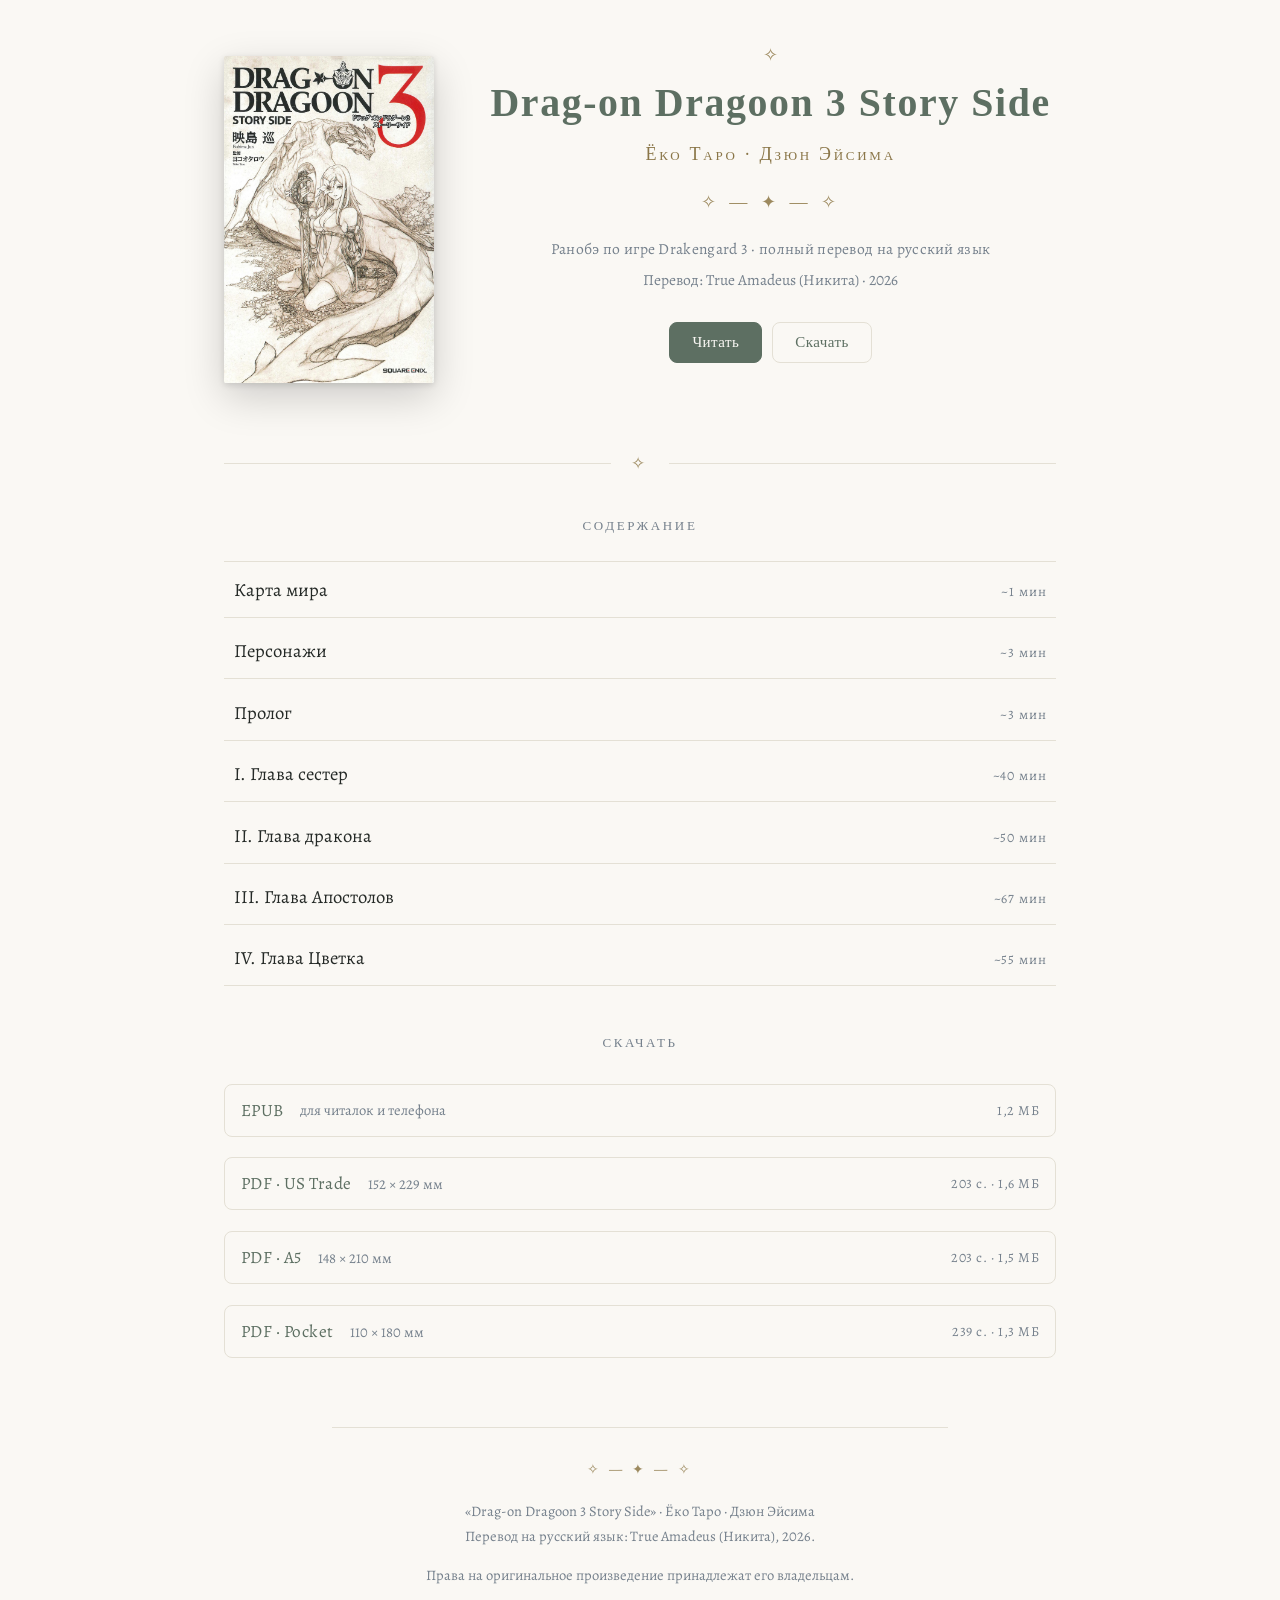
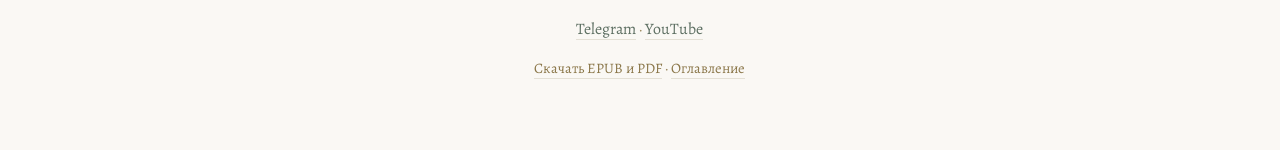
==== index.html @ 1e84d6fe "Add files via upload" ====
<!DOCTYPE html>
<html lang="ru" class="axis-center" data-page="bare">
<head>
<meta charset="utf-8">
<meta name="viewport" content="width=device-width,initial-scale=1,viewport-fit=cover">
<title>Drag-on Dragoon 3 Story Side — читать на русском · перевод True Amadeus</title>
<meta name="description" content="Полный перевод ранобэ «Drag-on Dragoon 3 Story Side» (Drakengard 3) Ёко Таро и Дзюн Эйсимы на русском языке. Читать онлайн бесплатно или скачать в PDF и EPUB.">
<link rel="canonical" href="https://trueamadeus.github.io/">
<meta name="robots" content="index,follow,max-snippet:-1,max-image-preview:large">
<meta property="og:type" content="book">
<meta property="og:site_name" content="trueamadeus">
<meta property="og:locale" content="ru_RU">
<meta property="og:title" content="Drag-on Dragoon 3 Story Side — читать на русском · перевод True Amadeus">
<meta property="og:description" content="Полный перевод ранобэ «Drag-on Dragoon 3 Story Side» (Drakengard 3) Ёко Таро и Дзюн Эйсимы на русском языке. Читать онлайн бесплатно или скачать в PDF и EPUB.">
<meta property="og:url" content="https://trueamadeus.github.io/">
<meta property="og:image" content="https://trueamadeus.github.io/assets/og.jpg">
<meta property="og:image:width" content="1200">
<meta property="og:image:height" content="630">
<meta name="twitter:card" content="summary_large_image">
<meta name="theme-color" content="#faf8f4" media="(prefers-color-scheme: light)">
<meta name="theme-color" content="#15181a" media="(prefers-color-scheme: dark)">
<link rel="icon" href="assets/favicon.svg" type="image/svg+xml">
<link rel="apple-touch-icon" href="assets/icon-180.png">
<link rel="preload" as="font" type="font/woff2" crossorigin
      href="assets/fonts/alegreya-cyrillic-normal.woff2">
<link rel="stylesheet" href="assets/book.css">
<link rel="stylesheet" href="assets/site.css">
<script>(function(){try{var d=document.documentElement,s=localStorage,g=function(k){return s.getItem('ta:'+k)},v;
if((v=g('theme')))d.setAttribute('data-theme',v);
if((v=g('font')))d.setAttribute('data-font',v);
if((v=g('measure')))d.setAttribute('data-measure',v);
if((v=g('just'))==='1')d.setAttribute('data-just','1');
/* Кегль применяется ТОЛЬКО там, где читают. Ползунок живёт в читалке и
   принадлежит тексту книги; на главной и на 404 читать нечего, а раздутая
   обложка с гигантскими кнопками — побочный эффект, а не настройка. */
if(d.getAttribute('data-page')!=='bare'&&(v=g('size')))d.style.setProperty('--fs',v/100);}catch(e){}})();</script>
<script type="application/ld+json">{"@context":"https://schema.org","@type":"Book","name":"Drag-on Dragoon 3 Story Side","alternateName":["Drakengard 3 Story Side","Драг-он Драгун 3","Дракенгард 3 Стори Сайд"],"url":"https://trueamadeus.github.io/","inLanguage":"ru","description":"Полный перевод ранобэ «Drag-on Dragoon 3 Story Side» (Drakengard 3) Ёко Таро и Дзюн Эйсимы на русском языке. Читать онлайн бесплатно или скачать в PDF и EPUB.","author":[{"@type":"Person","name":"Ёко Таро"},{"@type":"Person","name":"Дзюн Эйсима"}],"translator":{"@type":"Person","name":"True Amadeus","url":"https://trueamadeus.github.io/","sameAs":["https://t.me/TrueAmadeus","https://www.youtube.com/@TrueAmadeus"]},"bookFormat":"https://schema.org/EBook","isAccessibleForFree":true,"genre":["Тёмное фэнтези","Ранобэ","По мотивам игр"],"numberOfPages":203,"image":"https://trueamadeus.github.io/assets/cover.jpg","datePublished":"2026-08-26","dateModified":"2026-08-26","hasPart":[{"@type":"Chapter","name":"Карта мира","position":1,"url":"https://trueamadeus.github.io/karta-mira/"},{"@type":"Chapter","name":"Персонажи","position":2,"url":"https://trueamadeus.github.io/personazhi/"},{"@type":"Chapter","name":"Пролог","position":3,"url":"https://trueamadeus.github.io/prolog/"},{"@type":"Chapter","name":"I. Глава сестер","position":4,"url":"https://trueamadeus.github.io/glava-sester/"},{"@type":"Chapter","name":"II. Глава дракона","position":5,"url":"https://trueamadeus.github.io/glava-drakona/"},{"@type":"Chapter","name":"III. Глава Апостолов","position":6,"url":"https://trueamadeus.github.io/glava-apostolov/"},{"@type":"Chapter","name":"IV. Глава Цветка","position":7,"url":"https://trueamadeus.github.io/glava-tsvetka/"}]}</script>
<script type="application/ld+json">{"@context":"https://schema.org","@type":"WebSite","name":"trueamadeus","url":"https://trueamadeus.github.io/","inLanguage":"ru","author":{"@type":"Person","name":"True Amadeus","url":"https://trueamadeus.github.io/","sameAs":["https://t.me/TrueAmadeus","https://www.youtube.com/@TrueAmadeus"]},"about":{"@type":"Book","name":"Drag-on Dragoon 3 Story Side"}}</script>
</head>
<body data-slug="" data-title="Drag-on Dragoon 3 Story Side" class="bare">
<a class="skip" href="#tekst">Перейти к тексту</a>

<main id="tekst">
<div class="hero">
  <figure class="cover">
    <img src="assets/cover.jpg" width="1392" height="2165" loading="eager"
         alt="Обложка книги «Drag-on Dragoon 3 Story Side»">
  </figure>
  <div class="titleblock">
    <h1 class="book-title latin-display">Drag-on Dra&shy;goon 3 Story Side</h1>
    <p class="book-author">Ёко Таро · Дзюн Эйсима</p>
    <p class="alias">Ранобэ по игре Drakengard 3 · полный перевод на русский язык</p>
    <p class="imprint">Перевод: True Amadeus (Никита) · 2026</p>
    <div class="actions">
      <a class="btn primary" href="karta-mira/">Читать</a>
      <a class="btn ghost" href="#skachat">Скачать</a>
    </div>
    <div class="actions" id="resume-hook"></div>
  </div>
</div>

<div class="rule-orn" aria-hidden="true">✧</div>

<section class="section" id="soderzhanie">
  <h2>Содержание</h2>
  <ol class="contents">
<li><a href="karta-mira/"><span class="name">Карта мира</span><span class="meta">~1 мин</span></a></li>
<li><a href="personazhi/"><span class="name">Персонажи</span><span class="meta">~3 мин</span></a></li>
<li><a href="prolog/"><span class="name">Пролог</span><span class="meta">~3 мин</span></a></li>
<li><a href="glava-sester/"><span class="name">I. Глава сестер</span><span class="meta">~40 мин</span></a></li>
<li><a href="glava-drakona/"><span class="name">II. Глава дракона</span><span class="meta">~50 мин</span></a></li>
<li><a href="glava-apostolov/"><span class="name">III. Глава Апостолов</span><span class="meta">~67 мин</span></a></li>
<li><a href="glava-tsvetka/"><span class="name">IV. Глава Цветка</span><span class="meta">~55 мин</span></a></li>
  </ol>
</section>

<section class="section" id="skachat">
  <h2>Скачать</h2>
  <ul class="files">
<li><a href="files/drag-on-dragoon-3-story-side.epub" download="Drag-on Dragoon 3 Story Side.epub"><span class="fmt">EPUB</span><span class="about">для читалок и телефона</span><span class="size">1,2 МБ</span></a></li>
<li><a href="files/drag-on-dragoon-3-story-side-us-trade.pdf" download="Drag-on Dragoon 3 Story Side [US Trade].pdf"><span class="fmt">PDF · US Trade</span><span class="about">152 × 229 мм</span><span class="size">203 с. · 1,6 МБ</span></a></li>
<li><a href="files/drag-on-dragoon-3-story-side-a5.pdf" download="Drag-on Dragoon 3 Story Side [A5].pdf"><span class="fmt">PDF · A5</span><span class="about">148 × 210 мм</span><span class="size">203 с. · 1,5 МБ</span></a></li>
<li><a href="files/drag-on-dragoon-3-story-side-pocket.pdf" download="Drag-on Dragoon 3 Story Side [Pocket].pdf"><span class="fmt">PDF · Pocket</span><span class="about">110 × 180 мм</span><span class="size">239 с. · 1,3 МБ</span></a></li>
  </ul>
</section>
</main>

<footer class="site">
<span class="orn" aria-hidden="true">✧ — ✦ — ✧</span>
<p>«Drag-on Dragoon 3 Story Side» · Ёко Таро · Дзюн Эйсима<br>
Перевод на русский язык: True Amadeus (Никита), 2026.</p>
<p>Права на оригинальное произведение принадлежат его владельцам.</p>
<p class="channels"><a href="https://t.me/TrueAmadeus" rel="me noopener" target="_blank">Telegram</a> <span class="dot" aria-hidden="true">·</span> <a href="https://www.youtube.com/@TrueAmadeus" rel="me noopener" target="_blank">YouTube</a></p>
<p><a href="#skachat">Скачать EPUB и PDF</a> <span class="dot" aria-hidden="true">·</span> <a href="./">Оглавление</a></p>
</footer>
<script src="assets/reader.js" defer></script>
</body>
</html>
---- assets/book.css ----
/* Alegreya (SIL OFL 1.1) — кириллица и латиница.
   Файлы лежат рядом: браузер читателя никуда не ходит. */
/* cyrillic-ext */
@font-face {
  font-family: 'Alegreya';
  font-style: italic;
  font-weight: 400 700;
  font-display: swap;
  src: url(fonts/alegreya-cyrillic-ext-italic.woff2) format('woff2');
  unicode-range: U+0460-052F, U+1C80-1C8A, U+20B4, U+2DE0-2DFF, U+A640-A69F, U+FE2E-FE2F;
}

/* cyrillic */
@font-face {
  font-family: 'Alegreya';
  font-style: italic;
  font-weight: 400 700;
  font-display: swap;
  src: url(fonts/alegreya-cyrillic-italic.woff2) format('woff2');
  unicode-range: U+0301, U+0400-045F, U+0490-0491, U+04B0-04B1, U+2116;
}

/* latin-ext */
@font-face {
  font-family: 'Alegreya';
  font-style: italic;
  font-weight: 400 700;
  font-display: swap;
  src: url(fonts/alegreya-latin-ext-italic.woff2) format('woff2');
  unicode-range: U+0100-02BA, U+02BD-02C5, U+02C7-02CC, U+02CE-02D7, U+02DD-02FF, U+0304, U+0308, U+0329, U+1D00-1DBF, U+1E00-1E9F, U+1EF2-1EFF, U+2020, U+20A0-20AB, U+20AD-20C0, U+2113, U+2C60-2C7F, U+A720-A7FF;
}

/* latin */
@font-face {
  font-family: 'Alegreya';
  font-style: italic;
  font-weight: 400 700;
  font-display: swap;
  src: url(fonts/alegreya-latin-italic.woff2) format('woff2');
  unicode-range: U+0000-00FF, U+0131, U+0152-0153, U+02BB-02BC, U+02C6, U+02DA, U+02DC, U+0304, U+0308, U+0329, U+2000-206F, U+20AC, U+2122, U+2191, U+2193, U+2212, U+2215, U+FEFF, U+FFFD;
}

/* cyrillic-ext */
@font-face {
  font-family: 'Alegreya';
  font-style: normal;
  font-weight: 400 700;
  font-display: swap;
  src: url(fonts/alegreya-cyrillic-ext-normal.woff2) format('woff2');
  unicode-range: U+0460-052F, U+1C80-1C8A, U+20B4, U+2DE0-2DFF, U+A640-A69F, U+FE2E-FE2F;
}

/* cyrillic */
@font-face {
  font-family: 'Alegreya';
  font-style: normal;
  font-weight: 400 700;
  font-display: swap;
  src: url(fonts/alegreya-cyrillic-normal.woff2) format('woff2');
  unicode-range: U+0301, U+0400-045F, U+0490-0491, U+04B0-04B1, U+2116;
}

/* latin-ext */
@font-face {
  font-family: 'Alegreya';
  font-style: normal;
  font-weight: 400 700;
  font-display: swap;
  src: url(fonts/alegreya-latin-ext-normal.woff2) format('woff2');
  unicode-range: U+0100-02BA, U+02BD-02C5, U+02C7-02CC, U+02CE-02D7, U+02DD-02FF, U+0304, U+0308, U+0329, U+1D00-1DBF, U+1E00-1E9F, U+1EF2-1EFF, U+2020, U+20A0-20AB, U+20AD-20C0, U+2113, U+2C60-2C7F, U+A720-A7FF;
}

/* latin */
@font-face {
  font-family: 'Alegreya';
  font-style: normal;
  font-weight: 400 700;
  font-display: swap;
  src: url(fonts/alegreya-latin-normal.woff2) format('woff2');
  unicode-range: U+0000-00FF, U+0131, U+0152-0153, U+02BB-02BC, U+02C6, U+02DA, U+02DC, U+0304, U+0308, U+0329, U+2000-206F, U+20AC, U+2122, U+2191, U+2193, U+2212, U+2215, U+FEFF, U+FFFD;
}


/* Section Layout Text Styles */
.part-title { margin: 0rem 0rem 0rem 0rem; text-indent: 0rem; line-height: 1em; font-size: 1.00rem; font-weight: normal; } 
/* Direct formatting styles */
.ps1 {margin-bottom: 3.00rem; margin-left: 0rem; margin-top: 3.00rem; text-align: center; text-indent: 0rem}
.ps2 {line-height: 1.4em; margin-bottom: 1.00rem; margin-left: 0rem; text-indent: 0rem}
.ps3 {line-height: 1.4em; margin-bottom: 1.00rem; margin-left: 0rem; text-align: center; text-indent: 0rem}

/* PINE-SMOKE THEME v5 BEGIN */
/* ==========================================================================
   ТЕМА «ХВОЯ · ДЫМ · ЛАТУНЬ» v5 — светлый и тёмный режим.
   Палитра живёт в tokens.json; сборщик подставляет цвета вместо переменных,
   в книге переменных не остаётся (совместимость со старыми движками).

   Хвоя #5d6f62 — h1, большие заголовки, титулы, даты, досье.
   Дым #75808c — h2, средние заголовки, служебные голоса.
   Латунь #8a7648 — h3, малые заголовки, голос персонажа, подписи.
   Орнаменты #9d8a5f — звёзды, уголки досье.

   ПОРЯДОК КАСКАДА: сборщик ставит приписку Scrivener (ps-стили) ПЕРЕД
   темой, поэтому тема побеждает естественным весом — !important остался
   только у утилит (.center/.left), механики склейки и защит от разрывов.

   ОРНАМЕНТЫ объявлены дважды: «content: "✧"» и «content: "✧" / ""».
   Новые движки берут второй вариант и НЕ читают звёзды вслух (VoiceOver),
   старые используют первый. Деградация безопасна.

   МЕТКИ СБОРЩИКА (bookforge проставляет классы, CSS не гадает по соседям):
   .opening-line — первый абзац раздела (капитель первой строки, одна на раздел);
   .char-quote-close-first — первая закрывающая реплика (черта + орбита);
   .doc-start — первый элемент файла (нейтрализация двойного разрыва);
   .long-block — блоку выше страницы разрешён мягкий разрыв;
   .keep-together / .pb-before — склейка (только каскадные avoid, монолитов нет);
   .scatter-v1…v6 — дрейф строк «распада» (вместо nth-of-type);
   .latin-display — чисто латинская титульная надпись (латинский стек шрифтов);
   a.fn-ref — якорь сноски.
   ========================================================================== */

/* --------------------------------------------------------------- БАЗА --- */
body {
  -webkit-hyphens: auto;   /* iBooks, Kindle KF8, старые WebKit */
  -epub-hyphens: auto;     /* часть EPUB-ридеров понимает только это */
  -moz-hyphens: auto;
  hyphens: auto;
  /* Порог 6 знаков — для ТЕЛА (движковые переносы): выключке узкой колонки
     нужны богатые точки разрыва. У заголовков порог НАРОЧНО строже (7,
     pyphen в сборщике, настройка min_len): дисплейный набор дробится реже. */
  hyphenate-limit-chars: 6 3 3;
  -webkit-hyphenate-limit-before: 3;   /* Safari/Apple Books не знает шорткат выше */
  -webkit-hyphenate-limit-after: 3;
  hyphenate-limit-lines: 2;            /* не больше двух дефисов подряд: «лесенка» */
  -webkit-hyphenate-limit-lines: 2;    /* из 3+ переносов на узком экране некрасива */
  font-variant-numeric: lining-nums;   /* ровные цифры вместо «прыгающих» */
  -webkit-font-feature-settings: "lnum" 1;
  font-feature-settings: "lnum" 1;
  orphans: 2;              /* мин. 2 строки внизу/вверху страницы — наследуется */
  widows: 2;               /* Apple Books чтит orphans/widows в постраничном режиме */
}
/* ВЫКЛЮЧКА ОСНОВНОГО ТЕКСТА НЕ ЗАДАЁТСЯ — НАМЕРЕННО. Это не пропуск, не
   «чините».
   Молчание отдаёт выбор читателю и его движку: text-align: justify забрал бы
   его у всех (включая движки со слабым переносом, где русская колонка в
   пять-семь слов идёт реками), а text-align: left — у тех, кто выключку
   предлагает или ставит по умолчанию. Медиазапрос тут не помощник: он видит
   ширину экрана, но не кегль читателя, а меру в знаках определяет именно кегль.
   Там, где движок выключит текст сам, он выключит его С ПЕРЕНОСАМИ: hyphens
   объявлен выше в четырёх диалектах, порог настроен, а язык сборщик
   гарантирует в html и в OPF. Это всё, что можно дать, не отнимая выбора.
   В PDF (отдельная программа) выключка стоит — там формат заморожен, мера
   известна и полосы вычитываются. */
p {
  overflow-wrap: break-word;
  word-wrap: break-word;
  orphans: 2;
  widows: 2;
}

/* ЗАГОЛОВКИ И ТИТУЛЫ: перенос ЦЕЛЫМИ СЛОВАМИ предпочтителен (text-wrap:
   balance ниже уводит новые движки от косметических переносов), но слово,
   не помещающееся в строку целиком, ломается по СЛОВАРНОЙ точке сборщика
   (U+00AD — на изломе печатается настоящий дефис), а не рвётся посреди
   слова без дефиса. Кириллица — словарь ru_RU, латиница — en_US.
   Режим manual — движок использует только точки сборщика и ручной &shy;
   автора, своих не изобретает. */
h1, h2, h3, h4, h5, h6, .subtitle, .date-heading, .keyword-head,
.book-title, .book-subtitle, .book-author, .epigraph-final,
.heading-large, .heading-large-pb, .heading-large-left, .heading-large-left-pb,
.heading-large-center, .heading-large-center-pb,
.heading-medium, .heading-medium-pb, .heading-medium-left, .heading-medium-left-pb,
.heading-medium-center, .heading-medium-center-pb,
.heading-small, .heading-small-pb, .heading-small-left, .heading-small-left-pb,
.heading-small-center, .heading-small-center-pb {
  -webkit-hyphens: manual;
  -epub-hyphens: manual;
  -moz-hyphens: manual;
  hyphens: manual;
  overflow-wrap: break-word;
  word-wrap: break-word;
}

/* -------------------------------------------------------- ГАРНИТУРЫ ----- */
/* Шрифты НЕ встраиваются: стек лишь НАЗЫВАЕТ предпочтительные системные
   гарнитуры. Ридер берёт первую установленную; выбор читателя всегда старше;
   Apple Books чтит стек только при флаге ibooks:specified-fonts (его ставит
   сборщик в OPF и display-options.xml). Дисплейный голос — Palatino:
   парадный каллиграфический серифф Цапфа С ПОЛНОЙ КИРИЛЛИЦЕЙ. Didot/Bodoni
   кириллицы не имеют — латинская гарнитура впереди общего стека дала бы
   «вырезки из газет»: цифры и «ёлочки» одним шрифтом, буквы другим.
   Palatino Linotype — то же семейство на Windows; New York — современный
   серифф Apple (кириллица есть); Georgia — якорь, есть везде вплоть до Kobo.
   ТЕЛО книги стека не получает: базовый шрифт — территория читателя. */
h1, h2, h3, h4, h5, h6, .subtitle, .scene-num, .date-heading, .keyword-head,
.notes-title, .book-title, .book-subtitle, .book-author, .epigraph-final,
.heading-large, .heading-large-pb, .heading-large-left, .heading-large-left-pb,
.heading-large-center, .heading-large-center-pb,
.heading-medium, .heading-medium-pb, .heading-medium-left, .heading-medium-left-pb,
.heading-medium-center, .heading-medium-center-pb,
.heading-small, .heading-small-pb, .heading-small-left, .heading-small-left-pb,
.heading-small-center, .heading-small-center-pb {
  font-family: "Palatino", "Palatino Linotype", "New York", Georgia, serif;
}
/* ЧИСТО латинские титульные надписи (метку latin-display ставит сборщик,
   проверив текст: кириллица сюда не попадает по построению) — большой дидон:
   самая парадная гарнитура, которую Apple возит с собой. Hoefler Text —
   орнаментальный запасной; дальше общий кириллический стек. */
.latin-display {
  font-family: "Didot", "Bodoni 72", "Hoefler Text",
               "Palatino", "Palatino Linotype", "New York", Georgia, serif;
}

/* ---------------------------------------- АВТОЗАГОЛОВКИ ИЗ БИНДЕРА ------ */
/* Разрывы страниц дают макеты Scrivener; выравнивание — блок «ОСЬ МАКЕТА»
   в конце файла (класс axis-* на <html>). */
h1 {
  font-size: 2rem;
  font-size: min(2rem, 11vw);  /* ПОТОЛОК КЕГЛЯ для движков с честным
                                  viewport (Readium/Thorium, web-ридеры):
                                  rem растёт с настройкой читателя, vw привязан
                                  к экрану — слово титула помещается в строку.
                                  Apple Books потолок обходит (его слайдер
                                  множит уже вычисленный размер) — там
                                  переполнившееся слово ломается по словарной
                                  точке сборщика с настоящим дефисом (см.
                                  комментарий о переносах выше). Движки без
                                  min() остаются на rem выше. */
  font-weight: bold;
  line-height: 1.2;
  letter-spacing: 0.06em;
  color: #5d6f62;
  margin: 3rem 0 0.5rem 0;
  text-indent: 0;
  -webkit-column-break-after: avoid;
  page-break-after: avoid;   /* единый режим со всеми заголовками: раньше */
  break-after: avoid;        /* avoid был только у h3 и ручных heading-* */
}
h1::after {
  content: "— ✦ —";
  content: "— ✦ —" / "";
  display: block;
  margin-top: 0.45rem;
  font-size: 0.8rem;
  font-weight: normal;
  letter-spacing: 0.2em;
  color: #9d8a5f;
}
h2 {
  font-size: 1.5rem;
  font-size: min(1.5rem, 9.5vw);   /* потолок к экрану (см. h1) */
  font-weight: bold;
  line-height: 1.2;
  color: #75808c;
  margin: 2.4rem 0 0.6rem 0;
  text-indent: 0;
  -webkit-column-break-after: avoid;
  page-break-after: avoid;
  break-after: avoid;
}
h3 {
  font-size: 1.17rem;
  font-weight: bold;
  line-height: 1.2;
  color: #8a7648;
  margin: 2rem 0 0.5rem 0;
  text-indent: 0;
  -webkit-column-break-after: avoid;
  page-break-after: avoid;
  break-after: avoid;
}
h1 + p:not(.keyword), h2 + p:not(.keyword),
h3 + p:not(.keyword), h4 + p:not(.keyword) {
  -webkit-column-break-before: avoid;
  page-break-before: avoid;
  break-before: avoid;
}

/* Подзаголовок титула: длинное название режется по смысловому шву —
   короткая часть в h1, хвост в p.subtitle; звезда h1 станет разделителем. */
.subtitle {
  font-size: 1.15rem;
  line-height: 1.35;
  text-indent: 0;
  letter-spacing: 0.04em;
  color: #75808c;
  margin: 0.6rem 0 1.8rem 0;
  -webkit-hyphens: none;
  -epub-hyphens: none;
  hyphens: none;
  -webkit-column-break-before: avoid;
  page-break-before: avoid;
  break-before: avoid;
}
h1, h2, h3,
.heading-large, .heading-large-pb, .heading-large-left, .heading-large-left-pb,
.heading-large-center, .heading-large-center-pb,
.heading-medium, .heading-medium-pb, .heading-medium-left, .heading-medium-left-pb,
.heading-medium-center, .heading-medium-center-pb,
.heading-small, .heading-small-pb, .heading-small-left, .heading-small-left-pb,
.heading-small-center, .heading-small-center-pb,
.part-title > h1:first-child, .part-title > h2:first-child, .subtitle {
  text-wrap: balance;   /* новые движки; остальные игнорируют */
}

/* --------------------------------- РУЧНЫЕ ЗАГОЛОВКИ (p, не в оглавлении) - */
/* Семейство: без суффикса — в потоке, -pb — с новой страницы. Выравнивание —
   в блоке «ОСЬ МАКЕТА»: -left/-center = явная сторона, без суффикса — по оси
   книги. Иерархия: большой хвоя, средний дым, малый латунь. */
.heading-large, .heading-large-pb, .heading-large-left, .heading-large-left-pb,
.heading-large-center, .heading-large-center-pb {
  font-size: 2rem;
  font-size: min(2rem, 11vw);      /* потолок к экрану (см. h1) */
  font-weight: bold;
  line-height: 1.2;
  letter-spacing: 0.06em;
  color: #5d6f62;
  margin: 3rem 0 0.5rem 0;
  text-indent: 0;
}
.heading-medium, .heading-medium-pb, .heading-medium-left, .heading-medium-left-pb,
.heading-medium-center, .heading-medium-center-pb {
  font-size: 1.5rem;
  font-size: min(1.5rem, 9.5vw);   /* потолок к экрану (см. h1) */
  font-weight: bold;
  line-height: 1.2;
  color: #75808c;
  margin: 2.4rem 0 0.6rem 0;
  text-indent: 0;
}
.heading-small, .heading-small-pb, .heading-small-left, .heading-small-left-pb,
.heading-small-center, .heading-small-center-pb {
  font-size: 1.17rem;
  font-weight: bold;
  line-height: 1.2;
  color: #8a7648;
  margin: 2rem 0 0.5rem 0;
  text-indent: 0;
}
.heading-large-pb, .heading-large-left-pb, .heading-large-center-pb,
.heading-medium-pb, .heading-medium-left-pb, .heading-medium-center-pb,
.heading-small-pb, .heading-small-left-pb, .heading-small-center-pb {
  -webkit-column-break-before: always;
  page-break-before: always;
  break-before: page;
}
.heading-large, .heading-large-pb, .heading-large-left, .heading-large-left-pb,
.heading-large-center, .heading-large-center-pb,
.heading-medium, .heading-medium-pb, .heading-medium-left, .heading-medium-left-pb,
.heading-medium-center, .heading-medium-center-pb,
.heading-small, .heading-small-pb, .heading-small-left, .heading-small-left-pb,
.heading-small-center, .heading-small-center-pb {
  -webkit-column-break-after: avoid;
  page-break-after: avoid;   /* мягкая приклейка; жёсткую даёт склейка сборщика */
  break-after: avoid;
}
.heading-large::after, .heading-large-pb::after,
.heading-large-left::after, .heading-large-left-pb::after,
.heading-large-center::after, .heading-large-center-pb::after {
  content: "— ✦ —";
  content: "— ✦ —" / "";
  display: block;
  margin-top: 0.45rem;
  font-size: 0.8rem;
  font-weight: normal;
  letter-spacing: 0.2em;
  color: #9d8a5f;
}
/* Плотная пара «титул + подзаголовок» */
h1 + h2, h1 + .heading-medium, h1 + .heading-medium-left,
.heading-large + .heading-medium, .heading-large-pb + .heading-medium,
.heading-large-left + .heading-medium-left, .heading-large-left-pb + .heading-medium-left {
  margin-top: 0.4rem;
}

/* Обычный текст с новой страницы. text-align НЕ задаётся: раньше жёсткий
   left выпадал из системы оси (axis-*), которой подчиняются все заголовки, —
   выравнивание наследуется от книги. */
.text-new-page {
  -webkit-column-break-before: always;
  page-break-before: always;
  break-before: page;
  font-size: 1rem;
  line-height: 1.4;
  text-indent: 0;
  margin: 0 0 1rem 0;
}

/* ------------------------------------------------------- ШМУЦТИТУЛ ------ */
/* Scrivener оборачивает в div.part-title всю секцию: контейнер даёт только
   разрыв, титульный лист рисует первый заголовок внутри. */
.part-title {
  -webkit-column-break-before: always;
  page-break-before: always;
  break-before: page;
}
.part-title > h1:first-child,
.part-title > h2:first-child {
  display: block;            /* не flex: он мешает переносу длинных слов */
  padding-top: 8%;           /* страховка для движков без vh (доля ширины) */
  padding-top: 8vh;          /* умеренный отступ; БЕЗ min-height: 66vh — она при
                                крупном кегле раздувала титул выше страницы и
                                порождала пустой лист. «Титул один на странице»
                                обеспечивает разрыв у следующего элемента (ниже). */
  text-align: center;
  font-size: 2.4rem;
  font-size: min(2.4rem, 12vw);    /* потолок к экрану (см. h1): «Гештальт»
                                      на шмуцтитуле не рвётся по буквам */
  letter-spacing: 0.08em;
  color: #5d6f62;
  margin: 0;
}
.part-title > h1:first-child::before,
.part-title > h2:first-child::before {
  content: "✧";
  content: "✧" / "";
  display: block;
  margin-bottom: 0.9rem;
  font-size: 0.95rem;
  font-weight: normal;
  letter-spacing: 0;
  color: #9d8a5f;
}
.part-title > h1:first-child::after,
.part-title > h2:first-child::after {
  content: "✧ — ✦ — ✧";
  content: "✧ — ✦ — ✧" / "";
  display: block;
  margin-top: 1.2rem;
  font-size: 1.05rem;
  font-weight: normal;
  letter-spacing: 0.25em;
  color: #9d8a5f;
}
.part-title > h1:first-child + *,
.part-title > h2:first-child + * {
  -webkit-column-break-before: always;
  page-break-before: always;
  break-before: page;
}

/* -------------------------------------------------- ТИТУЛЬНЫЙ ЛИСТ ------ */
.book-title {
  -webkit-column-break-before: always;
  page-break-before: always;
  break-before: page;
  padding-top: 8%;
  padding-top: 8vh;          /* умеренно: страница титула не должна раздуться выше листа */
  font-size: 2.8rem;
  font-size: min(2.8rem, 13vw);    /* потолок к экрану (см. h1): «Grimoire»
                                      не рвётся посреди слова */
  font-weight: bold;
  line-height: 1.15;
  text-align: center;
  letter-spacing: 0.08em;
  color: #5d6f62;
  text-indent: 0;
  margin: 0;
}
.book-title::before {
  content: "✧";
  content: "✧" / "";
  display: block;
  margin-bottom: 1.1rem;
  font-size: 1rem;
  font-weight: normal;
  letter-spacing: 0;
  color: #9d8a5f;
}
.book-subtitle {
  font-size: 1.25rem;
  font-weight: normal;
  text-align: center;
  letter-spacing: 0.12em;
  color: #75808c;
  text-indent: 0;
  margin: 1rem 0 0 0;
}
.book-author {
  font-size: 1.1rem;
  font-variant: small-caps;
  text-align: center;
  letter-spacing: 0.15em;
  color: #8a7648;
  text-indent: 0;
  margin: 2.2rem 0 0 0;
}
.book-author::after {
  content: "✧ — ✦ — ✧";
  content: "✧ — ✦ — ✧" / "";
  display: block;
  margin-top: 2rem;
  font-size: 1rem;
  font-variant: normal;
  letter-spacing: 0.25em;
  color: #9d8a5f;
}
.imprint {
  font-size: 0.85rem;
  text-align: center;
  color: #75808c;
  line-height: 1.5;
  text-indent: 0;
  margin: 3rem 0 0 0;
}

/* --------------------------------------------- ЗАВЕРШАЮЩИЙ ЭПИГРАФ ------ */
.epigraph-final {
  -webkit-hyphens: none;     /* финальный эпиграф — тот же дисплейный голос */
  -epub-hyphens: none;
  -moz-hyphens: none;
  hyphens: none;
  text-wrap: balance;
  -webkit-column-break-before: always;
  page-break-before: always;
  break-before: page;
  padding-top: 8%;
  padding-top: 10vh;         /* без min-height: 62vh — при крупном кегле давала пустой лист */
  font-style: italic;
  font-size: 1.25rem;
  line-height: 1.7;
  text-align: center;
  text-indent: 0;
  margin: 0 8%;
  color: #8a7648;
}
.epigraph-final::before {
  content: "✧";
  content: "✧" / "";
  display: block;
  margin-bottom: 1.4rem;
  font-size: 1rem;
  font-style: normal;
  letter-spacing: 0;
  color: #9d8a5f;
}
.epigraph-final::after {
  content: "✧ — ✦ — ✧";
  content: "✧ — ✦ — ✧" / "";
  display: block;
  margin-top: 1.6rem;
  font-size: 1rem;
  font-style: normal;
  letter-spacing: 0.25em;
  color: #9d8a5f;
}
.epigraph-final + .epigraph-final {
  -webkit-column-break-before: avoid;
  page-break-before: avoid;
  break-before: avoid;
  padding-top: 0;
  min-height: 0;
}
.epigraph-final + .epigraph-final::before,
.epigraph-final + .epigraph-final::after {
  content: none;
}

/* --------------------------------------------------------- ЭПИГРАФ ------ */
/* Зазор «эпиграф → источник» (0.4rem) задан НИЖНИМ полем эпиграфа, а не
   отрицательным верхним у источника: минус-отступ на границе страницы/колонки
   обрезал первую строку источника (движки, игнорирующие break-before: avoid,
   рвут пару — источник начинал лист с полем выше рабочего поля). Выходной
   зазор блока (1.6rem) несёт источник. */
.epigraph {
  font-style: italic;
  text-align: left;
  margin: 0.4rem 12% 0.4rem 0;
  text-indent: 0;
  line-height: 1.5;
  color: #75808c;            /* дым — авторский голос */
  -webkit-hyphens: none;     /* ДИСПЛЕЙНЫЙ ГОЛОС НЕ ПЕРЕНОСИТСЯ: эпиграф и */
  -epub-hyphens: none;       /* реплика — витрина, а не текст в колонку. Тот же */
  -moz-hyphens: none;        /* довод, что у стихов и заголовков; здесь он был */
  hyphens: none;             /* упущен, и «един-ственное» рвалось на телефоне */
  text-wrap: balance;        /* ровный блок вместо «ёлочки» (новые движки) */
}
.epigraph-source {
  font-style: normal;
  font-size: 0.9rem;         /* единая градация мелкого текста (0.9), не 0.92 */
  text-align: left;
  letter-spacing: 0.08em;
  color: #75808c;
  text-indent: 0;
  margin: 0 12% 1.6rem 0;
  -webkit-hyphens: none;
  -epub-hyphens: none;
  -moz-hyphens: none;
  hyphens: none;
}

/* ------------------------------------------------- ГОЛОС ПЕРСОНАЖА ------ */
/* Кегли НАМЕРЕННО асимметричны: открывающая реплика (1.15rem) — витринная,
   эпиграфоподобный вход с чертой и звездой; закрывающая (1.1rem) — подпись,
   на полтона тише. Это иерархия, а не рассинхрон. */
.char-quote-open, .char-quote-close {
  font-style: italic;
  text-align: left;
  margin-left: 0;
  margin-right: 12%;
  text-indent: 0;
  line-height: 1.5;
  color: #8a7648;
  -webkit-column-break-inside: avoid;
  page-break-inside: avoid;
  break-inside: avoid;
  -webkit-hyphens: none;     /* ДИСПЛЕЙНЫЙ ГОЛОС НЕ ПЕРЕНОСИТСЯ: эпиграф и */
  -epub-hyphens: none;       /* реплика — витрина, а не текст в колонку. Тот же */
  -moz-hyphens: none;        /* довод, что у стихов и заголовков; здесь он был */
  hyphens: none;             /* упущен, и «един-ственное» рвалось на телефоне */
  text-wrap: balance;        /* ровный блок вместо «ёлочки» (новые движки) */
}
.char-quote-open {
  font-size: 1.15rem;
  margin-top: 0.6rem;
  margin-bottom: 1.6rem;
  padding-bottom: 0.9rem;
  border-bottom: 1px solid #b3a17c;
}
.char-quote-open::after {
  content: "✧";
  content: "✧" / "";
  display: block;
  margin-top: 0.5rem;
  font-size: 0.9rem;
  font-style: normal;
  color: #9d8a5f;
}
.char-quote-close {
  font-size: 1.1rem;
  margin-top: 0.3rem;
  margin-bottom: 0.3rem;
}
/* Метка сборщика вместо селекторов соседства: черта и орбита только
   над ПЕРВОЙ закрывающей репликой серии. */
.char-quote-close-first {
  margin-top: 1.6rem;
  padding-top: 1.3rem;
  border-top: 1px solid #b3a17c;
}
.char-quote-close-first::before {
  content: "· ✧ ·";
  content: "· ✧ ·" / "";
  display: block;
  margin-bottom: 0.8rem;
  font-size: 1rem;
  font-style: normal;
  letter-spacing: 0.2em;
  color: #9d8a5f;
}
.char-quote-open.center, .char-quote-close.center {
  margin-left: 10%;
  margin-right: 10%;
}

/* --------------------------------- КАПИТЕЛЬ ПЕРВОЙ СТРОКИ И БУКВИЦА ----- */
/* Метку .opening-line ставит сборщик: сто строк комбинаторики соседних
   селекторов v4 сжались в одно правило. Отключение точечно: .no-caps.
   Селекторам v4 была не по силам не только краткость: у соседства нет
   памяти, и в справочных разделах (карточки локаций, персонажей), где
   реплика и эпиграф идут при КАЖДОЙ карточке, капитель доставалась всем.
   Сборщик считает «первого в разделе» и ставит метку один раз. */
.opening-line::first-line,
p.drop-cap::first-line {
  font-variant: small-caps;
  letter-spacing: 0.05em;
}
.no-caps::first-line {
  font-variant: normal;
}
.drop-cap::first-letter {
  float: left;
  font-size: 3.1em;
  line-height: 0.85;
  padding: 0.03em 0.09em 0 0;
  font-weight: bold;
  color: #5d6f62;
}
span.drop-cap {
  float: left;
  font-size: 3.1em;
  line-height: 0.85;
  padding: 0.03em 0.09em 0 0;
  font-weight: bold;
  font-style: normal;
  color: #5d6f62;
}
p.drop-cap {
  min-height: 2.8em;
}
p.drop-cap + p {
  clear: both;
}

/* Номер сцены: по центру, дымом; капитель проходит сквозь него. */
.scene-num {
  text-align: center;
  font-weight: bold;
  color: #75808c;
  letter-spacing: 0.15em;
  text-indent: 0;
  margin: 1.6rem 0 1.2rem 0;
  -webkit-column-break-after: avoid;
  page-break-after: avoid;
  break-after: avoid;
}

/* ------------------------------------------------------- ДОКУМЕНТЫ ------ */
.letter {
  margin: 0.4rem 0 0.4rem 2em;
  line-height: 1.45;
  text-indent: 0;
  text-align: left;
}
.letter-sign {
  margin: 0.4rem 0 1.5rem 2em;
  line-height: 1.45;
  text-indent: 0;
  text-align: left;
  font-style: italic;
  color: #8a7648;
  -webkit-column-break-before: avoid;
  page-break-before: avoid;
  break-before: avoid;
}
.scene-break {
  margin: 1.2rem 0;
  text-align: center;
  text-indent: 0;
  color: #9d8a5f;
  letter-spacing: 0.2em;
  -webkit-column-break-before: avoid;
  page-break-before: avoid;
  break-before: avoid;
}
.block-quote-plain {
  margin: 2rem 10%;          /* 15% + 15% на телефоне при крупном кегле давали
                                строку в 5–6 слов — реки в выключке */
  line-height: 1.45;
  text-indent: 0;
  text-align: left;
  -webkit-hyphens: none;     /* в plain-цитатах живут СТИХИ: строка стиха — */
  -epub-hyphens: none;       /* единица смысла, переносов в ней не бывает; */
  -moz-hyphens: none;        /* блок выключен влево, рек без переносов нет */
  hyphens: none;
  -webkit-column-break-inside: avoid;
  page-break-inside: avoid;   /* гигантам сборщик ставит long-block */
  break-inside: avoid;
}
.block-quote, blockquote {
  margin: 2rem 10%;
  line-height: 1.45;
  text-indent: 0;
  text-align: left;
  border-left: 2px solid #9aa3ad;
  padding-left: 1em;
  -webkit-column-break-inside: avoid;
  page-break-inside: avoid;
  break-inside: avoid;
}
blockquote p {
  margin: 0;
  border-left: none;
  padding-left: 0;
}
/* Врезка-досье — ЕДИНАЯ рамка: вертикальный зазор между заголовком и телом
   (и между абзацами тела) создаётся ПАДДИНГАМИ при нулевых полях на стыке,
   поэтому левые бордюры соседних элементов смыкаются в одну непрерывную
   черту. Раньше зазор давали поля — черта рвалась белым просветом на каждом
   стыке, и досье распадалось на куски. */
.keyword {
  margin: 1.2rem 12%;
  font-size: 0.9rem;         /* единая градация мелкого текста */
  line-height: 1.45;
  text-indent: 0;
  border-left: 3px solid #5d6f62;
  padding-left: 1em;
}
.keyword-head {
  margin: 1.2rem 12% 0 12%;
  padding-bottom: 0.3em;
  font-size: 0.95rem;        /* на полтона выше тела досье: ключевое слово ведёт */
  font-weight: bold;
  line-height: 1.45;
  text-indent: 0;
  color: #5d6f62;
  border-left: 3px solid #5d6f62;
  padding-left: 1em;
}
/* Уголки-скобки прижаты к слову неразрывным пробелом (\00A0): закрывающий «⌟»
   больше не «отваливается» на следующую строку от последнего слова заголовка. */
.keyword-head::before {
  content: "⌜\00A0";
  content: "⌜\00A0" / "";
  font-weight: normal;
  color: #9d8a5f;
}
.keyword-head::after {
  content: "\00A0⌟";
  content: "\00A0⌟" / "";
  font-weight: normal;
  color: #9d8a5f;
}
.keyword-head + .keyword,
.keyword + .keyword {
  margin-top: 0;
  padding-top: 0.3em;
}
.schema {
  font-family: monospace;
  font-size: 0.9rem;
  line-height: 1.5;
  margin: 1.2rem 5%;
  padding: 0.8em 1em;
  border: 3px double #b3a17c;
  text-indent: 0;
  -webkit-column-break-inside: avoid;
  page-break-inside: avoid;
  break-inside: avoid;
}
.date-heading {
  font-weight: bold;
  font-size: 1.05rem;
  text-align: left;
  text-indent: 0;
  color: #5d6f62;
  margin: 1.2rem 0 0.3rem 0;
  border-bottom: 1px solid #b3a17c;
  padding-bottom: 0.2em;
  -webkit-column-break-after: avoid;
  page-break-after: avoid;
  break-after: avoid;
}

/* «Распад»: буква на строку, дрейф ставит СБОРЩИК классами scatter-v1…v6.
   Прежний :nth-of-type(6n+…) считал ВСЕ <p>-соседи: обёртки склейки меняли
   перепись, и рисунок дрейфа перемешивался от несвязанных решений склейки.
   Без классов (чужой файл) — ровный столбик, деградация безопасна. */
.scatter {
  text-indent: 0;
  text-align: left;
  margin: 0.55rem 0;
  line-height: 1.1;
  letter-spacing: 0.05em;
}
.scatter-v1 { margin-left: 22%; }
.scatter-v2 { margin-left: 41%; font-size: 1.1em; }
.scatter-v3 { margin-left: 33%; }
.scatter-v4 { margin-left: 55%; font-size: 0.95em; }
.scatter-v5 { margin-left: 47%; }
.scatter-v6 { margin-left: 28%; font-size: 1.05em; }

/* ----------------------------------------------------- ИЛЛЮСТРАЦИИ ------ */
/* Без break-inside: avoid: единственный ограничитель высоты картинки — vh,
   а движки без vh (старые KF8/RMSDK, часть e-ink) отбрасывают его — фигура
   становилась неразрывным блоком выше страницы (пустой лист + обрез).
   Картинка атомарна сама по себе (replaced element не режется), подпись
   держит собственный break-before: avoid. */
.figure {
  text-align: center;
  text-indent: 0;
  margin: 1.6rem 0;
}
.figure img {
  max-width: 100%;
  max-height: 85vh;   /* где vh есть — картинка не выше страницы */
}
.figure-caption {
  font-size: 0.9rem;         /* единая градация мелкого текста (0.9), не 0.88 */
  line-height: 1.45;
  text-align: center;
  color: #75808c;
  text-indent: 0;
  margin: 0.5rem 8% 1.6rem 8%;
  -webkit-column-break-before: avoid;
  page-break-before: avoid;
  break-before: avoid;
}

hr {
  border: none;
  border-top: 1px solid #b3a17c;
  width: 32%;
  margin: 1.6rem auto;
  -webkit-column-break-before: avoid;
  page-break-before: avoid;
  break-before: avoid;
}

/* ---------------------------------------------------------- СПИСКИ ------ */
/* Inline-мусор Scrivener (margin-left:0 в теге) сборщик удаляет,
   поэтому обходимся без !important. */
ul, ol {
  margin: 0.8rem 0;
  padding-left: 2em;
  list-style-position: outside;
}
li {
  margin: 0.3rem 0;
  text-indent: 0;
}
li::marker {
  color: #9d8a5f;
}
/* Список, продолжающий сноску, стоит СОСЕДОМ за абзацем .footnotes (см. блок
   СНОСКИ): маркеры lower-alpha — это ЛАТИНСКИЕ a/b/c (русских буквенных
   маркеров в CSS нет; нужны «а) б) в)» — используйте псевдосписки list-item). */

/* Псевдосписки: висячий отступ, маркер в колонке li-num. */
.list-item {
  margin: 0.2rem 0;
  padding-left: 1.3em;
  text-indent: -1.3em;
  line-height: 1.45;
  text-align: left;
}
.li-num {
  display: inline-block;
  min-width: 1.3em;
  text-indent: 0;
}
/* Комбинации с документами: в v4 висячий отступ молча гасился нулевым
   text-indent документа — здесь механика повторена целиком. */
.letter.list-item {
  margin: 0.2rem 0 0.2rem 2em;
  padding-left: 1.3em;
  text-indent: -1.3em;
}
.keyword.list-item {
  margin: 0.2rem 12%;
  padding-left: 1.3em;
  text-indent: -1.3em;
}

/* ----------------------------------------------------------- СНОСКИ ----- */
/* Примечание — обычный АБЗАЦ с висячим отступом: колонку номера даёт
   inline-block a.fn-ref фиксированной ширины (2.1em + 0.5em отбивки = 2.6em,
   ровно глубина висячего отступа) — та же механика, что li-num у псевдосписков.
   Блок, в отличие от строки таблицы, переносится по страницам ЛЮБЫМ движком:
   строку <tr> выше остатка листа все движки уносят целиком (дыра внизу), а
   выше целого листа — обрезают. Здесь длинное примечание просто течёт. */
.footnotes {
  margin: 0.6rem 0;
  font-size: 0.9rem;
  line-height: 1.45;
  text-align: left;
  padding-left: 2.6em;
  text-indent: -2.6em;       /* висячий отступ: номер слева, текст одной колонкой */
  overflow-wrap: break-word;
  word-wrap: break-word;
}
.footnotes a.fn-ref {
  display: inline-block;
  min-width: 2.1em;
  padding-right: 0.5em;
  text-indent: 0;
  text-align: right;         /* точки номеров в одну вертикаль */
  font-size: 1em;
  line-height: inherit;
  vertical-align: baseline;
  margin-left: 0;
  font-weight: bold;
  color: #75808c;
  text-decoration: none;
}
/* Список-продолжение примечания (a/b/c) — сосед за абзацем, в колонке текста.
   Кегль ТОТ ЖЕ, что у текста примечания (0.9rem), НЕ мельче: третьей градации
   мелкого текста не создаём (иерархию дают отступ и маркер), а 0.8rem на
   e-ink и при малом пользовательском кегле уходит под порог читаемости.
   Явный кегль обязателен: список — сосед, а не потомок .footnotes, и без
   него наследовал 1rem от body (крупнее собственного примечания), а его
   em-отступ 2.6em не совпадал с колонкой текста примечания. */
.footnotes + ol, .footnotes + ul {
  margin: 0.4rem 0 0.6rem 2.6em;
  padding-left: 1.6em;
  font-size: 0.9rem;
  line-height: 1.45;
}
.footnotes + ol { list-style-type: lower-alpha; }
.notes-title {
  font-size: 1.5rem;
  font-weight: bold;
  color: #5d6f62;
  letter-spacing: 0.06em;
  text-indent: 0;
  margin: 1rem 0 1.4rem 0;
  -webkit-column-break-after: avoid;
  page-break-after: avoid;
  break-after: avoid;
}
sup {
  font-size: 0.7em;
  line-height: 0;
  vertical-align: super;
  margin-left: 0.15em;
}
/* Якорь сноски — класс fn-ref ставит сборщик; CSS не гадает по href,
   и ссылки оглавления на файл сносок больше не превращаются в индексы. */
a.fn-ref {
  text-decoration: none;
  font-weight: bold;
  color: #75808c;
  font-size: 0.7em;
  line-height: 0;
  vertical-align: super;
  margin-left: 0.15em;
}
sup a, sup a.fn-ref {
  text-decoration: none;
  font-weight: bold;
  color: #75808c;
  font-size: 1em;
  vertical-align: baseline;
  margin-left: 0;
}
nav a {
  font-size: 1em;
  vertical-align: baseline;
  text-decoration: none;
}

/* ------------------------------------------------------ РУЧНОЙ BOLD ----- */
/* Приглушённый графит в тексте; «цветные голоса» сохраняют свой цвет. */
p strong, p b, li strong, li b {
  color: #364239;
}
.epigraph strong, .epigraph b, .epigraph-source strong, .epigraph-source b,
.epigraph-final strong, .epigraph-final b,
.char-quote-open strong, .char-quote-open b,
.char-quote-close strong, .char-quote-close b,
.letter-sign strong, .letter-sign b,
.book-title strong, .book-subtitle strong, .book-author strong, .imprint strong,
.scene-num strong, .scene-break strong, .date-heading strong,
.keyword-head strong, .subtitle strong, .figure-caption strong {
  color: inherit;
}

/* ------------------------------------------------- МЕХАНИКА СКЛЕЙКИ ----- */
/* Обёртки ставит bookforge. Связку заголовок→тело держит ТОЛЬКО цепочка
   разрывов: и break-after на заголовке, и break-before на теле. Дублирование
   намеренно — ридеры чтут разные из этих свойств (многие игнорируют
   break-after, но чтут break-before).
   ТРИ ДИАЛЕКТА у каждого разрыва, и ПОРЯДОК ИХ ОБЪЯВЛЕНИЯ ЗНАЧИМ:
   -webkit-column-break-* → page-break-* → break-*, от самого узкого к самому
   стандартному. Наоборот нельзя: в Apple Books колоночное свойство, стоящее
   ПОСЛЕ page-break-*, перекрывает его, но само не применяется — «это страница,
   а не колонка», — и запрет разрыва пропадает совсем (Standard Ebooks, tools
   issue #101). Ставя диалекты в этом порядке, движок, понимающий несколько,
   всегда берёт последним самый стандартный. Последний — не украшение: постраничный
   режим Apple Books построен на колоночной вёрстке WebKit и слушает именно его
   там, где игнорирует остальные два. Добавлять их надо ВСЕ И СРАЗУ: если новый
   диалект оживит .pb-before, но не гаситель .doc-start, вернутся пустые листы. Это прогрессивное усиление: движок,
   который игнорирует оба (постраничный WebKit Apple Books), деградирует
   естественно — без монолитов ничего выше страницы неразрывным не становится,
   пустых листов и произвольных резов при крупном кегле нет. Жёстких монолитов
   (keep-hard) больше НЕТ: «короткая» группа в знаках не короткая в строках —
   при крупном кегле или в колонке break-inside: avoid давал пустой лист. */
.keep-together > *:not(:last-child) {
  -webkit-column-break-after: avoid !important;
  page-break-after: avoid !important;
  break-after: avoid !important;
}
.keep-together > * + * {
  -webkit-column-break-before: avoid !important;
  page-break-before: avoid !important;
  break-before: avoid !important;
}
/* Шапка карточки «имя + реплика/эпиграф» — ЕДИНСТВЕННОЕ место с
   break-inside: avoid. Причина: постраничный WebKit (Apple Books) чтит только
   его; before/after: avoid он игнорирует — проверено и цепочкой в обёртке, и
   перестановкой диалектов. Связке ЦЕЛИКОМ (keep-together) это свойство не
   даётся никогда: группа с телом выше страницы — это keep-hard из v4 и пустые
   листы.

   А ШОВ «ШАПКА → ОПИСАНИЕ» НИЖЕ НАМЕРЕННО ОСВОБОЖДЁН, и это не небрежность.
   Первая попытка запрещала разом и разрыв внутри шапки, и разрыв после неё:
   у движка не оставалось ни одной легальной точки — он сдвигал связку, снова
   упирался в запрет и сдвигал ещё раз, оставляя ПУСТОЙ ЛИСТ. Одна свободная
   точка сразу за шапкой этого не допускает: описание просто уезжает на
   следующую страницу, что типографски нормально. Не «чините» эти два правила,
   не воспроизведя пустые листы. */
.keep-head {
  -webkit-column-break-inside: avoid;
  page-break-inside: avoid;
  break-inside: avoid;
}
.keep-together > .keep-head {
  -webkit-column-break-after: auto !important;
  page-break-after: auto !important;
  break-after: auto !important;
}
.keep-together > .keep-head + * {
  -webkit-column-break-before: auto !important;
  page-break-before: auto !important;
  break-before: auto !important;
}
.long-block {
  -webkit-column-break-inside: auto !important;
  page-break-inside: auto !important;
  break-inside: auto !important;
}
.pb-before {
  -webkit-column-break-before: always !important;
  page-break-before: always !important;
  break-before: page !important;
}
/* Защита от пустых страниц: граница файла EPUB сама начинает страницу. Если у
   первого элемента файла ещё и page-break-before, Apple Books вставляет ПУСТОЙ
   лист (двойной разрыв). Явное «avoid» (а не «auto») он гасит надёжнее «always».
   Метку doc-start сборщик ставит первому элементу файла И первому элементу
   внутри первой обёртки/секции. Селектор с html — НАМЕРЕННО: специфичность
   (0,1,1) бьёт .pb-before (0,1,0) при равном !important независимо от порядка
   правил в файле (раньше исход решал только порядок объявлений). */
html .doc-start {
  -webkit-column-break-before: avoid !important;
  page-break-before: avoid !important;
  break-before: avoid !important;
}
/* Зеркало doc-start. Нижний отступ последнего элемента файла способен
   перелиться за границу последней страницы — ридер добавит лист, на котором
   нет ничего, кроме этого отступа, и выглядит он как пустая страница перед
   следующим разделом. Гасится только margin (padding у реплики держит её
   черту, его трогать нельзя). */
html .doc-end {
  margin-bottom: 0 !important;
}
body > *:first-child {
  -webkit-column-break-before: avoid !important;
  page-break-before: avoid !important;
  break-before: avoid !important;
}
.keep-together > .book-title {
  -webkit-column-break-before: avoid;
  page-break-before: avoid;
  break-before: avoid;
}

/* ---------------------------------------------------------- ПРОЧЕЕ ------ */
.true-small-caps { font-variant: small-caps; }
span.spacedtext { letter-spacing: 0.15em; }

/* ------------------------------------------------------ ТЁМНАЯ ТЕМА ----- */
/* Ридеры без prefers-color-scheme используют базу. Блок ПОЛНЫЙ:
   в v4 хвост (орнаменты, линии, ось) был потерян при копировании. */
/* ТЁМНАЯ ТЕМА — переключаемая.
   Блок из темы книги продублирован дважды и НЕ переписан по существу:
   цвета те же, меняются только селекторы. Первая копия слушает систему,
   но умолкает при выбранной вручную светлой; вторая срабатывает от
   переключателя. Правится это ТОЛЬКО в build.py — руками не трогать. */
@media (prefers-color-scheme: dark) {
html:not([data-theme="light"]):not([data-theme="sepia"]) h1,
html:not([data-theme="light"]):not([data-theme="sepia"]) .heading-large,
html:not([data-theme="light"]):not([data-theme="sepia"]) .heading-large-pb,
html:not([data-theme="light"]):not([data-theme="sepia"]) .heading-large-left,
html:not([data-theme="light"]):not([data-theme="sepia"]) .heading-large-left-pb,
html:not([data-theme="light"]):not([data-theme="sepia"]) .heading-large-center,
html:not([data-theme="light"]):not([data-theme="sepia"]) .heading-large-center-pb,
html:not([data-theme="light"]):not([data-theme="sepia"]) .part-title > h1:first-child,
html:not([data-theme="light"]):not([data-theme="sepia"]) .part-title > h2:first-child,
html:not([data-theme="light"]):not([data-theme="sepia"]) .book-title,
html:not([data-theme="light"]):not([data-theme="sepia"]) .notes-title,
html:not([data-theme="light"]):not([data-theme="sepia"]) .date-heading,
html:not([data-theme="light"]):not([data-theme="sepia"]) .keyword-head {
    color: #8e9a91;
  }
html:not([data-theme="light"]):not([data-theme="sepia"]) h2,
html:not([data-theme="light"]):not([data-theme="sepia"]) .heading-medium,
html:not([data-theme="light"]):not([data-theme="sepia"]) .heading-medium-pb,
html:not([data-theme="light"]):not([data-theme="sepia"]) .heading-medium-left,
html:not([data-theme="light"]):not([data-theme="sepia"]) .heading-medium-left-pb,
html:not([data-theme="light"]):not([data-theme="sepia"]) .heading-medium-center,
html:not([data-theme="light"]):not([data-theme="sepia"]) .heading-medium-center-pb,
html:not([data-theme="light"]):not([data-theme="sepia"]) .subtitle,
html:not([data-theme="light"]):not([data-theme="sepia"]) .epigraph,
html:not([data-theme="light"]):not([data-theme="sepia"]) .epigraph-source,
html:not([data-theme="light"]):not([data-theme="sepia"]) .scene-num,
html:not([data-theme="light"]):not([data-theme="sepia"]) .book-subtitle,
html:not([data-theme="light"]):not([data-theme="sepia"]) .imprint,
html:not([data-theme="light"]):not([data-theme="sepia"]) .figure-caption {
    color: #9ea6af;
  }
html:not([data-theme="light"]):not([data-theme="sepia"]) h3,
html:not([data-theme="light"]):not([data-theme="sepia"]) .heading-small,
html:not([data-theme="light"]):not([data-theme="sepia"]) .heading-small-pb,
html:not([data-theme="light"]):not([data-theme="sepia"]) .heading-small-left,
html:not([data-theme="light"]):not([data-theme="sepia"]) .heading-small-left-pb,
html:not([data-theme="light"]):not([data-theme="sepia"]) .heading-small-center,
html:not([data-theme="light"]):not([data-theme="sepia"]) .heading-small-center-pb,
html:not([data-theme="light"]):not([data-theme="sepia"]) .char-quote-open,
html:not([data-theme="light"]):not([data-theme="sepia"]) .char-quote-close,
html:not([data-theme="light"]):not([data-theme="sepia"]) .letter-sign,
html:not([data-theme="light"]):not([data-theme="sepia"]) .book-author,
html:not([data-theme="light"]):not([data-theme="sepia"]) .epigraph-final {
    color: #ada081;
  }
html:not([data-theme="light"]):not([data-theme="sepia"]) h1::after,
html:not([data-theme="light"]):not([data-theme="sepia"]) .heading-large::after,
html:not([data-theme="light"]):not([data-theme="sepia"]) .heading-large-pb::after,
html:not([data-theme="light"]):not([data-theme="sepia"]) .heading-large-left::after,
html:not([data-theme="light"]):not([data-theme="sepia"]) .heading-large-left-pb::after,
html:not([data-theme="light"]):not([data-theme="sepia"]) .heading-large-center::after,
html:not([data-theme="light"]):not([data-theme="sepia"]) .heading-large-center-pb::after,
html:not([data-theme="light"]):not([data-theme="sepia"]) .part-title > h1:first-child::before,
html:not([data-theme="light"]):not([data-theme="sepia"]) .part-title > h2:first-child::before,
html:not([data-theme="light"]):not([data-theme="sepia"]) .part-title > h1:first-child::after,
html:not([data-theme="light"]):not([data-theme="sepia"]) .part-title > h2:first-child::after,
html:not([data-theme="light"]):not([data-theme="sepia"]) .book-title::before,
html:not([data-theme="light"]):not([data-theme="sepia"]) .book-author::after,
html:not([data-theme="light"]):not([data-theme="sepia"]) .epigraph-final::before,
html:not([data-theme="light"]):not([data-theme="sepia"]) .epigraph-final::after,
html:not([data-theme="light"]):not([data-theme="sepia"]) .char-quote-open::after,
html:not([data-theme="light"]):not([data-theme="sepia"]) .char-quote-close-first::before,
html:not([data-theme="light"]):not([data-theme="sepia"]) .keyword-head::before,
html:not([data-theme="light"]):not([data-theme="sepia"]) .keyword-head::after,
html:not([data-theme="light"]):not([data-theme="sepia"]) .scene-break,
html:not([data-theme="light"]):not([data-theme="sepia"]) li::marker {
    color: #b7a87f;
  }
html:not([data-theme="light"]):not([data-theme="sepia"]) .char-quote-open { border-bottom-color: #cbc1a8; }
html:not([data-theme="light"]):not([data-theme="sepia"]) .char-quote-close-first { border-top-color: #cbc1a8; }
html:not([data-theme="light"]):not([data-theme="sepia"]) .date-heading { border-bottom-color: #cbc1a8; }
html:not([data-theme="light"]):not([data-theme="sepia"]) .schema { border-color: #cbc1a8; }
html:not([data-theme="light"]):not([data-theme="sepia"]) hr { border-top-color: #cbc1a8; }
html:not([data-theme="light"]):not([data-theme="sepia"]) .block-quote,
html:not([data-theme="light"]):not([data-theme="sepia"]) blockquote { border-left-color: #b4bbc2; }
html:not([data-theme="light"]):not([data-theme="sepia"]) .keyword,
html:not([data-theme="light"]):not([data-theme="sepia"]) .keyword-head { border-left-color: #8e9a91; }
html:not([data-theme="light"]):not([data-theme="sepia"]) .drop-cap::first-letter,
html:not([data-theme="light"]):not([data-theme="sepia"]) span.drop-cap { color: #8e9a91; }
html:not([data-theme="light"]):not([data-theme="sepia"]) p strong,
html:not([data-theme="light"]):not([data-theme="sepia"]) p b,
html:not([data-theme="light"]):not([data-theme="sepia"]) li strong,
html:not([data-theme="light"]):not([data-theme="sepia"]) li b { color: #d2ded6; }
html:not([data-theme="light"]):not([data-theme="sepia"]) a.fn-ref,
html:not([data-theme="light"]):not([data-theme="sepia"]) sup a,
html:not([data-theme="light"]):not([data-theme="sepia"]) sup a.fn-ref,
html:not([data-theme="light"]):not([data-theme="sepia"]) .footnotes a.fn-ref { color: #9ea6af; }
}

html[data-theme="dark"] h1,
html[data-theme="dark"] .heading-large,
html[data-theme="dark"] .heading-large-pb,
html[data-theme="dark"] .heading-large-left,
html[data-theme="dark"] .heading-large-left-pb,
html[data-theme="dark"] .heading-large-center,
html[data-theme="dark"] .heading-large-center-pb,
html[data-theme="dark"] .part-title > h1:first-child,
html[data-theme="dark"] .part-title > h2:first-child,
html[data-theme="dark"] .book-title,
html[data-theme="dark"] .notes-title,
html[data-theme="dark"] .date-heading,
html[data-theme="dark"] .keyword-head {
    color: #8e9a91;
  }
html[data-theme="dark"] h2,
html[data-theme="dark"] .heading-medium,
html[data-theme="dark"] .heading-medium-pb,
html[data-theme="dark"] .heading-medium-left,
html[data-theme="dark"] .heading-medium-left-pb,
html[data-theme="dark"] .heading-medium-center,
html[data-theme="dark"] .heading-medium-center-pb,
html[data-theme="dark"] .subtitle,
html[data-theme="dark"] .epigraph,
html[data-theme="dark"] .epigraph-source,
html[data-theme="dark"] .scene-num,
html[data-theme="dark"] .book-subtitle,
html[data-theme="dark"] .imprint,
html[data-theme="dark"] .figure-caption {
    color: #9ea6af;
  }
html[data-theme="dark"] h3,
html[data-theme="dark"] .heading-small,
html[data-theme="dark"] .heading-small-pb,
html[data-theme="dark"] .heading-small-left,
html[data-theme="dark"] .heading-small-left-pb,
html[data-theme="dark"] .heading-small-center,
html[data-theme="dark"] .heading-small-center-pb,
html[data-theme="dark"] .char-quote-open,
html[data-theme="dark"] .char-quote-close,
html[data-theme="dark"] .letter-sign,
html[data-theme="dark"] .book-author,
html[data-theme="dark"] .epigraph-final {
    color: #ada081;
  }
html[data-theme="dark"] h1::after,
html[data-theme="dark"] .heading-large::after,
html[data-theme="dark"] .heading-large-pb::after,
html[data-theme="dark"] .heading-large-left::after,
html[data-theme="dark"] .heading-large-left-pb::after,
html[data-theme="dark"] .heading-large-center::after,
html[data-theme="dark"] .heading-large-center-pb::after,
html[data-theme="dark"] .part-title > h1:first-child::before,
html[data-theme="dark"] .part-title > h2:first-child::before,
html[data-theme="dark"] .part-title > h1:first-child::after,
html[data-theme="dark"] .part-title > h2:first-child::after,
html[data-theme="dark"] .book-title::before,
html[data-theme="dark"] .book-author::after,
html[data-theme="dark"] .epigraph-final::before,
html[data-theme="dark"] .epigraph-final::after,
html[data-theme="dark"] .char-quote-open::after,
html[data-theme="dark"] .char-quote-close-first::before,
html[data-theme="dark"] .keyword-head::before,
html[data-theme="dark"] .keyword-head::after,
html[data-theme="dark"] .scene-break,
html[data-theme="dark"] li::marker {
    color: #b7a87f;
  }
html[data-theme="dark"] .char-quote-open { border-bottom-color: #cbc1a8; }
html[data-theme="dark"] .char-quote-close-first { border-top-color: #cbc1a8; }
html[data-theme="dark"] .date-heading { border-bottom-color: #cbc1a8; }
html[data-theme="dark"] .schema { border-color: #cbc1a8; }
html[data-theme="dark"] hr { border-top-color: #cbc1a8; }
html[data-theme="dark"] .block-quote,
html[data-theme="dark"] blockquote { border-left-color: #b4bbc2; }
html[data-theme="dark"] .keyword,
html[data-theme="dark"] .keyword-head { border-left-color: #8e9a91; }
html[data-theme="dark"] .drop-cap::first-letter,
html[data-theme="dark"] span.drop-cap { color: #8e9a91; }
html[data-theme="dark"] p strong,
html[data-theme="dark"] p b,
html[data-theme="dark"] li strong,
html[data-theme="dark"] li b { color: #d2ded6; }
html[data-theme="dark"] a.fn-ref,
html[data-theme="dark"] sup a,
html[data-theme="dark"] sup a.fn-ref,
html[data-theme="dark"] .footnotes a.fn-ref { color: #9ea6af; }


/* -------------------------------------------------------- ОСЬ МАКЕТА ---- */
/* Ось выравнивания заголовков переключается настройкой `axis`: сборщик ставит
   класс axis-left | axis-center на <html>. По оси идут автозаголовки h1–h3,
   подзаголовок титула и «титульные» псевдозаголовки -left. Базовые heading-*
   без суффикса и явные -center остаются по центру (числовые разделители новелл,
   врезки). Точечные лазейки — утилиты .center / .left (ниже, с !important).

   ПОЧЕМУ КЛАСС НА <html>, А НЕ ПРОСТО h1{...}: приписка Scrivener .ps1/.ps3
   несёт text-align:center и как класс (0,1,0) бьёт голый тип-селектор h1
   (0,0,1) — титул главы «уезжал» в центр. Селектор .axis-left h1 (0,1,1)
   специфичнее .ps1, поэтому ось снова управляет заголовками. */

/* этаж: без класса оси заголовки всё равно слева (историческое поведение) */
h1, h2, h3, .subtitle {
  text-align: left;
}
/* база без суффикса и явный -center — всегда центр (ось их не трогает) */
.heading-large, .heading-large-pb, .heading-large-center, .heading-large-center-pb,
.heading-medium, .heading-medium-pb, .heading-medium-center, .heading-medium-center-pb,
.heading-small, .heading-small-pb, .heading-small-center, .heading-small-center-pb {
  text-align: center;
}
/* левая ось */
.axis-left h1, .axis-left h2, .axis-left h3, .axis-left .subtitle,
.axis-left .heading-large-left, .axis-left .heading-large-left-pb,
.axis-left .heading-medium-left, .axis-left .heading-medium-left-pb,
.axis-left .heading-small-left, .axis-left .heading-small-left-pb {
  text-align: left;
}
/* центральная ось: те же цели уходят в центр */
.axis-center h1, .axis-center h2, .axis-center h3, .axis-center .subtitle,
.axis-center .heading-large-left, .axis-center .heading-large-left-pb,
.axis-center .heading-medium-left, .axis-center .heading-medium-left-pb,
.axis-center .heading-small-left, .axis-center .heading-small-left-pb {
  text-align: center;
}

/* ЛИТЕРАТУРНЫЙ ДИСПЛЕЙНЫЙ ГОЛОС тоже подчиняется оси: эпиграф и его источник,
   реплики персонажа, плоская цитата (стихи), дата-заголовок. База у них
   text-align: left (= ось-лево по умолчанию, отдельного правила не нужно);
   ось-центр их центрирует. Привязанные орнаменты (::before/::after со
   звёздами) выравнивание НЕ задают — наследуют от родителя, поэтому едут за
   ним автоматически.

   КЛЮЧЕВОЕ: у эпиграфа и реплики поля АСИММЕТРИЧНЫ (правый отступ 12%, левый 0
   — блок прижат влево). Один text-align: center центрировал бы текст внутри
   прижатой к краю рамки — визуально всё равно «слева от центра». Поэтому
   ось-центр не только центрирует текст, но и СИММЕТРИЗУЕТ поля (margin-left =
   правому 12%). Это и есть корень симптома «эпиграф упрямо слева». */
/* Симметризация ДЕЛИТ поле базы пополам, а не дублирует его: 12% справа —
   это мера 88%, и 12% + 12% ужимали бы её до 76%. На телефоне при крупном
   кегле это давало строку в три-четыре слова («ство — это» отдельной
   строкой) — та же болезнь, от которой .block-quote-plain уже лечили
   снижением полей. 6% + 6% сохраняют авторскую меру, меняя только развеску. */
.axis-center .epigraph,
.axis-center .epigraph-source {
  text-align: center;
  margin-left: 6%;
  margin-right: 6%;
}
/* :not(.center) — утилита .char-quote-*.center (10%/10%) остаётся точечным
   исключением и не спорит с осью за margin-left */
.axis-center .char-quote-open:not(.center),
.axis-center .char-quote-close:not(.center) {
  text-align: center;
  margin-left: 6%;                /* половина поля базы — см. выше */
  margin-right: 6%;
}
/* Плоская цитата (стихи) — НАМЕРЕННОЕ исключение из оси: даже при оси-центре
   она держится левого края. Строка стиха — единица смысла, её левый край и
   есть её ритм; центрирование строк разной длины даёт «ёлочку» вместо
   столбца. Поля у неё уже симметричны (10%/10%), центрировать нечего.
   Правило пустое по действию (в базе тот же left) и стоит здесь явно —
   чтобы ось не забрала стихи вместе с остальным дисплейным голосом. */
.axis-center .block-quote-plain {
  text-align: left;
}
.axis-center .date-heading {
  text-align: center;
}

/* --------------------------------------------------------- УТИЛИТЫ ------ */
/* Последние в файле и с !important — побеждают всё по замыслу. */
.center { text-align: center !important; }
.left { text-align: left !important; }

/* PINE-SMOKE THEME v5 END */
---- assets/site.css ----
/* ══════════════════════════════════════════════════════════════════════
   ОБОЛОЧКА САЙТА «trueamadeus»

   Тема книги (book.css) подключена ПЕРЕД этим файлом и отвечает за вёрстку
   текста: заголовки, реплики, эпиграфы, орнаменты, капитель. Здесь — только
   то, чего у страницы книги быть не может: бумага, мера, переключатели,
   шапка, подвал.

   Ни одного придуманного цвета: палитра «Хвоя · Дым · Латунь» взята из
   tokens.json темы. Добавлены лишь бумага и чернила — их EPUB намеренно не
   задаёт, потому что там это территория ридера. В вебе ридер — эта страница.
   ══════════════════════════════════════════════════════════════════════ */

/* ------------------------------------------------------------ ПАЛИТРА - */
/* Светлая — база. Тёмная объявляется ДВАЖДЫ теми же значениями: под
   системную настройку (с оговоркой «если читатель не выбрал светлую
   вручную») и под ручной выбор. Та же конструкция, что в теме книги. */
:root {
  --paper:      #faf8f4;   /* бумага: тёплый небелый, чтобы не бил в глаза */
  --paper-bar:  250 248 244;
  --ink:        #242926;   /* чернила ТЕМНЕЕ «приглушённого графита» темы
                              (#364239) — иначе жирное начертание вышло бы
                              светлее обычного текста */
  --ink-soft:   #5f6a62;
  --pine:       #5d6f62;
  --smoke:      #75808c;
  --brass:      #8a7648;
  --orn:        #9d8a5f;
  --rule:       #e4e0d5;
  --tint:       rgba(93,111,98,.07);
}
:root[data-theme="sepia"] {
  --paper: #f4ecdc; --paper-bar: 244 236 220;
  --ink: #322b21; --ink-soft: #6a5f4d;
  --rule: #e0d4bb; --tint: rgba(138,118,72,.09);
}
@media (prefers-color-scheme: dark) {
  :root:not([data-theme="light"]):not([data-theme="sepia"]) {
    --paper: #15181a; --paper-bar: 21 24 26;
    --ink: #c2c9c3; --ink-soft: #939c96;
    --pine: #8e9a91; --smoke: #9ea6af; --brass: #ada081; --orn: #b7a87f;
    --rule: #2b3033; --tint: rgba(142,154,145,.10);
  }
}
:root[data-theme="dark"] {
  --paper: #15181a; --paper-bar: 21 24 26;
  --ink: #c2c9c3; --ink-soft: #939c96;
  --pine: #8e9a91; --smoke: #9ea6af; --brass: #ada081; --orn: #b7a87f;
  --rule: #2b3033; --tint: rgba(142,154,145,.10);
}

/* ---------------------------------------------------------- ГАРНИТУРЫ - */
/* Тело — выбор читателя, ровно как в книге. Разница в том, что в вебе выбор
   надо ДАТЬ: у браузера, в отличие от ридера, своего меню шрифтов нет. */
/* Georgia ВПЕРЕДИ стека, а не Palatino: кнопка в настройках так и подписана.
   Прежняя подпись «Системный» — взгляд со стороны сборки: это МЫ знаем, что
   шрифт берётся у системы. Читатель видит просто список гарнитур, первая из
   которых выбрана за него, и слово «системный» ему ничего не сообщает.
   Поэтому все три названы тем, что они есть. Georgia стоит и на Windows, и
   на macOS — подпись честна для подавляющего большинства; Palatino запасной. */
:root                    { --font-body: "Alegreya", Georgia, "Palatino Linotype", serif; }
:root[data-font="serif"] { --font-body: Georgia, "Palatino Linotype", "New York", serif; }
:root[data-font="sans"]  { --font-body: -apple-system, "Segoe UI", Roboto, "Helvetica Neue", Arial, sans-serif; }

/* КОМПЕНСАЦИЯ РОСТА СТРОЧНЫХ. У гарамонов он мал, и при одном кегле такой
   текст выглядит мельче системного сериффа. Множитель ведёт корневой размер
   и живёт ТОЛЬКО под своей гарнитурой: выбрал читатель системный или
   гротеск — множитель гасится до единицы, иначе они раздулись бы. */
:root { --font-scale: 1.065; }
:root[data-font="serif"], :root[data-font="sans"] { --font-scale: 1; }

/* Кегль ведёт КОРНЕВОЙ размер, а не .book: вся тема книги размечена в rem
   (поля, отбивки, кегли заголовков), поэтому масштабировать надо систему
   целиком — иначе текст растёт, а воздух вокруг него нет. Оболочка
   размечена в px и под масштаб не попадает; это и требуется.

   Считается от 100%, а не от 17px: 100% — это размер шрифта, выставленный
   ЧИТАТЕЛЕМ в браузере. Кто поднял его из-за зрения, поднимет и книгу.

   ТРИ множителя, и у каждого своя роль — смешивать их нельзя:
     1.0625        — базовая надбавка сайта, константа;
     --fs          — ползунок читателя, ЧИСТЫЙ множитель от единицы
                     (100% = 1). Базу в него подмешивать нельзя: пока
                     запасное значение было 1.0625, а JS с первого нажатия
                     ставил 1.05, кнопка «крупнее» УМЕНЬШАЛА текст;
     --font-scale  — поправка на гарнитуру (см. выше). */
html {
  font-size: calc(100% * 1.0625 * var(--fs, 1) * var(--font-scale, 1));
  scroll-behavior: smooth;
}
@media (prefers-reduced-motion: reduce) { html { scroll-behavior: auto; } }

/* ВЕС НА ТЁМНОМ ФОНЕ. Светлое на тёмном оптически худеет, и тонким штрихам
   старого стиля это стоит читаемости. Промежуточный вес возвращает им
   плотность, не делая текст полужирным. Оговорки те же, что у тёмной темы;
   системные стеки идут ПОСЛЕ них и при равной специфичности побеждают —
   у статических начертаний промежуточного веса нет, они бы огрубели. */
:root { --body-weight: 400; }
@media (prefers-color-scheme: dark) {
  :root:not([data-theme="light"]):not([data-theme="sepia"]) { --body-weight: 420; }
}
:root[data-theme="dark"] { --body-weight: 420; }
:root[data-font="serif"], :root[data-font="sans"] { --body-weight: 400; }

body {
  margin: 0;
  background: var(--paper);
  color: var(--ink);
  font-family: var(--font-body);
  -webkit-text-size-adjust: 100%;
  text-rendering: optimizeLegibility;
}
.book { font-weight: var(--body-weight, 400); }

/* ------------------------------------------------------------- ПОЛОСА - */
#progress {
  position: fixed; inset: 0 auto auto 0; height: 2px; width: 0;
  background: var(--orn); z-index: 60; transition: width .1s linear;
}

/* -------------------------------------------------------------- ШАПКА - */
/* Прячется при движении вниз, возвращается при движении вверх: в чтении
   она нужна ровно тогда, когда читатель от текста оторвался. */
#bar {
  position: fixed; inset: 0 0 auto 0; z-index: 50;
  display: flex; align-items: center; gap: 12px;
  padding: 0 16px; height: 46px;
  background: rgb(var(--paper-bar) / .93);
  -webkit-backdrop-filter: saturate(180%) blur(12px);
  backdrop-filter: saturate(180%) blur(12px);
  border-bottom: 1px solid transparent;
  transition: transform .28s ease, border-color .28s ease;
  font-family: "Palatino Linotype", "New York", Georgia, serif;
  hyphens: none;
}
#bar.scrolled { border-bottom-color: var(--rule); }
#bar.hidden   { transform: translateY(-100%); }

#bar .home {
  color: var(--pine); text-decoration: none; font-size: 14px;
  letter-spacing: .04em; white-space: nowrap;
  overflow: hidden; text-overflow: ellipsis;
}
#bar .home .orn { color: var(--orn); margin-right: .5em; }
#bar .spring { flex: 1 1 auto; }

.tool {
  appearance: none; -webkit-appearance: none;
  background: none; border: 1px solid transparent; border-radius: 6px;
  color: var(--ink-soft); cursor: pointer;
  font: 15px/1 "Palatino Linotype", "New York", Georgia, serif;
  padding: 7px 10px; min-width: 34px;
}
.tool:hover { background: var(--tint); color: var(--pine); }
.tool[aria-expanded="true"] { background: var(--tint); color: var(--pine); }
.tool:focus-visible, a:focus-visible { outline: 2px solid var(--orn); outline-offset: 2px; }

/* ---------------------------------------------------------- НАСТРОЙКИ - */
#prefs {
  position: fixed; top: 52px; right: 12px; z-index: 55;
  width: 268px; padding: 14px 16px 16px;
  background: var(--paper); border: 1px solid var(--rule); border-radius: 10px;
  box-shadow: 0 10px 34px rgb(0 0 0 / .13);
  font-family: "Palatino Linotype", "New York", Georgia, serif;
  hyphens: none;
}
#prefs[hidden], #toc[hidden] { display: none; }
#prefs .row { margin-bottom: 13px; }
#prefs .row:last-child { margin-bottom: 0; }
#prefs .lab {
  display: block; margin-bottom: 6px;
  font-size: 11px; letter-spacing: .14em; text-transform: uppercase;
  color: var(--smoke);
}
/* Кнопки переносятся и меряются по содержимому, а не делят строку поровну:
   подписи разной длины («Без засечек» против «Тьма») при жёстких третях
   распирали панель — nowrap-текст ниже своей минимальной ширины не сжимается. */
#prefs .chips { display: flex; flex-wrap: wrap; gap: 6px; }
#prefs .chip {
  flex: 1 1 auto; padding: 7px 9px; cursor: pointer;
  background: none; border: 1px solid var(--rule); border-radius: 6px;
  color: var(--ink-soft); font: 13px/1.2 inherit; white-space: nowrap;
}
/* КНОПКА ШРИФТА — ОБРАЗЕЦ. Каждая набрана той гарнитурой, которую включает,
   поэтому выбирают глазами, а не по названию: имя «Alegreya» читателю само
   по себе говорит не больше, чем говорило «Системный». Так подписывают
   шрифты в книжных читалках. */
#prefs .chip[data-pref="font"][data-val=""]      { font-family: "Alegreya", Georgia, serif; }
#prefs .chip[data-pref="font"][data-val="serif"] { font-family: Georgia, "Palatino Linotype", serif; }
#prefs .chip[data-pref="font"][data-val="sans"]  { font-family: -apple-system, "Segoe UI", Roboto, Arial, sans-serif; }

#prefs .chip:hover { border-color: var(--orn); color: var(--pine); }
#prefs .chip[aria-pressed="true"] {
  border-color: var(--pine); color: var(--pine); background: var(--tint);
}
/* A− и A+ стоят РЯДОМ, а не по краям панели. Разнесённые на всю ширину,
   они заставляли гонять курсор через панель на каждый шаг кегля, хотя
   подбирают размер именно несколькими нажатиями подряд. Показание съезжает
   влево и распирает строку само. */
#prefs .stepper { display: flex; align-items: center; gap: 6px; }
#prefs .stepper output {
  order: -1;                 /* показание вперёд, кнопки следом — парой */
  flex: 1 1 auto; text-align: left; font-size: 13px; color: var(--ink-soft);
}
#prefs .stepper .chip { flex: 0 0 40px; font-size: 15px; text-align: center; }

/* --------------------------------------------------------- СОДЕРЖАНИЕ - */
/* Панель открывается СО СТОРОНЫ СВОЕЙ КНОПКИ. Раньше кнопка содержания
   стояла справа, а список выезжал слева — взгляд шёл за нажатием и не
   находил результата. Обе панели теперь у правого края; одновременно
   открытой может быть только одна, так что они не спорят за место. */
#toc {
  position: fixed; top: 52px; right: 12px; z-index: 55;
  width: min(300px, calc(100vw - 24px)); padding: 14px 6px 12px;
  background: var(--paper); border: 1px solid var(--rule); border-radius: 10px;
  box-shadow: 0 10px 34px rgb(0 0 0 / .13);
  font-family: "Palatino Linotype", "New York", Georgia, serif;
  max-height: calc(100vh - 70px); overflow-y: auto; hyphens: none;
}
#toc ol { list-style: none; margin: 0; padding: 0; }
#toc a {
  display: block; padding: 8px 14px; border-radius: 6px;
  color: var(--ink-soft); text-decoration: none; font-size: 15px;
}
#toc a:hover { background: var(--tint); color: var(--pine); }
#toc a[aria-current="page"] { color: var(--pine); }
#toc a[aria-current="page"]::before { content: "✧ "; color: var(--orn); }
#toc .sep { margin: 8px 14px; border: 0; border-top: 1px solid var(--rule); }
#toc .dl { font-size: 13px; color: var(--brass); }

/* -------------------------------------------------------------- ТЕКСТ - */
/* Мера задана в rem, поэтому при смене кегля число знаков в строке
   держится: растёт шрифт — растёт и колонка. */
/* МЕРА ЗАВИСИТ ОТ ГАРНИТУРЫ. Число знаков в строке — вот что решает
   читаемость, а не ширина колонки в пикселях. Гарамон уже системного
   сериффа почти на пятую часть, и при общей мере в ту же колонку влезало
   бы 76 знаков против 63 — строка длиннее нормы на ровном месте.
   Поэтому база меры приезжает из BODY_FONT (измерено по hmtx шрифта), а
   системные стеки получают свои 34 rem. Переключение шрифта меняет
   рисунок, но не плотность строки.
   «Уже» и «шире» — доли от базы, а не абсолютные значения: иначе они
   ломали бы ту же настройку при другой гарнитуре. */
:root { --measure-base: 31.3rem; --measure: var(--measure-base); }
:root[data-font="serif"], :root[data-font="sans"] { --measure-base: 34rem; }
:root[data-measure="narrow"] { --measure: calc(var(--measure-base) * .85); }
:root[data-measure="wide"]   { --measure: calc(var(--measure-base) * 1.18); }

.book {
  max-width: var(--measure, 34rem);
  margin: 0 auto; padding: 0 1.35rem 3rem;
}

main { padding-top: 46px; }
/* Страница без шапки читалки (главная, 404): отбивать нечего. */
body.bare main { padding-top: 0; }

/* Экранный интерлиньяж — единственное намеренное расхождение с книгой.
   Значение подставляет build.py (SCREEN_LINE_HEIGHT). */
.book .ps2, .book .ps3 { line-height: 1.62; }

/* Выключка по ширине — по желанию читателя. Тема книги молчит о выключке
   намеренно, чтобы выбор остался за читающим; переключатель этот выбор и
   предъявляет. Переносы в теме уже объявлены, реки не пойдут. */
:root[data-just="1"] .book .ps2 { text-align: justify; }

.book img { max-width: 100%; height: auto; }

/* Пустой якорь у номера раздела: даёт ссылку вида #razdel-3 и уводит
   прокрутку из-под шапки. Своего места в строке не занимает. */
.sec-anchor {
  display: inline-block; width: 0; height: 0; overflow: hidden;
  scroll-margin-top: 64px;
}

/* ---------------------------------------------------------- ПЕРЕХОДЫ - */
/* Ссылки НЕ растягиваются на половину полосы каждая: подсветка при наведении
   обязана совпадать с тем, по чему кликают. Раньше стояло flex:1 1 0 —
   короткое «Персонажи» получало кликабельный прямоугольник во всю половину
   ширины, и подсветка висела пустым полем вокруг двух слов.
   Развеску по краям держит space-between, а не растянутые дети. */
.pager {
  max-width: var(--measure, 34rem);
  margin: 0 auto; padding: 2.2rem 1.35rem 0;
  border-top: 1px solid var(--rule);
  display: flex; align-items: stretch;
  justify-content: space-between; gap: 10px; hyphens: none;
}
.pager a {
  flex: 0 1 auto; max-width: 48%;
  padding: 12px 14px; border-radius: 8px;
  color: var(--ink-soft); text-decoration: none; font-size: .84rem;
  display: flex; flex-direction: column; gap: 4px;
}
.pager a:hover { background: var(--tint); color: var(--pine); }
.pager .dir {
  font-size: .68rem; letter-spacing: .14em; text-transform: uppercase;
  color: var(--smoke);
}
.pager .prev { text-align: left; }
.pager .next { text-align: right; }
/* Одинокая ссылка (первая и последняя страницы) встаёт ПО ЦЕНТРУ: прижатая
   к краю, с пустотой во всю вторую половину полосы, она читалась как сбой
   вёрстки, а не как замысел. Пустышек-распорок в разметке больше нет. */
.pager a:only-child { margin-inline: auto; max-width: 70%; text-align: center; }
.pager a:only-child .dir { text-align: center; }

/* ------------------------------------------------------------ ПОДВАЛ - */
footer.site {
  max-width: var(--measure, 34rem);
  margin: 3.5rem auto 0; padding: 1.6rem 1.35rem 3rem;
  border-top: 1px solid var(--rule);
  color: var(--smoke); font-size: .8rem; line-height: 1.7;
  text-align: center; hyphens: none;
}
footer.site a {
  color: var(--brass); text-decoration: none;
  border-bottom: 1px solid var(--rule);
}
footer.site a:hover { border-bottom-color: var(--orn); }
footer.site .orn {
  color: var(--orn); letter-spacing: .25em; display: block; margin-bottom: 1rem;
}
footer.site .dot { color: var(--orn); }
/* Каналы: та же строка, что и остальное, на полтона громче ссылок подвала.
   Отдельного блока не заводим — минимум значит минимум. */
footer.site .channels { margin-top: 1.5rem; }
footer.site .channels a { font-size: .88rem; color: var(--pine); }
footer.site .channels a:hover { border-bottom-color: var(--pine); }

/* ------------------------------------------------------- «ПРОДОЛЖИТЬ» - */
#resume {
  position: fixed; right: 16px; bottom: 16px; z-index: 45;
  display: flex; align-items: center; gap: 10px;
  padding: 10px 14px; border-radius: 999px;
  background: var(--paper); border: 1px solid var(--rule);
  box-shadow: 0 8px 26px rgb(0 0 0 / .15);
  font: 13px/1 "Palatino Linotype", "New York", Georgia, serif;
  color: var(--ink-soft); cursor: pointer; hyphens: none;
  animation: rise .3s ease both;
}
#resume:hover { color: var(--pine); border-color: var(--orn); }
#resume .x { color: var(--smoke); padding: 0 2px; }
@keyframes rise { from { opacity: 0; transform: translateY(10px); } }
@media (prefers-reduced-motion: reduce) { #resume { animation: none; } }

/* ═══════════════════════════════════════════════════════════ ГЛАВНАЯ ══ */
.hero {
  max-width: 46rem; margin: 0 auto; padding: 2.5rem 1.35rem 0;
  display: grid; grid-template-columns: minmax(0, 210px) minmax(0, 1fr);
  gap: clamp(1.5rem, 4vw, 3rem); align-items: center;
}
.hero .cover { margin: 0; }
.hero .cover img {
  width: 100%; height: auto; display: block; border-radius: 2px;
  box-shadow: 0 2px 6px rgb(0 0 0 / .12), 0 14px 40px rgb(0 0 0 / .18);
}

/* Титул набран КЛАССАМИ ТЕМЫ (.book-title, .book-author, .imprint) —
   орнаменты приезжают из книги сами, я их не рисую.

   ОСЬ. Блок центрирован НАМЕРЕННО, хотя рядом лежит обложка. Орнаменты
   темы (✧ над титулом, ✧ — ✦ — ✧ под авторами) — симметричные фигуры,
   рассчитанные на ось: прижатые влево, они висят сбоку от текста и
   читаются как мусор, а не как обрамление. Титульный лист книги
   центрирован — здесь то же самое, просто рядом с обложкой.

   ЧТО ГАСИТСЯ. Только h1::after: в теме это «— ✦ — » для заголовков ГЛАВ,
   и на титуле он лез вторым орнаментом под первым. Родной ✧ — ✦ — ✧
   титульного листа (.book-author::after) при этом работает. */
.hero .titleblock { text-align: center; }
.hero .titleblock .book-title {
  padding-top: 0; margin: 0; text-align: center;
  font-size: clamp(1.65rem, 5vw, 2.2rem); letter-spacing: .04em;
  text-wrap: balance;          /* «Drag-on Dragoon 3 / Story Side», а не
                                  «Drag-on Dragoon / 3 Story Side» */
}
.hero .titleblock .book-title::before { margin-bottom: .8rem; }
.hero .titleblock .book-title::after { content: none; }   /* см. выше */
.hero .titleblock .book-author { margin-top: 1rem; font-size: 1rem; }
.hero .titleblock .book-author::after { margin-top: 1.4rem; }
.hero .titleblock .alias {
  margin: 1.4rem 0 0; color: var(--smoke);
  font-size: .85rem; letter-spacing: .02em; text-wrap: balance;
}
.hero .titleblock .imprint { margin: .5rem 0 0; }

.actions {
  display: flex; flex-wrap: wrap; gap: 10px;
  margin-top: 1.7rem; justify-content: center;
}
.btn {
  display: inline-flex; align-items: center; gap: .5em;
  padding: 12px 22px; border-radius: 8px; text-decoration: none;
  font: 15px/1 "Palatino Linotype", "New York", Georgia, serif;
  letter-spacing: .03em; border: 1px solid var(--pine); hyphens: none;
}
.btn.primary { background: var(--pine); color: var(--paper); }
.btn.primary:hover { filter: brightness(1.12); }
.btn.ghost { color: var(--pine); border-color: var(--rule); }
.btn.ghost:hover { border-color: var(--pine); background: var(--tint); }

.rule-orn {
  max-width: 46rem; margin: 3.2rem auto 0; padding: 0 1.35rem;
  display: flex; align-items: center; gap: 1.1rem;
  color: var(--orn); font-size: .95rem; letter-spacing: .25em;
}
.rule-orn::before, .rule-orn::after {
  content: ""; flex: 1 1 0; border-top: 1px solid var(--rule);
}

.section { max-width: 46rem; margin: 0 auto; padding: 2.4rem 1.35rem 0; }
.section > h2 {
  font-size: .72rem; letter-spacing: .2em; text-transform: uppercase;
  color: var(--smoke); text-align: center; margin: 0 0 1.5rem;
  font-weight: normal; hyphens: none;
}

/* Содержание: список, а не сетка карточек. Строка = раздел. */
.contents { list-style: none; margin: 0; padding: 0; }
.contents li { border-bottom: 1px solid var(--rule); }
.contents li:first-child { border-top: 1px solid var(--rule); }
.contents a {
  display: flex; align-items: baseline; gap: .8rem;
  padding: 15px 10px; text-decoration: none; color: var(--ink);
}
.contents a:hover { background: var(--tint); }
.contents a:hover .name { color: var(--pine); }
.contents .name { flex: 1 1 auto; font-size: 1.02rem; }
.contents .meta {
  color: var(--smoke); font-size: .76rem; letter-spacing: .06em; white-space: nowrap;
}

/* Скачивание */
.files { list-style: none; margin: 0; padding: 0; display: grid; gap: 10px; }
.files a {
  display: flex; align-items: center; gap: .9rem;
  padding: 14px 16px; border: 1px solid var(--rule); border-radius: 8px;
  text-decoration: none; color: var(--ink);
}
.files a:hover { border-color: var(--pine); background: var(--tint); }
.files .fmt {
  flex: 0 0 auto; font-size: .95rem; color: var(--pine); letter-spacing: .03em;
}
.files .about { flex: 1 1 auto; color: var(--smoke); font-size: .8rem; }
.files .size {
  flex: 0 0 auto; color: var(--smoke); font-size: .76rem; letter-spacing: .04em;
}


/* --------------------------------------------------------- СЛУЖЕБНОЕ - */
.skip {
  position: absolute; left: -9999px; top: 0; z-index: 70;
  background: var(--pine); color: var(--paper);
  padding: 10px 16px; border-radius: 0 0 6px 0; text-decoration: none;
}
.skip:focus { left: 0; }

@media print {
  #bar, #prefs, #toc, #progress, #resume, .pager { display: none !important; }
  main { padding-top: 0; }
  .book { max-width: none; }
}

/* ---------------------------------------------------------- ТЕЛЕФОН -- */
@media (max-width: 620px) {
  .hero {
    grid-template-columns: 1fr; text-align: center;
    padding-top: 1.8rem; gap: 1.6rem;
  }
  .hero .cover { max-width: 172px; margin: 0 auto; }
  /* центрирование титула здесь не повторяется: оно теперь в базе */
  .btn { flex: 1 1 auto; justify-content: center; }
  #prefs { right: 8px; left: 8px; width: auto; }
}
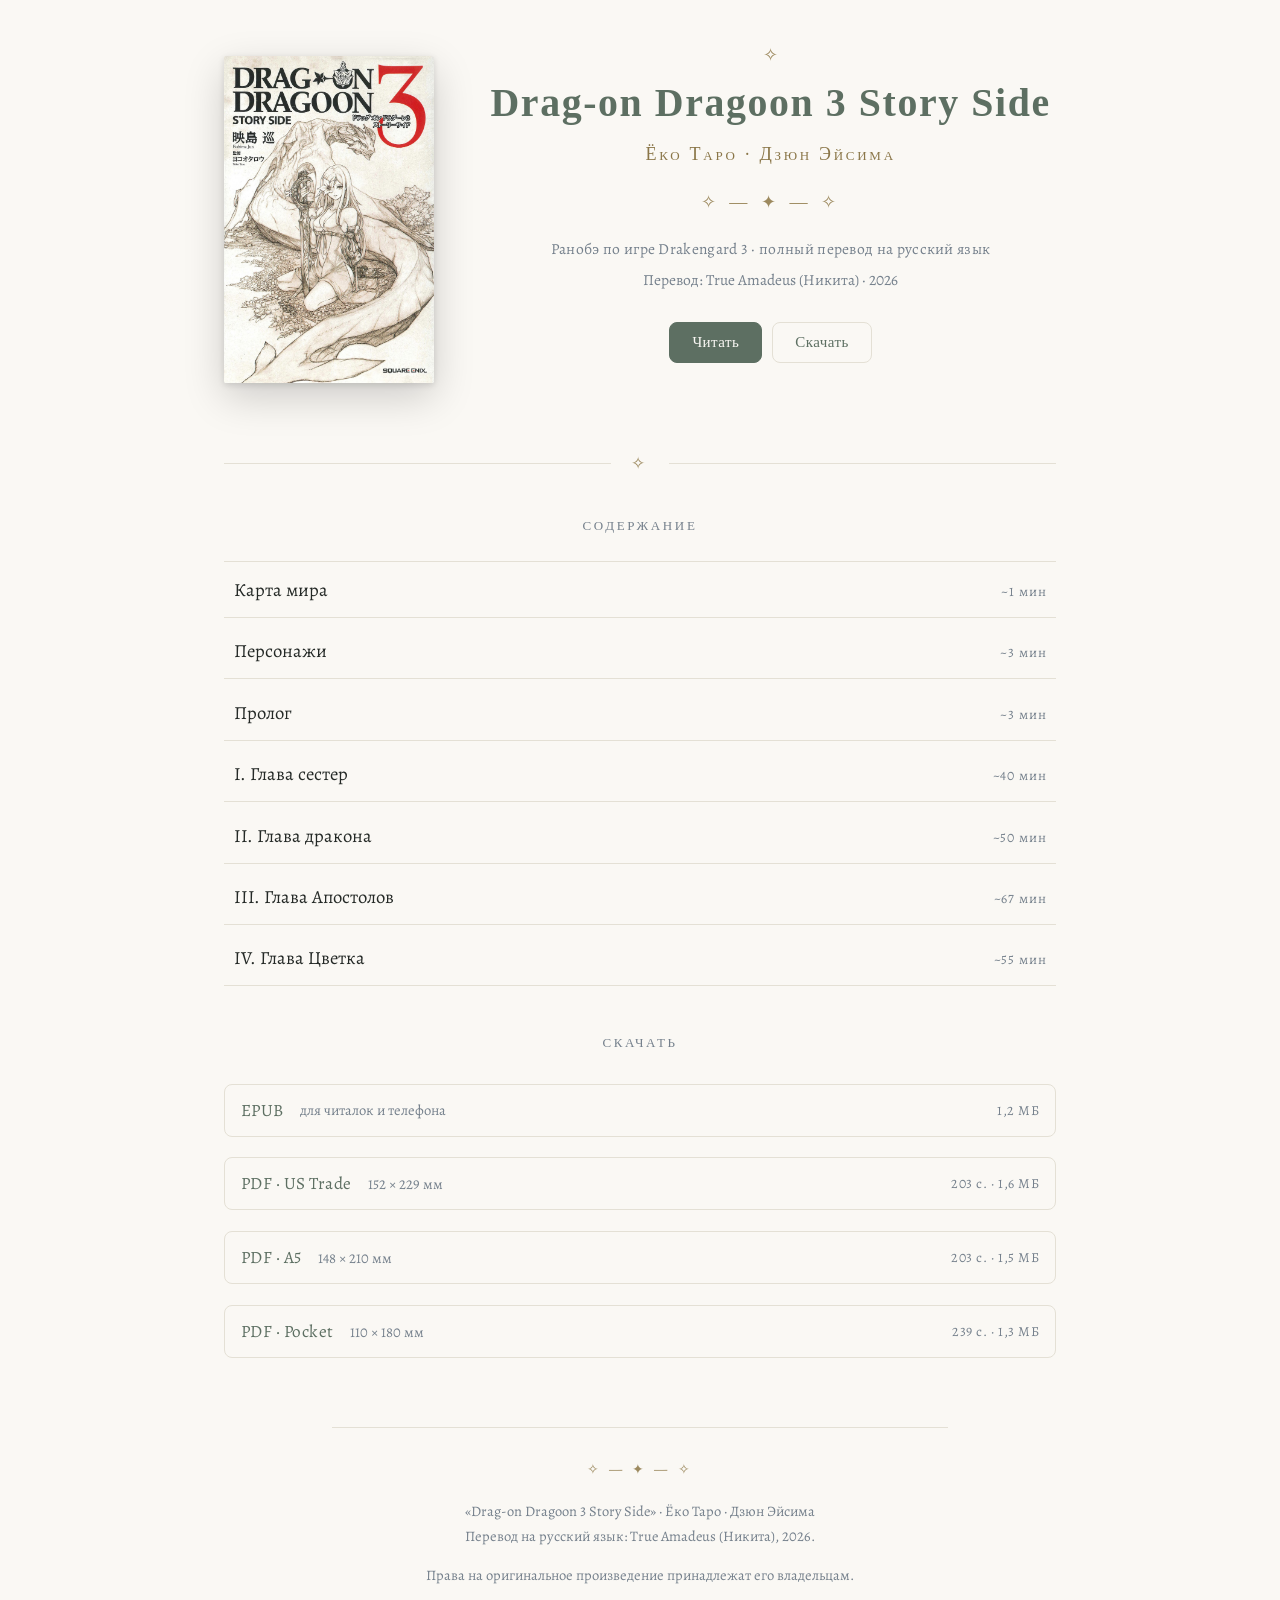
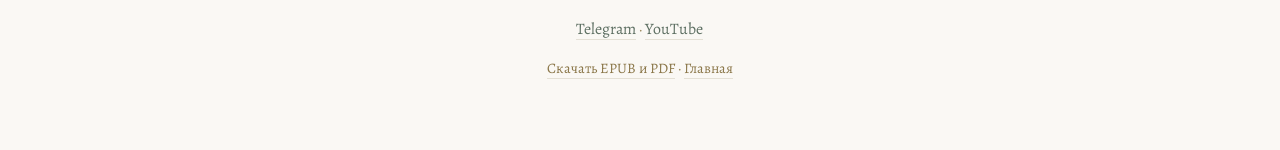
==== commit b1f30992: "Шапка больше не прячется при прокрутке" ====
--- a/index.html
+++ b/index.html
@@ -7,6 +7,8 @@
 <meta name="description" content="Полный перевод ранобэ «Drag-on Dragoon 3 Story Side» (Drakengard 3) Ёко Таро и Дзюн Эйсимы на русском языке. Читать онлайн бесплатно или скачать в PDF и EPUB.">
 <link rel="canonical" href="https://trueamadeus.github.io/">
 <meta name="robots" content="index,follow,max-snippet:-1,max-image-preview:large">
+<meta name="yandex-verification" content="1f06be0ccea55900">
+<meta name="google-site-verification" content="Lc171sB0d8TWc6wXRecWT9mlNaDjUhrg7dLiElUYtM0">
 <meta property="og:type" content="book">
 <meta property="og:site_name" content="trueamadeus">
 <meta property="og:locale" content="ru_RU">
@@ -34,7 +36,7 @@
    принадлежит тексту книги; на главной и на 404 читать нечего, а раздутая
    обложка с гигантскими кнопками — побочный эффект, а не настройка. */
 if(d.getAttribute('data-page')!=='bare'&&(v=g('size')))d.style.setProperty('--fs',v/100);}catch(e){}})();</script>
-<script type="application/ld+json">{"@context":"https://schema.org","@type":"Book","name":"Drag-on Dragoon 3 Story Side","alternateName":["Drakengard 3 Story Side","Драг-он Драгун 3","Дракенгард 3 Стори Сайд"],"url":"https://trueamadeus.github.io/","inLanguage":"ru","description":"Полный перевод ранобэ «Drag-on Dragoon 3 Story Side» (Drakengard 3) Ёко Таро и Дзюн Эйсимы на русском языке. Читать онлайн бесплатно или скачать в PDF и EPUB.","author":[{"@type":"Person","name":"Ёко Таро"},{"@type":"Person","name":"Дзюн Эйсима"}],"translator":{"@type":"Person","name":"True Amadeus","url":"https://trueamadeus.github.io/","sameAs":["https://t.me/TrueAmadeus","https://www.youtube.com/@TrueAmadeus"]},"bookFormat":"https://schema.org/EBook","isAccessibleForFree":true,"genre":["Тёмное фэнтези","Ранобэ","По мотивам игр"],"numberOfPages":203,"image":"https://trueamadeus.github.io/assets/cover.jpg","datePublished":"2026-08-26","dateModified":"2026-08-26","hasPart":[{"@type":"Chapter","name":"Карта мира","position":1,"url":"https://trueamadeus.github.io/karta-mira/"},{"@type":"Chapter","name":"Персонажи","position":2,"url":"https://trueamadeus.github.io/personazhi/"},{"@type":"Chapter","name":"Пролог","position":3,"url":"https://trueamadeus.github.io/prolog/"},{"@type":"Chapter","name":"I. Глава сестер","position":4,"url":"https://trueamadeus.github.io/glava-sester/"},{"@type":"Chapter","name":"II. Глава дракона","position":5,"url":"https://trueamadeus.github.io/glava-drakona/"},{"@type":"Chapter","name":"III. Глава Апостолов","position":6,"url":"https://trueamadeus.github.io/glava-apostolov/"},{"@type":"Chapter","name":"IV. Глава Цветка","position":7,"url":"https://trueamadeus.github.io/glava-tsvetka/"}]}</script>
+<script type="application/ld+json">{"@context":"https://schema.org","@type":"Book","name":"Drag-on Dragoon 3 Story Side","alternateName":["Drakengard 3 Story Side","Драг-он Драгун 3","Дракенгард 3 Стори Сайд"],"url":"https://trueamadeus.github.io/","inLanguage":"ru","description":"Полный перевод ранобэ «Drag-on Dragoon 3 Story Side» (Drakengard 3) Ёко Таро и Дзюн Эйсимы на русском языке. Читать онлайн бесплатно или скачать в PDF и EPUB.","author":[{"@type":"Person","name":"Ёко Таро"},{"@type":"Person","name":"Дзюн Эйсима"}],"translator":{"@type":"Person","name":"True Amadeus","url":"https://trueamadeus.github.io/","sameAs":["https://t.me/TrueAmadeus","https://www.youtube.com/@TrueAmadeus"]},"bookFormat":"https://schema.org/EBook","isAccessibleForFree":true,"genre":["Тёмное фэнтези","Ранобэ","По мотивам игр"],"numberOfPages":203,"image":"https://trueamadeus.github.io/assets/cover.jpg","datePublished":"2026-08-26","dateModified":"2026-08-27","hasPart":[{"@type":"Chapter","name":"Карта мира","position":1,"url":"https://trueamadeus.github.io/karta-mira/"},{"@type":"Chapter","name":"Персонажи","position":2,"url":"https://trueamadeus.github.io/personazhi/"},{"@type":"Chapter","name":"Пролог","position":3,"url":"https://trueamadeus.github.io/prolog/"},{"@type":"Chapter","name":"I. Глава сестер","position":4,"url":"https://trueamadeus.github.io/glava-sester/"},{"@type":"Chapter","name":"II. Глава дракона","position":5,"url":"https://trueamadeus.github.io/glava-drakona/"},{"@type":"Chapter","name":"III. Глава Апостолов","position":6,"url":"https://trueamadeus.github.io/glava-apostolov/"},{"@type":"Chapter","name":"IV. Глава Цветка","position":7,"url":"https://trueamadeus.github.io/glava-tsvetka/"}]}</script>
 <script type="application/ld+json">{"@context":"https://schema.org","@type":"WebSite","name":"trueamadeus","url":"https://trueamadeus.github.io/","inLanguage":"ru","author":{"@type":"Person","name":"True Amadeus","url":"https://trueamadeus.github.io/","sameAs":["https://t.me/TrueAmadeus","https://www.youtube.com/@TrueAmadeus"]},"about":{"@type":"Book","name":"Drag-on Dragoon 3 Story Side"}}</script>
 </head>
 <body data-slug="" data-title="Drag-on Dragoon 3 Story Side" class="bare">
@@ -91,8 +93,18 @@
 Перевод на русский язык: True Amadeus (Никита), 2026.</p>
 <p>Права на оригинальное произведение принадлежат его владельцам.</p>
 <p class="channels"><a href="https://t.me/TrueAmadeus" rel="me noopener" target="_blank">Telegram</a> <span class="dot" aria-hidden="true">·</span> <a href="https://www.youtube.com/@TrueAmadeus" rel="me noopener" target="_blank">YouTube</a></p>
-<p><a href="#skachat">Скачать EPUB и PDF</a> <span class="dot" aria-hidden="true">·</span> <a href="./">Оглавление</a></p>
+<p><a href="#skachat">Скачать EPUB и PDF</a> <span class="dot" aria-hidden="true">·</span> <a href="./">Главная</a></p>
 </footer>
 <script src="assets/reader.js" defer></script>
+<script>
+(function(){try{
+  if(navigator.doNotTrack==='1'||window.doNotTrack==='1')return;
+  var s=document.createElement('script');
+  s.async=true; s.src='//gc.zgo.at/count.js';
+  s.setAttribute('data-goatcounter',
+    'https://trueamadeus.goatcounter.com/count');
+  document.head.appendChild(s);
+}catch(e){}})();
+</script>
 </body>
 </html>
--- a/assets/site.css
+++ b/assets/site.css
@@ -119,8 +119,12 @@
 }
 
 /* -------------------------------------------------------------- ШАПКА - */
-/* Прячется при движении вниз, возвращается при движении вверх: в чтении
-   она нужна ровно тогда, когда читатель от текста оторвался. */
+/* ВСЕГДА НА МЕСТЕ. Прежде пряталась при движении вниз — ради чистого поля
+   чтения. Оказалось, что плата выше выгоды: до настроек и содержания
+   приходилось добираться лишним жестом вверх, а на телефоне этот жест
+   вызывает адресную строку браузера, которая меняет высоту окна и налезает
+   на всплывающую панель. Навигация ломалась ровно там, где понадобилась.
+   46 пикселей постоянного присутствия — честная цена за предсказуемость. */
 #bar {
   position: fixed; inset: 0 0 auto 0; z-index: 50;
   display: flex; align-items: center; gap: 12px;
@@ -129,12 +133,11 @@
   -webkit-backdrop-filter: saturate(180%) blur(12px);
   backdrop-filter: saturate(180%) blur(12px);
   border-bottom: 1px solid transparent;
-  transition: transform .28s ease, border-color .28s ease;
+  transition: border-color .28s ease;
   font-family: "Palatino Linotype", "New York", Georgia, serif;
   hyphens: none;
 }
 #bar.scrolled { border-bottom-color: var(--rule); }
-#bar.hidden   { transform: translateY(-100%); }
 
 #bar .home {
   color: var(--pine); text-decoration: none; font-size: 14px;
@@ -215,7 +218,11 @@
   background: var(--paper); border: 1px solid var(--rule); border-radius: 10px;
   box-shadow: 0 10px 34px rgb(0 0 0 / .13);
   font-family: "Palatino Linotype", "New York", Georgia, serif;
-  max-height: calc(100vh - 70px); overflow-y: auto; hyphens: none;
+  /* dvh считает ВИДИМУЮ высоту окна: на телефоне vh игнорирует
+     адресную строку, и панель уезжала под неё низом. */
+  max-height: calc(100vh - 70px);
+  max-height: calc(100dvh - 70px);
+  overflow-y: auto; hyphens: none;
 }
 #toc ol { list-style: none; margin: 0; padding: 0; }
 #toc a {
@@ -225,6 +232,13 @@
 #toc a:hover { background: var(--tint); color: var(--pine); }
 #toc a[aria-current="page"] { color: var(--pine); }
 #toc a[aria-current="page"]::before { content: "✧ "; color: var(--orn); }
+/* Обложка отделена чертой от списка глав: это не раздел книги, а выход
+   из неё. Звёздочку не ставим — она занята отметкой текущей главы. */
+#toc .home-link {
+  border-bottom: 1px solid var(--rule);
+  border-radius: 6px 6px 0 0;
+  margin-bottom: 5px;
+}
 #toc .sep { margin: 8px 14px; border: 0; border-top: 1px solid var(--rule); }
 #toc .dl { font-size: 13px; color: var(--brass); }
 
@@ -470,5 +484,15 @@
   .hero .cover { max-width: 172px; margin: 0 auto; }
   /* центрирование титула здесь не повторяется: оно теперь в базе */
   .btn { flex: 1 1 auto; justify-content: center; }
+
+  /* ШИРИНА НА УЗКОМ ЭКРАНЕ — ЭТО ПОЛЯ, А НЕ МЕРА.
+     Настройка меняет max-width колонки: 24, 28 и 34 rem. Телефон
+     вертикально — 375 px, и любое из этих значений шире экрана, поэтому
+     ограничение не срабатывает вовсе: ширину диктует экран. Читатель жал
+     кнопки и не видел ничего. Стоило повернуть телефон — и оживало.
+     Здесь та же настройка управляет полями: смысл для читателя тот же
+     («уже — шире»), а результат наконец виден. */
+  :root[data-measure="narrow"] .book { padding-left: 2.4rem; padding-right: 2.4rem; }
+  :root[data-measure="wide"]   .book { padding-left: 0.75rem; padding-right: 0.75rem; }
   #prefs { right: 8px; left: 8px; width: auto; }
 }
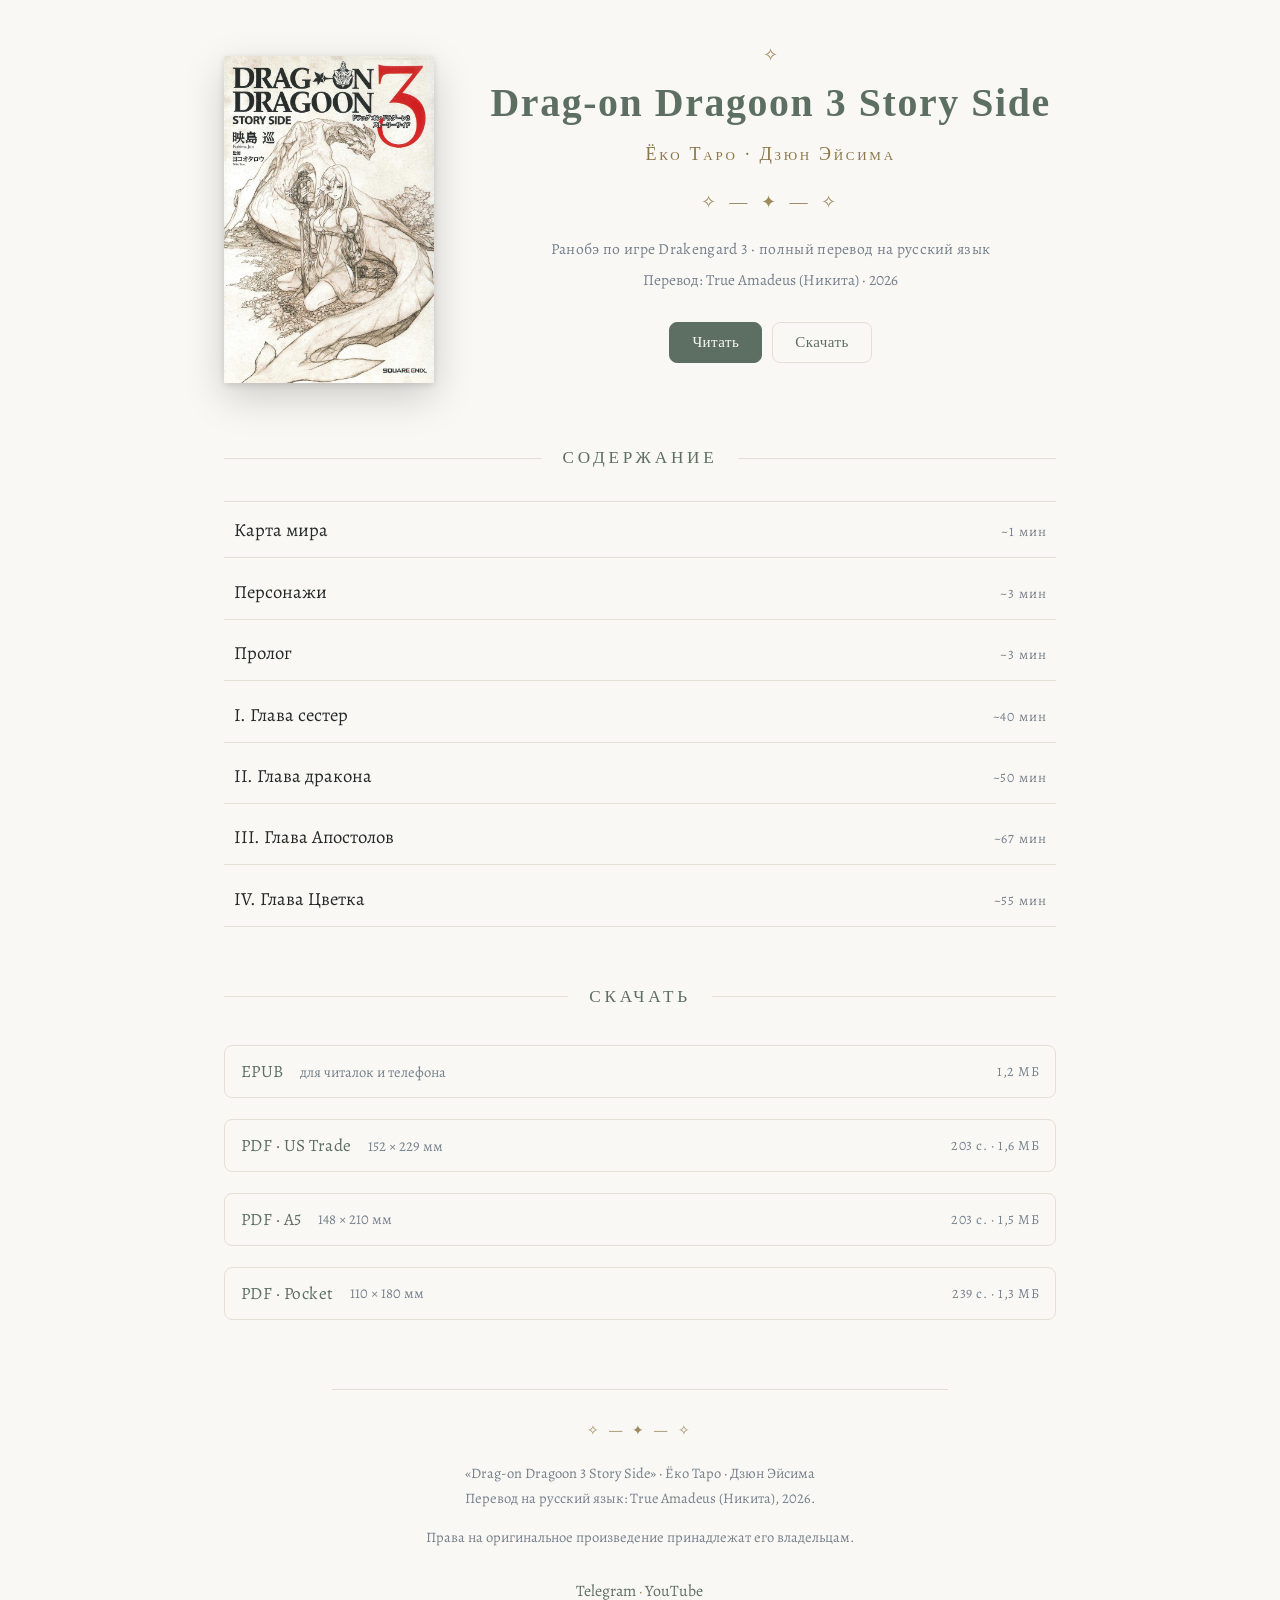
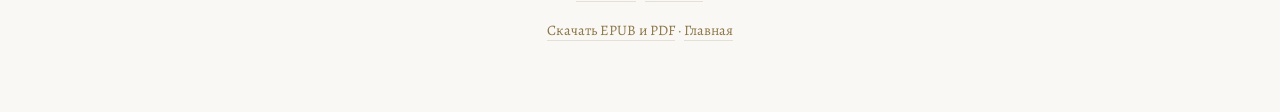
==== commit cc9e5c0e: "Деление главной и обложка в тёмной теме" ====
--- a/index.html
+++ b/index.html
@@ -25,8 +25,8 @@
 <link rel="apple-touch-icon" href="assets/icon-180.png">
 <link rel="preload" as="font" type="font/woff2" crossorigin
       href="assets/fonts/alegreya-cyrillic-normal.woff2">
-<link rel="stylesheet" href="assets/book.css">
-<link rel="stylesheet" href="assets/site.css">
+<link rel="stylesheet" href="assets/book.898f5f8b.css">
+<link rel="stylesheet" href="assets/site.581f4b10.css">
 <script>(function(){try{var d=document.documentElement,s=localStorage,g=function(k){return s.getItem('ta:'+k)},v;
 if((v=g('theme')))d.setAttribute('data-theme',v);
 if((v=g('font')))d.setAttribute('data-font',v);
@@ -61,8 +61,6 @@
   </div>
 </div>
 
-<div class="rule-orn" aria-hidden="true">✧</div>
-
 <section class="section" id="soderzhanie">
   <h2>Содержание</h2>
   <ol class="contents">
@@ -95,7 +93,7 @@
 <p class="channels"><a href="https://t.me/TrueAmadeus" rel="me noopener" target="_blank">Telegram</a> <span class="dot" aria-hidden="true">·</span> <a href="https://www.youtube.com/@TrueAmadeus" rel="me noopener" target="_blank">YouTube</a></p>
 <p><a href="#skachat">Скачать EPUB и PDF</a> <span class="dot" aria-hidden="true">·</span> <a href="./">Главная</a></p>
 </footer>
-<script src="assets/reader.js" defer></script>
+<script src="assets/reader.ac51b22e.js" defer></script>
 <script>
 (function(){try{
   if(navigator.doNotTrack==='1'||window.doNotTrack==='1')return;
--- a/assets/book.898f5f8b.css
+++ b/assets/book.898f5f8b.css
@@ -0,0 +1,1414 @@
+/* Alegreya (SIL OFL 1.1) — кириллица и латиница.
+   Файлы лежат рядом: браузер читателя никуда не ходит. */
+/* cyrillic-ext */
+@font-face {
+  font-family: 'Alegreya';
+  font-style: italic;
+  font-weight: 400 700;
+  font-display: swap;
+  src: url(fonts/alegreya-cyrillic-ext-italic.woff2) format('woff2');
+  unicode-range: U+0460-052F, U+1C80-1C8A, U+20B4, U+2DE0-2DFF, U+A640-A69F, U+FE2E-FE2F;
+}
+
+/* cyrillic */
+@font-face {
+  font-family: 'Alegreya';
+  font-style: italic;
+  font-weight: 400 700;
+  font-display: swap;
+  src: url(fonts/alegreya-cyrillic-italic.woff2) format('woff2');
+  unicode-range: U+0301, U+0400-045F, U+0490-0491, U+04B0-04B1, U+2116;
+}
+
+/* latin-ext */
+@font-face {
+  font-family: 'Alegreya';
+  font-style: italic;
+  font-weight: 400 700;
+  font-display: swap;
+  src: url(fonts/alegreya-latin-ext-italic.woff2) format('woff2');
+  unicode-range: U+0100-02BA, U+02BD-02C5, U+02C7-02CC, U+02CE-02D7, U+02DD-02FF, U+0304, U+0308, U+0329, U+1D00-1DBF, U+1E00-1E9F, U+1EF2-1EFF, U+2020, U+20A0-20AB, U+20AD-20C0, U+2113, U+2C60-2C7F, U+A720-A7FF;
+}
+
+/* latin */
+@font-face {
+  font-family: 'Alegreya';
+  font-style: italic;
+  font-weight: 400 700;
+  font-display: swap;
+  src: url(fonts/alegreya-latin-italic.woff2) format('woff2');
+  unicode-range: U+0000-00FF, U+0131, U+0152-0153, U+02BB-02BC, U+02C6, U+02DA, U+02DC, U+0304, U+0308, U+0329, U+2000-206F, U+20AC, U+2122, U+2191, U+2193, U+2212, U+2215, U+FEFF, U+FFFD;
+}
+
+/* cyrillic-ext */
+@font-face {
+  font-family: 'Alegreya';
+  font-style: normal;
+  font-weight: 400 700;
+  font-display: swap;
+  src: url(fonts/alegreya-cyrillic-ext-normal.woff2) format('woff2');
+  unicode-range: U+0460-052F, U+1C80-1C8A, U+20B4, U+2DE0-2DFF, U+A640-A69F, U+FE2E-FE2F;
+}
+
+/* cyrillic */
+@font-face {
+  font-family: 'Alegreya';
+  font-style: normal;
+  font-weight: 400 700;
+  font-display: swap;
+  src: url(fonts/alegreya-cyrillic-normal.woff2) format('woff2');
+  unicode-range: U+0301, U+0400-045F, U+0490-0491, U+04B0-04B1, U+2116;
+}
+
+/* latin-ext */
+@font-face {
+  font-family: 'Alegreya';
+  font-style: normal;
+  font-weight: 400 700;
+  font-display: swap;
+  src: url(fonts/alegreya-latin-ext-normal.woff2) format('woff2');
+  unicode-range: U+0100-02BA, U+02BD-02C5, U+02C7-02CC, U+02CE-02D7, U+02DD-02FF, U+0304, U+0308, U+0329, U+1D00-1DBF, U+1E00-1E9F, U+1EF2-1EFF, U+2020, U+20A0-20AB, U+20AD-20C0, U+2113, U+2C60-2C7F, U+A720-A7FF;
+}
+
+/* latin */
+@font-face {
+  font-family: 'Alegreya';
+  font-style: normal;
+  font-weight: 400 700;
+  font-display: swap;
+  src: url(fonts/alegreya-latin-normal.woff2) format('woff2');
+  unicode-range: U+0000-00FF, U+0131, U+0152-0153, U+02BB-02BC, U+02C6, U+02DA, U+02DC, U+0304, U+0308, U+0329, U+2000-206F, U+20AC, U+2122, U+2191, U+2193, U+2212, U+2215, U+FEFF, U+FFFD;
+}
+
+
+/* Section Layout Text Styles */
+.part-title { margin: 0rem 0rem 0rem 0rem; text-indent: 0rem; line-height: 1em; font-size: 1.00rem; font-weight: normal; } 
+/* Direct formatting styles */
+.ps1 {margin-bottom: 3.00rem; margin-left: 0rem; margin-top: 3.00rem; text-align: center; text-indent: 0rem}
+.ps2 {line-height: 1.4em; margin-bottom: 1.00rem; margin-left: 0rem; text-indent: 0rem}
+.ps3 {line-height: 1.4em; margin-bottom: 1.00rem; margin-left: 0rem; text-align: center; text-indent: 0rem}
+
+/* PINE-SMOKE THEME v5 BEGIN */
+/* ==========================================================================
+   ТЕМА «ХВОЯ · ДЫМ · ЛАТУНЬ» v5 — светлый и тёмный режим.
+   Палитра живёт в tokens.json; сборщик подставляет цвета вместо переменных,
+   в книге переменных не остаётся (совместимость со старыми движками).
+
+   Хвоя #5d6f62 — h1, большие заголовки, титулы, даты, досье.
+   Дым #75808c — h2, средние заголовки, служебные голоса.
+   Латунь #8a7648 — h3, малые заголовки, голос персонажа, подписи.
+   Орнаменты #9d8a5f — звёзды, уголки досье.
+
+   ПОРЯДОК КАСКАДА: сборщик ставит приписку Scrivener (ps-стили) ПЕРЕД
+   темой, поэтому тема побеждает естественным весом — !important остался
+   только у утилит (.center/.left), механики склейки и защит от разрывов.
+
+   ОРНАМЕНТЫ объявлены дважды: «content: "✧"» и «content: "✧" / ""».
+   Новые движки берут второй вариант и НЕ читают звёзды вслух (VoiceOver),
+   старые используют первый. Деградация безопасна.
+
+   МЕТКИ СБОРЩИКА (bookforge проставляет классы, CSS не гадает по соседям):
+   .opening-line — первый абзац раздела (капитель первой строки, одна на раздел);
+   .char-quote-close-first — первая закрывающая реплика (черта + орбита);
+   .doc-start — первый элемент файла (нейтрализация двойного разрыва);
+   .long-block — блоку выше страницы разрешён мягкий разрыв;
+   .keep-together / .pb-before — склейка (только каскадные avoid, монолитов нет);
+   .scatter-v1…v6 — дрейф строк «распада» (вместо nth-of-type);
+   .latin-display — чисто латинская титульная надпись (латинский стек шрифтов);
+   a.fn-ref — якорь сноски.
+   ========================================================================== */
+
+/* --------------------------------------------------------------- БАЗА --- */
+body {
+  -webkit-hyphens: auto;   /* iBooks, Kindle KF8, старые WebKit */
+  -epub-hyphens: auto;     /* часть EPUB-ридеров понимает только это */
+  -moz-hyphens: auto;
+  hyphens: auto;
+  /* Порог 6 знаков — для ТЕЛА (движковые переносы): выключке узкой колонки
+     нужны богатые точки разрыва. У заголовков порог НАРОЧНО строже (7,
+     pyphen в сборщике, настройка min_len): дисплейный набор дробится реже. */
+  hyphenate-limit-chars: 6 3 3;
+  -webkit-hyphenate-limit-before: 3;   /* Safari/Apple Books не знает шорткат выше */
+  -webkit-hyphenate-limit-after: 3;
+  hyphenate-limit-lines: 2;            /* не больше двух дефисов подряд: «лесенка» */
+  -webkit-hyphenate-limit-lines: 2;    /* из 3+ переносов на узком экране некрасива */
+  font-variant-numeric: lining-nums;   /* ровные цифры вместо «прыгающих» */
+  -webkit-font-feature-settings: "lnum" 1;
+  font-feature-settings: "lnum" 1;
+  orphans: 2;              /* мин. 2 строки внизу/вверху страницы — наследуется */
+  widows: 2;               /* Apple Books чтит orphans/widows в постраничном режиме */
+}
+/* ВЫКЛЮЧКА ОСНОВНОГО ТЕКСТА НЕ ЗАДАЁТСЯ — НАМЕРЕННО. Это не пропуск, не
+   «чините».
+   Молчание отдаёт выбор читателю и его движку: text-align: justify забрал бы
+   его у всех (включая движки со слабым переносом, где русская колонка в
+   пять-семь слов идёт реками), а text-align: left — у тех, кто выключку
+   предлагает или ставит по умолчанию. Медиазапрос тут не помощник: он видит
+   ширину экрана, но не кегль читателя, а меру в знаках определяет именно кегль.
+   Там, где движок выключит текст сам, он выключит его С ПЕРЕНОСАМИ: hyphens
+   объявлен выше в четырёх диалектах, порог настроен, а язык сборщик
+   гарантирует в html и в OPF. Это всё, что можно дать, не отнимая выбора.
+   В PDF (отдельная программа) выключка стоит — там формат заморожен, мера
+   известна и полосы вычитываются. */
+p {
+  overflow-wrap: break-word;
+  word-wrap: break-word;
+  orphans: 2;
+  widows: 2;
+}
+
+/* ЗАГОЛОВКИ И ТИТУЛЫ: перенос ЦЕЛЫМИ СЛОВАМИ предпочтителен (text-wrap:
+   balance ниже уводит новые движки от косметических переносов), но слово,
+   не помещающееся в строку целиком, ломается по СЛОВАРНОЙ точке сборщика
+   (U+00AD — на изломе печатается настоящий дефис), а не рвётся посреди
+   слова без дефиса. Кириллица — словарь ru_RU, латиница — en_US.
+   Режим manual — движок использует только точки сборщика и ручной &shy;
+   автора, своих не изобретает. */
+h1, h2, h3, h4, h5, h6, .subtitle, .date-heading, .keyword-head,
+.book-title, .book-subtitle, .book-author, .epigraph-final,
+.heading-large, .heading-large-pb, .heading-large-left, .heading-large-left-pb,
+.heading-large-center, .heading-large-center-pb,
+.heading-medium, .heading-medium-pb, .heading-medium-left, .heading-medium-left-pb,
+.heading-medium-center, .heading-medium-center-pb,
+.heading-small, .heading-small-pb, .heading-small-left, .heading-small-left-pb,
+.heading-small-center, .heading-small-center-pb {
+  -webkit-hyphens: manual;
+  -epub-hyphens: manual;
+  -moz-hyphens: manual;
+  hyphens: manual;
+  overflow-wrap: break-word;
+  word-wrap: break-word;
+}
+
+/* -------------------------------------------------------- ГАРНИТУРЫ ----- */
+/* Шрифты НЕ встраиваются: стек лишь НАЗЫВАЕТ предпочтительные системные
+   гарнитуры. Ридер берёт первую установленную; выбор читателя всегда старше;
+   Apple Books чтит стек только при флаге ibooks:specified-fonts (его ставит
+   сборщик в OPF и display-options.xml). Дисплейный голос — Palatino:
+   парадный каллиграфический серифф Цапфа С ПОЛНОЙ КИРИЛЛИЦЕЙ. Didot/Bodoni
+   кириллицы не имеют — латинская гарнитура впереди общего стека дала бы
+   «вырезки из газет»: цифры и «ёлочки» одним шрифтом, буквы другим.
+   Palatino Linotype — то же семейство на Windows; New York — современный
+   серифф Apple (кириллица есть); Georgia — якорь, есть везде вплоть до Kobo.
+   ТЕЛО книги стека не получает: базовый шрифт — территория читателя. */
+h1, h2, h3, h4, h5, h6, .subtitle, .scene-num, .date-heading, .keyword-head,
+.notes-title, .book-title, .book-subtitle, .book-author, .epigraph-final,
+.heading-large, .heading-large-pb, .heading-large-left, .heading-large-left-pb,
+.heading-large-center, .heading-large-center-pb,
+.heading-medium, .heading-medium-pb, .heading-medium-left, .heading-medium-left-pb,
+.heading-medium-center, .heading-medium-center-pb,
+.heading-small, .heading-small-pb, .heading-small-left, .heading-small-left-pb,
+.heading-small-center, .heading-small-center-pb {
+  font-family: "Palatino", "Palatino Linotype", "New York", Georgia, serif;
+}
+/* ЧИСТО латинские титульные надписи (метку latin-display ставит сборщик,
+   проверив текст: кириллица сюда не попадает по построению) — большой дидон:
+   самая парадная гарнитура, которую Apple возит с собой. Hoefler Text —
+   орнаментальный запасной; дальше общий кириллический стек. */
+.latin-display {
+  font-family: "Didot", "Bodoni 72", "Hoefler Text",
+               "Palatino", "Palatino Linotype", "New York", Georgia, serif;
+}
+
+/* ---------------------------------------- АВТОЗАГОЛОВКИ ИЗ БИНДЕРА ------ */
+/* Разрывы страниц дают макеты Scrivener; выравнивание — блок «ОСЬ МАКЕТА»
+   в конце файла (класс axis-* на <html>). */
+h1 {
+  font-size: 2rem;
+  font-size: min(2rem, 11vw);  /* ПОТОЛОК КЕГЛЯ для движков с честным
+                                  viewport (Readium/Thorium, web-ридеры):
+                                  rem растёт с настройкой читателя, vw привязан
+                                  к экрану — слово титула помещается в строку.
+                                  Apple Books потолок обходит (его слайдер
+                                  множит уже вычисленный размер) — там
+                                  переполнившееся слово ломается по словарной
+                                  точке сборщика с настоящим дефисом (см.
+                                  комментарий о переносах выше). Движки без
+                                  min() остаются на rem выше. */
+  font-weight: bold;
+  line-height: 1.2;
+  letter-spacing: 0.06em;
+  color: #5d6f62;
+  margin: 3rem 0 0.5rem 0;
+  text-indent: 0;
+  -webkit-column-break-after: avoid;
+  page-break-after: avoid;   /* единый режим со всеми заголовками: раньше */
+  break-after: avoid;        /* avoid был только у h3 и ручных heading-* */
+}
+h1::after {
+  content: "— ✦ —";
+  content: "— ✦ —" / "";
+  display: block;
+  margin-top: 0.45rem;
+  font-size: 0.8rem;
+  font-weight: normal;
+  letter-spacing: 0.2em;
+  color: #9d8a5f;
+}
+h2 {
+  font-size: 1.5rem;
+  font-size: min(1.5rem, 9.5vw);   /* потолок к экрану (см. h1) */
+  font-weight: bold;
+  line-height: 1.2;
+  color: #75808c;
+  margin: 2.4rem 0 0.6rem 0;
+  text-indent: 0;
+  -webkit-column-break-after: avoid;
+  page-break-after: avoid;
+  break-after: avoid;
+}
+h3 {
+  font-size: 1.17rem;
+  font-weight: bold;
+  line-height: 1.2;
+  color: #8a7648;
+  margin: 2rem 0 0.5rem 0;
+  text-indent: 0;
+  -webkit-column-break-after: avoid;
+  page-break-after: avoid;
+  break-after: avoid;
+}
+h1 + p:not(.keyword), h2 + p:not(.keyword),
+h3 + p:not(.keyword), h4 + p:not(.keyword) {
+  -webkit-column-break-before: avoid;
+  page-break-before: avoid;
+  break-before: avoid;
+}
+
+/* Подзаголовок титула: длинное название режется по смысловому шву —
+   короткая часть в h1, хвост в p.subtitle; звезда h1 станет разделителем. */
+.subtitle {
+  font-size: 1.15rem;
+  line-height: 1.35;
+  text-indent: 0;
+  letter-spacing: 0.04em;
+  color: #75808c;
+  margin: 0.6rem 0 1.8rem 0;
+  -webkit-hyphens: none;
+  -epub-hyphens: none;
+  hyphens: none;
+  -webkit-column-break-before: avoid;
+  page-break-before: avoid;
+  break-before: avoid;
+}
+h1, h2, h3,
+.heading-large, .heading-large-pb, .heading-large-left, .heading-large-left-pb,
+.heading-large-center, .heading-large-center-pb,
+.heading-medium, .heading-medium-pb, .heading-medium-left, .heading-medium-left-pb,
+.heading-medium-center, .heading-medium-center-pb,
+.heading-small, .heading-small-pb, .heading-small-left, .heading-small-left-pb,
+.heading-small-center, .heading-small-center-pb,
+.part-title > h1:first-child, .part-title > h2:first-child, .subtitle {
+  text-wrap: balance;   /* новые движки; остальные игнорируют */
+}
+
+/* --------------------------------- РУЧНЫЕ ЗАГОЛОВКИ (p, не в оглавлении) - */
+/* Семейство: без суффикса — в потоке, -pb — с новой страницы. Выравнивание —
+   в блоке «ОСЬ МАКЕТА»: -left/-center = явная сторона, без суффикса — по оси
+   книги. Иерархия: большой хвоя, средний дым, малый латунь. */
+.heading-large, .heading-large-pb, .heading-large-left, .heading-large-left-pb,
+.heading-large-center, .heading-large-center-pb {
+  font-size: 2rem;
+  font-size: min(2rem, 11vw);      /* потолок к экрану (см. h1) */
+  font-weight: bold;
+  line-height: 1.2;
+  letter-spacing: 0.06em;
+  color: #5d6f62;
+  margin: 3rem 0 0.5rem 0;
+  text-indent: 0;
+}
+.heading-medium, .heading-medium-pb, .heading-medium-left, .heading-medium-left-pb,
+.heading-medium-center, .heading-medium-center-pb {
+  font-size: 1.5rem;
+  font-size: min(1.5rem, 9.5vw);   /* потолок к экрану (см. h1) */
+  font-weight: bold;
+  line-height: 1.2;
+  color: #75808c;
+  margin: 2.4rem 0 0.6rem 0;
+  text-indent: 0;
+}
+.heading-small, .heading-small-pb, .heading-small-left, .heading-small-left-pb,
+.heading-small-center, .heading-small-center-pb {
+  font-size: 1.17rem;
+  font-weight: bold;
+  line-height: 1.2;
+  color: #8a7648;
+  margin: 2rem 0 0.5rem 0;
+  text-indent: 0;
+}
+.heading-large-pb, .heading-large-left-pb, .heading-large-center-pb,
+.heading-medium-pb, .heading-medium-left-pb, .heading-medium-center-pb,
+.heading-small-pb, .heading-small-left-pb, .heading-small-center-pb {
+  -webkit-column-break-before: always;
+  page-break-before: always;
+  break-before: page;
+}
+.heading-large, .heading-large-pb, .heading-large-left, .heading-large-left-pb,
+.heading-large-center, .heading-large-center-pb,
+.heading-medium, .heading-medium-pb, .heading-medium-left, .heading-medium-left-pb,
+.heading-medium-center, .heading-medium-center-pb,
+.heading-small, .heading-small-pb, .heading-small-left, .heading-small-left-pb,
+.heading-small-center, .heading-small-center-pb {
+  -webkit-column-break-after: avoid;
+  page-break-after: avoid;   /* мягкая приклейка; жёсткую даёт склейка сборщика */
+  break-after: avoid;
+}
+.heading-large::after, .heading-large-pb::after,
+.heading-large-left::after, .heading-large-left-pb::after,
+.heading-large-center::after, .heading-large-center-pb::after {
+  content: "— ✦ —";
+  content: "— ✦ —" / "";
+  display: block;
+  margin-top: 0.45rem;
+  font-size: 0.8rem;
+  font-weight: normal;
+  letter-spacing: 0.2em;
+  color: #9d8a5f;
+}
+/* Плотная пара «титул + подзаголовок» */
+h1 + h2, h1 + .heading-medium, h1 + .heading-medium-left,
+.heading-large + .heading-medium, .heading-large-pb + .heading-medium,
+.heading-large-left + .heading-medium-left, .heading-large-left-pb + .heading-medium-left {
+  margin-top: 0.4rem;
+}
+
+/* Обычный текст с новой страницы. text-align НЕ задаётся: раньше жёсткий
+   left выпадал из системы оси (axis-*), которой подчиняются все заголовки, —
+   выравнивание наследуется от книги. */
+.text-new-page {
+  -webkit-column-break-before: always;
+  page-break-before: always;
+  break-before: page;
+  font-size: 1rem;
+  line-height: 1.4;
+  text-indent: 0;
+  margin: 0 0 1rem 0;
+}
+
+/* ------------------------------------------------------- ШМУЦТИТУЛ ------ */
+/* Scrivener оборачивает в div.part-title всю секцию: контейнер даёт только
+   разрыв, титульный лист рисует первый заголовок внутри. */
+.part-title {
+  -webkit-column-break-before: always;
+  page-break-before: always;
+  break-before: page;
+}
+.part-title > h1:first-child,
+.part-title > h2:first-child {
+  display: block;            /* не flex: он мешает переносу длинных слов */
+  padding-top: 8%;           /* страховка для движков без vh (доля ширины) */
+  padding-top: 8vh;          /* умеренный отступ; БЕЗ min-height: 66vh — она при
+                                крупном кегле раздувала титул выше страницы и
+                                порождала пустой лист. «Титул один на странице»
+                                обеспечивает разрыв у следующего элемента (ниже). */
+  text-align: center;
+  font-size: 2.4rem;
+  font-size: min(2.4rem, 12vw);    /* потолок к экрану (см. h1): «Гештальт»
+                                      на шмуцтитуле не рвётся по буквам */
+  letter-spacing: 0.08em;
+  color: #5d6f62;
+  margin: 0;
+}
+.part-title > h1:first-child::before,
+.part-title > h2:first-child::before {
+  content: "✧";
+  content: "✧" / "";
+  display: block;
+  margin-bottom: 0.9rem;
+  font-size: 0.95rem;
+  font-weight: normal;
+  letter-spacing: 0;
+  color: #9d8a5f;
+}
+.part-title > h1:first-child::after,
+.part-title > h2:first-child::after {
+  content: "✧ — ✦ — ✧";
+  content: "✧ — ✦ — ✧" / "";
+  display: block;
+  margin-top: 1.2rem;
+  font-size: 1.05rem;
+  font-weight: normal;
+  letter-spacing: 0.25em;
+  color: #9d8a5f;
+}
+.part-title > h1:first-child + *,
+.part-title > h2:first-child + * {
+  -webkit-column-break-before: always;
+  page-break-before: always;
+  break-before: page;
+}
+
+/* -------------------------------------------------- ТИТУЛЬНЫЙ ЛИСТ ------ */
+.book-title {
+  -webkit-column-break-before: always;
+  page-break-before: always;
+  break-before: page;
+  padding-top: 8%;
+  padding-top: 8vh;          /* умеренно: страница титула не должна раздуться выше листа */
+  font-size: 2.8rem;
+  font-size: min(2.8rem, 13vw);    /* потолок к экрану (см. h1): «Grimoire»
+                                      не рвётся посреди слова */
+  font-weight: bold;
+  line-height: 1.15;
+  text-align: center;
+  letter-spacing: 0.08em;
+  color: #5d6f62;
+  text-indent: 0;
+  margin: 0;
+}
+.book-title::before {
+  content: "✧";
+  content: "✧" / "";
+  display: block;
+  margin-bottom: 1.1rem;
+  font-size: 1rem;
+  font-weight: normal;
+  letter-spacing: 0;
+  color: #9d8a5f;
+}
+.book-subtitle {
+  font-size: 1.25rem;
+  font-weight: normal;
+  text-align: center;
+  letter-spacing: 0.12em;
+  color: #75808c;
+  text-indent: 0;
+  margin: 1rem 0 0 0;
+}
+.book-author {
+  font-size: 1.1rem;
+  font-variant: small-caps;
+  text-align: center;
+  letter-spacing: 0.15em;
+  color: #8a7648;
+  text-indent: 0;
+  margin: 2.2rem 0 0 0;
+}
+.book-author::after {
+  content: "✧ — ✦ — ✧";
+  content: "✧ — ✦ — ✧" / "";
+  display: block;
+  margin-top: 2rem;
+  font-size: 1rem;
+  font-variant: normal;
+  letter-spacing: 0.25em;
+  color: #9d8a5f;
+}
+.imprint {
+  font-size: 0.85rem;
+  text-align: center;
+  color: #75808c;
+  line-height: 1.5;
+  text-indent: 0;
+  margin: 3rem 0 0 0;
+}
+
+/* --------------------------------------------- ЗАВЕРШАЮЩИЙ ЭПИГРАФ ------ */
+.epigraph-final {
+  -webkit-hyphens: none;     /* финальный эпиграф — тот же дисплейный голос */
+  -epub-hyphens: none;
+  -moz-hyphens: none;
+  hyphens: none;
+  text-wrap: balance;
+  -webkit-column-break-before: always;
+  page-break-before: always;
+  break-before: page;
+  padding-top: 8%;
+  padding-top: 10vh;         /* без min-height: 62vh — при крупном кегле давала пустой лист */
+  font-style: italic;
+  font-size: 1.25rem;
+  line-height: 1.7;
+  text-align: center;
+  text-indent: 0;
+  margin: 0 8%;
+  color: #8a7648;
+}
+.epigraph-final::before {
+  content: "✧";
+  content: "✧" / "";
+  display: block;
+  margin-bottom: 1.4rem;
+  font-size: 1rem;
+  font-style: normal;
+  letter-spacing: 0;
+  color: #9d8a5f;
+}
+.epigraph-final::after {
+  content: "✧ — ✦ — ✧";
+  content: "✧ — ✦ — ✧" / "";
+  display: block;
+  margin-top: 1.6rem;
+  font-size: 1rem;
+  font-style: normal;
+  letter-spacing: 0.25em;
+  color: #9d8a5f;
+}
+.epigraph-final + .epigraph-final {
+  -webkit-column-break-before: avoid;
+  page-break-before: avoid;
+  break-before: avoid;
+  padding-top: 0;
+  min-height: 0;
+}
+.epigraph-final + .epigraph-final::before,
+.epigraph-final + .epigraph-final::after {
+  content: none;
+}
+
+/* --------------------------------------------------------- ЭПИГРАФ ------ */
+/* Зазор «эпиграф → источник» (0.4rem) задан НИЖНИМ полем эпиграфа, а не
+   отрицательным верхним у источника: минус-отступ на границе страницы/колонки
+   обрезал первую строку источника (движки, игнорирующие break-before: avoid,
+   рвут пару — источник начинал лист с полем выше рабочего поля). Выходной
+   зазор блока (1.6rem) несёт источник. */
+.epigraph {
+  font-style: italic;
+  text-align: left;
+  margin: 0.4rem 12% 0.4rem 0;
+  text-indent: 0;
+  line-height: 1.5;
+  color: #75808c;            /* дым — авторский голос */
+  -webkit-hyphens: none;     /* ДИСПЛЕЙНЫЙ ГОЛОС НЕ ПЕРЕНОСИТСЯ: эпиграф и */
+  -epub-hyphens: none;       /* реплика — витрина, а не текст в колонку. Тот же */
+  -moz-hyphens: none;        /* довод, что у стихов и заголовков; здесь он был */
+  hyphens: none;             /* упущен, и «един-ственное» рвалось на телефоне */
+  text-wrap: balance;        /* ровный блок вместо «ёлочки» (новые движки) */
+}
+.epigraph-source {
+  font-style: normal;
+  font-size: 0.9rem;         /* единая градация мелкого текста (0.9), не 0.92 */
+  text-align: left;
+  letter-spacing: 0.08em;
+  color: #75808c;
+  text-indent: 0;
+  margin: 0 12% 1.6rem 0;
+  -webkit-hyphens: none;
+  -epub-hyphens: none;
+  -moz-hyphens: none;
+  hyphens: none;
+}
+
+/* ------------------------------------------------- ГОЛОС ПЕРСОНАЖА ------ */
+/* Кегли НАМЕРЕННО асимметричны: открывающая реплика (1.15rem) — витринная,
+   эпиграфоподобный вход с чертой и звездой; закрывающая (1.1rem) — подпись,
+   на полтона тише. Это иерархия, а не рассинхрон. */
+.char-quote-open, .char-quote-close {
+  font-style: italic;
+  text-align: left;
+  margin-left: 0;
+  margin-right: 12%;
+  text-indent: 0;
+  line-height: 1.5;
+  color: #8a7648;
+  -webkit-column-break-inside: avoid;
+  page-break-inside: avoid;
+  break-inside: avoid;
+  -webkit-hyphens: none;     /* ДИСПЛЕЙНЫЙ ГОЛОС НЕ ПЕРЕНОСИТСЯ: эпиграф и */
+  -epub-hyphens: none;       /* реплика — витрина, а не текст в колонку. Тот же */
+  -moz-hyphens: none;        /* довод, что у стихов и заголовков; здесь он был */
+  hyphens: none;             /* упущен, и «един-ственное» рвалось на телефоне */
+  text-wrap: balance;        /* ровный блок вместо «ёлочки» (новые движки) */
+}
+.char-quote-open {
+  font-size: 1.15rem;
+  margin-top: 0.6rem;
+  margin-bottom: 1.6rem;
+  padding-bottom: 0.9rem;
+  border-bottom: 1px solid #b3a17c;
+}
+.char-quote-open::after {
+  content: "✧";
+  content: "✧" / "";
+  display: block;
+  margin-top: 0.5rem;
+  font-size: 0.9rem;
+  font-style: normal;
+  color: #9d8a5f;
+}
+.char-quote-close {
+  font-size: 1.1rem;
+  margin-top: 0.3rem;
+  margin-bottom: 0.3rem;
+}
+/* Метка сборщика вместо селекторов соседства: черта и орбита только
+   над ПЕРВОЙ закрывающей репликой серии. */
+.char-quote-close-first {
+  margin-top: 1.6rem;
+  padding-top: 1.3rem;
+  border-top: 1px solid #b3a17c;
+}
+.char-quote-close-first::before {
+  content: "· ✧ ·";
+  content: "· ✧ ·" / "";
+  display: block;
+  margin-bottom: 0.8rem;
+  font-size: 1rem;
+  font-style: normal;
+  letter-spacing: 0.2em;
+  color: #9d8a5f;
+}
+.char-quote-open.center, .char-quote-close.center {
+  margin-left: 10%;
+  margin-right: 10%;
+}
+
+/* --------------------------------- КАПИТЕЛЬ ПЕРВОЙ СТРОКИ И БУКВИЦА ----- */
+/* Метку .opening-line ставит сборщик: сто строк комбинаторики соседних
+   селекторов v4 сжались в одно правило. Отключение точечно: .no-caps.
+   Селекторам v4 была не по силам не только краткость: у соседства нет
+   памяти, и в справочных разделах (карточки локаций, персонажей), где
+   реплика и эпиграф идут при КАЖДОЙ карточке, капитель доставалась всем.
+   Сборщик считает «первого в разделе» и ставит метку один раз. */
+.opening-line::first-line,
+p.drop-cap::first-line {
+  font-variant: small-caps;
+  letter-spacing: 0.05em;
+}
+.no-caps::first-line {
+  font-variant: normal;
+}
+.drop-cap::first-letter {
+  float: left;
+  font-size: 3.1em;
+  line-height: 0.85;
+  padding: 0.03em 0.09em 0 0;
+  font-weight: bold;
+  color: #5d6f62;
+}
+span.drop-cap {
+  float: left;
+  font-size: 3.1em;
+  line-height: 0.85;
+  padding: 0.03em 0.09em 0 0;
+  font-weight: bold;
+  font-style: normal;
+  color: #5d6f62;
+}
+p.drop-cap {
+  min-height: 2.8em;
+}
+p.drop-cap + p {
+  clear: both;
+}
+
+/* Номер сцены: по центру, дымом; капитель проходит сквозь него. */
+.scene-num {
+  text-align: center;
+  font-weight: bold;
+  color: #75808c;
+  letter-spacing: 0.15em;
+  text-indent: 0;
+  margin: 1.6rem 0 1.2rem 0;
+  -webkit-column-break-after: avoid;
+  page-break-after: avoid;
+  break-after: avoid;
+}
+
+/* ------------------------------------------------------- ДОКУМЕНТЫ ------ */
+.letter {
+  margin: 0.4rem 0 0.4rem 2em;
+  line-height: 1.45;
+  text-indent: 0;
+  text-align: left;
+}
+.letter-sign {
+  margin: 0.4rem 0 1.5rem 2em;
+  line-height: 1.45;
+  text-indent: 0;
+  text-align: left;
+  font-style: italic;
+  color: #8a7648;
+  -webkit-column-break-before: avoid;
+  page-break-before: avoid;
+  break-before: avoid;
+}
+.scene-break {
+  margin: 1.2rem 0;
+  text-align: center;
+  text-indent: 0;
+  color: #9d8a5f;
+  letter-spacing: 0.2em;
+  -webkit-column-break-before: avoid;
+  page-break-before: avoid;
+  break-before: avoid;
+}
+.block-quote-plain {
+  margin: 2rem 10%;          /* 15% + 15% на телефоне при крупном кегле давали
+                                строку в 5–6 слов — реки в выключке */
+  line-height: 1.45;
+  text-indent: 0;
+  text-align: left;
+  -webkit-hyphens: none;     /* в plain-цитатах живут СТИХИ: строка стиха — */
+  -epub-hyphens: none;       /* единица смысла, переносов в ней не бывает; */
+  -moz-hyphens: none;        /* блок выключен влево, рек без переносов нет */
+  hyphens: none;
+  -webkit-column-break-inside: avoid;
+  page-break-inside: avoid;   /* гигантам сборщик ставит long-block */
+  break-inside: avoid;
+}
+.block-quote, blockquote {
+  margin: 2rem 10%;
+  line-height: 1.45;
+  text-indent: 0;
+  text-align: left;
+  border-left: 2px solid #9aa3ad;
+  padding-left: 1em;
+  -webkit-column-break-inside: avoid;
+  page-break-inside: avoid;
+  break-inside: avoid;
+}
+blockquote p {
+  margin: 0;
+  border-left: none;
+  padding-left: 0;
+}
+/* Врезка-досье — ЕДИНАЯ рамка: вертикальный зазор между заголовком и телом
+   (и между абзацами тела) создаётся ПАДДИНГАМИ при нулевых полях на стыке,
+   поэтому левые бордюры соседних элементов смыкаются в одну непрерывную
+   черту. Раньше зазор давали поля — черта рвалась белым просветом на каждом
+   стыке, и досье распадалось на куски. */
+.keyword {
+  margin: 1.2rem 12%;
+  font-size: 0.9rem;         /* единая градация мелкого текста */
+  line-height: 1.45;
+  text-indent: 0;
+  border-left: 3px solid #5d6f62;
+  padding-left: 1em;
+}
+.keyword-head {
+  margin: 1.2rem 12% 0 12%;
+  padding-bottom: 0.3em;
+  font-size: 0.95rem;        /* на полтона выше тела досье: ключевое слово ведёт */
+  font-weight: bold;
+  line-height: 1.45;
+  text-indent: 0;
+  color: #5d6f62;
+  border-left: 3px solid #5d6f62;
+  padding-left: 1em;
+}
+/* Уголки-скобки прижаты к слову неразрывным пробелом (\00A0): закрывающий «⌟»
+   больше не «отваливается» на следующую строку от последнего слова заголовка. */
+.keyword-head::before {
+  content: "⌜\00A0";
+  content: "⌜\00A0" / "";
+  font-weight: normal;
+  color: #9d8a5f;
+}
+.keyword-head::after {
+  content: "\00A0⌟";
+  content: "\00A0⌟" / "";
+  font-weight: normal;
+  color: #9d8a5f;
+}
+.keyword-head + .keyword,
+.keyword + .keyword {
+  margin-top: 0;
+  padding-top: 0.3em;
+}
+.schema {
+  font-family: monospace;
+  font-size: 0.9rem;
+  line-height: 1.5;
+  margin: 1.2rem 5%;
+  padding: 0.8em 1em;
+  border: 3px double #b3a17c;
+  text-indent: 0;
+  -webkit-column-break-inside: avoid;
+  page-break-inside: avoid;
+  break-inside: avoid;
+}
+.date-heading {
+  font-weight: bold;
+  font-size: 1.05rem;
+  text-align: left;
+  text-indent: 0;
+  color: #5d6f62;
+  margin: 1.2rem 0 0.3rem 0;
+  border-bottom: 1px solid #b3a17c;
+  padding-bottom: 0.2em;
+  -webkit-column-break-after: avoid;
+  page-break-after: avoid;
+  break-after: avoid;
+}
+
+/* «Распад»: буква на строку, дрейф ставит СБОРЩИК классами scatter-v1…v6.
+   Прежний :nth-of-type(6n+…) считал ВСЕ <p>-соседи: обёртки склейки меняли
+   перепись, и рисунок дрейфа перемешивался от несвязанных решений склейки.
+   Без классов (чужой файл) — ровный столбик, деградация безопасна. */
+.scatter {
+  text-indent: 0;
+  text-align: left;
+  margin: 0.55rem 0;
+  line-height: 1.1;
+  letter-spacing: 0.05em;
+}
+.scatter-v1 { margin-left: 22%; }
+.scatter-v2 { margin-left: 41%; font-size: 1.1em; }
+.scatter-v3 { margin-left: 33%; }
+.scatter-v4 { margin-left: 55%; font-size: 0.95em; }
+.scatter-v5 { margin-left: 47%; }
+.scatter-v6 { margin-left: 28%; font-size: 1.05em; }
+
+/* ----------------------------------------------------- ИЛЛЮСТРАЦИИ ------ */
+/* Без break-inside: avoid: единственный ограничитель высоты картинки — vh,
+   а движки без vh (старые KF8/RMSDK, часть e-ink) отбрасывают его — фигура
+   становилась неразрывным блоком выше страницы (пустой лист + обрез).
+   Картинка атомарна сама по себе (replaced element не режется), подпись
+   держит собственный break-before: avoid. */
+.figure {
+  text-align: center;
+  text-indent: 0;
+  margin: 1.6rem 0;
+}
+.figure img {
+  max-width: 100%;
+  max-height: 85vh;   /* где vh есть — картинка не выше страницы */
+}
+.figure-caption {
+  font-size: 0.9rem;         /* единая градация мелкого текста (0.9), не 0.88 */
+  line-height: 1.45;
+  text-align: center;
+  color: #75808c;
+  text-indent: 0;
+  margin: 0.5rem 8% 1.6rem 8%;
+  -webkit-column-break-before: avoid;
+  page-break-before: avoid;
+  break-before: avoid;
+}
+
+hr {
+  border: none;
+  border-top: 1px solid #b3a17c;
+  width: 32%;
+  margin: 1.6rem auto;
+  -webkit-column-break-before: avoid;
+  page-break-before: avoid;
+  break-before: avoid;
+}
+
+/* ---------------------------------------------------------- СПИСКИ ------ */
+/* Inline-мусор Scrivener (margin-left:0 в теге) сборщик удаляет,
+   поэтому обходимся без !important. */
+ul, ol {
+  margin: 0.8rem 0;
+  padding-left: 2em;
+  list-style-position: outside;
+}
+li {
+  margin: 0.3rem 0;
+  text-indent: 0;
+}
+li::marker {
+  color: #9d8a5f;
+}
+/* Список, продолжающий сноску, стоит СОСЕДОМ за абзацем .footnotes (см. блок
+   СНОСКИ): маркеры lower-alpha — это ЛАТИНСКИЕ a/b/c (русских буквенных
+   маркеров в CSS нет; нужны «а) б) в)» — используйте псевдосписки list-item). */
+
+/* Псевдосписки: висячий отступ, маркер в колонке li-num. */
+.list-item {
+  margin: 0.2rem 0;
+  padding-left: 1.3em;
+  text-indent: -1.3em;
+  line-height: 1.45;
+  text-align: left;
+}
+.li-num {
+  display: inline-block;
+  min-width: 1.3em;
+  text-indent: 0;
+}
+/* Комбинации с документами: в v4 висячий отступ молча гасился нулевым
+   text-indent документа — здесь механика повторена целиком. */
+.letter.list-item {
+  margin: 0.2rem 0 0.2rem 2em;
+  padding-left: 1.3em;
+  text-indent: -1.3em;
+}
+.keyword.list-item {
+  margin: 0.2rem 12%;
+  padding-left: 1.3em;
+  text-indent: -1.3em;
+}
+
+/* ----------------------------------------------------------- СНОСКИ ----- */
+/* Примечание — обычный АБЗАЦ с висячим отступом: колонку номера даёт
+   inline-block a.fn-ref фиксированной ширины (2.1em + 0.5em отбивки = 2.6em,
+   ровно глубина висячего отступа) — та же механика, что li-num у псевдосписков.
+   Блок, в отличие от строки таблицы, переносится по страницам ЛЮБЫМ движком:
+   строку <tr> выше остатка листа все движки уносят целиком (дыра внизу), а
+   выше целого листа — обрезают. Здесь длинное примечание просто течёт. */
+.footnotes {
+  margin: 0.6rem 0;
+  font-size: 0.9rem;
+  line-height: 1.45;
+  text-align: left;
+  padding-left: 2.6em;
+  text-indent: -2.6em;       /* висячий отступ: номер слева, текст одной колонкой */
+  overflow-wrap: break-word;
+  word-wrap: break-word;
+}
+.footnotes a.fn-ref {
+  display: inline-block;
+  min-width: 2.1em;
+  padding-right: 0.5em;
+  text-indent: 0;
+  text-align: right;         /* точки номеров в одну вертикаль */
+  font-size: 1em;
+  line-height: inherit;
+  vertical-align: baseline;
+  margin-left: 0;
+  font-weight: bold;
+  color: #75808c;
+  text-decoration: none;
+}
+/* Список-продолжение примечания (a/b/c) — сосед за абзацем, в колонке текста.
+   Кегль ТОТ ЖЕ, что у текста примечания (0.9rem), НЕ мельче: третьей градации
+   мелкого текста не создаём (иерархию дают отступ и маркер), а 0.8rem на
+   e-ink и при малом пользовательском кегле уходит под порог читаемости.
+   Явный кегль обязателен: список — сосед, а не потомок .footnotes, и без
+   него наследовал 1rem от body (крупнее собственного примечания), а его
+   em-отступ 2.6em не совпадал с колонкой текста примечания. */
+.footnotes + ol, .footnotes + ul {
+  margin: 0.4rem 0 0.6rem 2.6em;
+  padding-left: 1.6em;
+  font-size: 0.9rem;
+  line-height: 1.45;
+}
+.footnotes + ol { list-style-type: lower-alpha; }
+.notes-title {
+  font-size: 1.5rem;
+  font-weight: bold;
+  color: #5d6f62;
+  letter-spacing: 0.06em;
+  text-indent: 0;
+  margin: 1rem 0 1.4rem 0;
+  -webkit-column-break-after: avoid;
+  page-break-after: avoid;
+  break-after: avoid;
+}
+sup {
+  font-size: 0.7em;
+  line-height: 0;
+  vertical-align: super;
+  margin-left: 0.15em;
+}
+/* Якорь сноски — класс fn-ref ставит сборщик; CSS не гадает по href,
+   и ссылки оглавления на файл сносок больше не превращаются в индексы. */
+a.fn-ref {
+  text-decoration: none;
+  font-weight: bold;
+  color: #75808c;
+  font-size: 0.7em;
+  line-height: 0;
+  vertical-align: super;
+  margin-left: 0.15em;
+}
+sup a, sup a.fn-ref {
+  text-decoration: none;
+  font-weight: bold;
+  color: #75808c;
+  font-size: 1em;
+  vertical-align: baseline;
+  margin-left: 0;
+}
+nav a {
+  font-size: 1em;
+  vertical-align: baseline;
+  text-decoration: none;
+}
+
+/* ------------------------------------------------------ РУЧНОЙ BOLD ----- */
+/* Приглушённый графит в тексте; «цветные голоса» сохраняют свой цвет. */
+p strong, p b, li strong, li b {
+  color: #364239;
+}
+.epigraph strong, .epigraph b, .epigraph-source strong, .epigraph-source b,
+.epigraph-final strong, .epigraph-final b,
+.char-quote-open strong, .char-quote-open b,
+.char-quote-close strong, .char-quote-close b,
+.letter-sign strong, .letter-sign b,
+.book-title strong, .book-subtitle strong, .book-author strong, .imprint strong,
+.scene-num strong, .scene-break strong, .date-heading strong,
+.keyword-head strong, .subtitle strong, .figure-caption strong {
+  color: inherit;
+}
+
+/* ------------------------------------------------- МЕХАНИКА СКЛЕЙКИ ----- */
+/* Обёртки ставит bookforge. Связку заголовок→тело держит ТОЛЬКО цепочка
+   разрывов: и break-after на заголовке, и break-before на теле. Дублирование
+   намеренно — ридеры чтут разные из этих свойств (многие игнорируют
+   break-after, но чтут break-before).
+   ТРИ ДИАЛЕКТА у каждого разрыва, и ПОРЯДОК ИХ ОБЪЯВЛЕНИЯ ЗНАЧИМ:
+   -webkit-column-break-* → page-break-* → break-*, от самого узкого к самому
+   стандартному. Наоборот нельзя: в Apple Books колоночное свойство, стоящее
+   ПОСЛЕ page-break-*, перекрывает его, но само не применяется — «это страница,
+   а не колонка», — и запрет разрыва пропадает совсем (Standard Ebooks, tools
+   issue #101). Ставя диалекты в этом порядке, движок, понимающий несколько,
+   всегда берёт последним самый стандартный. Последний — не украшение: постраничный
+   режим Apple Books построен на колоночной вёрстке WebKit и слушает именно его
+   там, где игнорирует остальные два. Добавлять их надо ВСЕ И СРАЗУ: если новый
+   диалект оживит .pb-before, но не гаситель .doc-start, вернутся пустые листы. Это прогрессивное усиление: движок,
+   который игнорирует оба (постраничный WebKit Apple Books), деградирует
+   естественно — без монолитов ничего выше страницы неразрывным не становится,
+   пустых листов и произвольных резов при крупном кегле нет. Жёстких монолитов
+   (keep-hard) больше НЕТ: «короткая» группа в знаках не короткая в строках —
+   при крупном кегле или в колонке break-inside: avoid давал пустой лист. */
+.keep-together > *:not(:last-child) {
+  -webkit-column-break-after: avoid !important;
+  page-break-after: avoid !important;
+  break-after: avoid !important;
+}
+.keep-together > * + * {
+  -webkit-column-break-before: avoid !important;
+  page-break-before: avoid !important;
+  break-before: avoid !important;
+}
+/* Шапка карточки «имя + реплика/эпиграф» — ЕДИНСТВЕННОЕ место с
+   break-inside: avoid. Причина: постраничный WebKit (Apple Books) чтит только
+   его; before/after: avoid он игнорирует — проверено и цепочкой в обёртке, и
+   перестановкой диалектов. Связке ЦЕЛИКОМ (keep-together) это свойство не
+   даётся никогда: группа с телом выше страницы — это keep-hard из v4 и пустые
+   листы.
+
+   А ШОВ «ШАПКА → ОПИСАНИЕ» НИЖЕ НАМЕРЕННО ОСВОБОЖДЁН, и это не небрежность.
+   Первая попытка запрещала разом и разрыв внутри шапки, и разрыв после неё:
+   у движка не оставалось ни одной легальной точки — он сдвигал связку, снова
+   упирался в запрет и сдвигал ещё раз, оставляя ПУСТОЙ ЛИСТ. Одна свободная
+   точка сразу за шапкой этого не допускает: описание просто уезжает на
+   следующую страницу, что типографски нормально. Не «чините» эти два правила,
+   не воспроизведя пустые листы. */
+.keep-head {
+  -webkit-column-break-inside: avoid;
+  page-break-inside: avoid;
+  break-inside: avoid;
+}
+.keep-together > .keep-head {
+  -webkit-column-break-after: auto !important;
+  page-break-after: auto !important;
+  break-after: auto !important;
+}
+.keep-together > .keep-head + * {
+  -webkit-column-break-before: auto !important;
+  page-break-before: auto !important;
+  break-before: auto !important;
+}
+.long-block {
+  -webkit-column-break-inside: auto !important;
+  page-break-inside: auto !important;
+  break-inside: auto !important;
+}
+.pb-before {
+  -webkit-column-break-before: always !important;
+  page-break-before: always !important;
+  break-before: page !important;
+}
+/* Защита от пустых страниц: граница файла EPUB сама начинает страницу. Если у
+   первого элемента файла ещё и page-break-before, Apple Books вставляет ПУСТОЙ
+   лист (двойной разрыв). Явное «avoid» (а не «auto») он гасит надёжнее «always».
+   Метку doc-start сборщик ставит первому элементу файла И первому элементу
+   внутри первой обёртки/секции. Селектор с html — НАМЕРЕННО: специфичность
+   (0,1,1) бьёт .pb-before (0,1,0) при равном !important независимо от порядка
+   правил в файле (раньше исход решал только порядок объявлений). */
+html .doc-start {
+  -webkit-column-break-before: avoid !important;
+  page-break-before: avoid !important;
+  break-before: avoid !important;
+}
+/* Зеркало doc-start. Нижний отступ последнего элемента файла способен
+   перелиться за границу последней страницы — ридер добавит лист, на котором
+   нет ничего, кроме этого отступа, и выглядит он как пустая страница перед
+   следующим разделом. Гасится только margin (padding у реплики держит её
+   черту, его трогать нельзя). */
+html .doc-end {
+  margin-bottom: 0 !important;
+}
+body > *:first-child {
+  -webkit-column-break-before: avoid !important;
+  page-break-before: avoid !important;
+  break-before: avoid !important;
+}
+.keep-together > .book-title {
+  -webkit-column-break-before: avoid;
+  page-break-before: avoid;
+  break-before: avoid;
+}
+
+/* ---------------------------------------------------------- ПРОЧЕЕ ------ */
+.true-small-caps { font-variant: small-caps; }
+span.spacedtext { letter-spacing: 0.15em; }
+
+/* ------------------------------------------------------ ТЁМНАЯ ТЕМА ----- */
+/* Ридеры без prefers-color-scheme используют базу. Блок ПОЛНЫЙ:
+   в v4 хвост (орнаменты, линии, ось) был потерян при копировании. */
+/* ТЁМНАЯ ТЕМА — переключаемая.
+   Блок из темы книги продублирован дважды и НЕ переписан по существу:
+   цвета те же, меняются только селекторы. Первая копия слушает систему,
+   но умолкает при выбранной вручную светлой; вторая срабатывает от
+   переключателя. Правится это ТОЛЬКО в build.py — руками не трогать. */
+@media (prefers-color-scheme: dark) {
+html:not([data-theme="light"]):not([data-theme="sepia"]) h1,
+html:not([data-theme="light"]):not([data-theme="sepia"]) .heading-large,
+html:not([data-theme="light"]):not([data-theme="sepia"]) .heading-large-pb,
+html:not([data-theme="light"]):not([data-theme="sepia"]) .heading-large-left,
+html:not([data-theme="light"]):not([data-theme="sepia"]) .heading-large-left-pb,
+html:not([data-theme="light"]):not([data-theme="sepia"]) .heading-large-center,
+html:not([data-theme="light"]):not([data-theme="sepia"]) .heading-large-center-pb,
+html:not([data-theme="light"]):not([data-theme="sepia"]) .part-title > h1:first-child,
+html:not([data-theme="light"]):not([data-theme="sepia"]) .part-title > h2:first-child,
+html:not([data-theme="light"]):not([data-theme="sepia"]) .book-title,
+html:not([data-theme="light"]):not([data-theme="sepia"]) .notes-title,
+html:not([data-theme="light"]):not([data-theme="sepia"]) .date-heading,
+html:not([data-theme="light"]):not([data-theme="sepia"]) .keyword-head {
+    color: #8e9a91;
+  }
+html:not([data-theme="light"]):not([data-theme="sepia"]) h2,
+html:not([data-theme="light"]):not([data-theme="sepia"]) .heading-medium,
+html:not([data-theme="light"]):not([data-theme="sepia"]) .heading-medium-pb,
+html:not([data-theme="light"]):not([data-theme="sepia"]) .heading-medium-left,
+html:not([data-theme="light"]):not([data-theme="sepia"]) .heading-medium-left-pb,
+html:not([data-theme="light"]):not([data-theme="sepia"]) .heading-medium-center,
+html:not([data-theme="light"]):not([data-theme="sepia"]) .heading-medium-center-pb,
+html:not([data-theme="light"]):not([data-theme="sepia"]) .subtitle,
+html:not([data-theme="light"]):not([data-theme="sepia"]) .epigraph,
+html:not([data-theme="light"]):not([data-theme="sepia"]) .epigraph-source,
+html:not([data-theme="light"]):not([data-theme="sepia"]) .scene-num,
+html:not([data-theme="light"]):not([data-theme="sepia"]) .book-subtitle,
+html:not([data-theme="light"]):not([data-theme="sepia"]) .imprint,
+html:not([data-theme="light"]):not([data-theme="sepia"]) .figure-caption {
+    color: #9ea6af;
+  }
+html:not([data-theme="light"]):not([data-theme="sepia"]) h3,
+html:not([data-theme="light"]):not([data-theme="sepia"]) .heading-small,
+html:not([data-theme="light"]):not([data-theme="sepia"]) .heading-small-pb,
+html:not([data-theme="light"]):not([data-theme="sepia"]) .heading-small-left,
+html:not([data-theme="light"]):not([data-theme="sepia"]) .heading-small-left-pb,
+html:not([data-theme="light"]):not([data-theme="sepia"]) .heading-small-center,
+html:not([data-theme="light"]):not([data-theme="sepia"]) .heading-small-center-pb,
+html:not([data-theme="light"]):not([data-theme="sepia"]) .char-quote-open,
+html:not([data-theme="light"]):not([data-theme="sepia"]) .char-quote-close,
+html:not([data-theme="light"]):not([data-theme="sepia"]) .letter-sign,
+html:not([data-theme="light"]):not([data-theme="sepia"]) .book-author,
+html:not([data-theme="light"]):not([data-theme="sepia"]) .epigraph-final {
+    color: #ada081;
+  }
+html:not([data-theme="light"]):not([data-theme="sepia"]) h1::after,
+html:not([data-theme="light"]):not([data-theme="sepia"]) .heading-large::after,
+html:not([data-theme="light"]):not([data-theme="sepia"]) .heading-large-pb::after,
+html:not([data-theme="light"]):not([data-theme="sepia"]) .heading-large-left::after,
+html:not([data-theme="light"]):not([data-theme="sepia"]) .heading-large-left-pb::after,
+html:not([data-theme="light"]):not([data-theme="sepia"]) .heading-large-center::after,
+html:not([data-theme="light"]):not([data-theme="sepia"]) .heading-large-center-pb::after,
+html:not([data-theme="light"]):not([data-theme="sepia"]) .part-title > h1:first-child::before,
+html:not([data-theme="light"]):not([data-theme="sepia"]) .part-title > h2:first-child::before,
+html:not([data-theme="light"]):not([data-theme="sepia"]) .part-title > h1:first-child::after,
+html:not([data-theme="light"]):not([data-theme="sepia"]) .part-title > h2:first-child::after,
+html:not([data-theme="light"]):not([data-theme="sepia"]) .book-title::before,
+html:not([data-theme="light"]):not([data-theme="sepia"]) .book-author::after,
+html:not([data-theme="light"]):not([data-theme="sepia"]) .epigraph-final::before,
+html:not([data-theme="light"]):not([data-theme="sepia"]) .epigraph-final::after,
+html:not([data-theme="light"]):not([data-theme="sepia"]) .char-quote-open::after,
+html:not([data-theme="light"]):not([data-theme="sepia"]) .char-quote-close-first::before,
+html:not([data-theme="light"]):not([data-theme="sepia"]) .keyword-head::before,
+html:not([data-theme="light"]):not([data-theme="sepia"]) .keyword-head::after,
+html:not([data-theme="light"]):not([data-theme="sepia"]) .scene-break,
+html:not([data-theme="light"]):not([data-theme="sepia"]) li::marker {
+    color: #b7a87f;
+  }
+html:not([data-theme="light"]):not([data-theme="sepia"]) .char-quote-open { border-bottom-color: #cbc1a8; }
+html:not([data-theme="light"]):not([data-theme="sepia"]) .char-quote-close-first { border-top-color: #cbc1a8; }
+html:not([data-theme="light"]):not([data-theme="sepia"]) .date-heading { border-bottom-color: #cbc1a8; }
+html:not([data-theme="light"]):not([data-theme="sepia"]) .schema { border-color: #cbc1a8; }
+html:not([data-theme="light"]):not([data-theme="sepia"]) hr { border-top-color: #cbc1a8; }
+html:not([data-theme="light"]):not([data-theme="sepia"]) .block-quote,
+html:not([data-theme="light"]):not([data-theme="sepia"]) blockquote { border-left-color: #b4bbc2; }
+html:not([data-theme="light"]):not([data-theme="sepia"]) .keyword,
+html:not([data-theme="light"]):not([data-theme="sepia"]) .keyword-head { border-left-color: #8e9a91; }
+html:not([data-theme="light"]):not([data-theme="sepia"]) .drop-cap::first-letter,
+html:not([data-theme="light"]):not([data-theme="sepia"]) span.drop-cap { color: #8e9a91; }
+html:not([data-theme="light"]):not([data-theme="sepia"]) p strong,
+html:not([data-theme="light"]):not([data-theme="sepia"]) p b,
+html:not([data-theme="light"]):not([data-theme="sepia"]) li strong,
+html:not([data-theme="light"]):not([data-theme="sepia"]) li b { color: #d2ded6; }
+html:not([data-theme="light"]):not([data-theme="sepia"]) a.fn-ref,
+html:not([data-theme="light"]):not([data-theme="sepia"]) sup a,
+html:not([data-theme="light"]):not([data-theme="sepia"]) sup a.fn-ref,
+html:not([data-theme="light"]):not([data-theme="sepia"]) .footnotes a.fn-ref { color: #9ea6af; }
+}
+
+html[data-theme="dark"] h1,
+html[data-theme="dark"] .heading-large,
+html[data-theme="dark"] .heading-large-pb,
+html[data-theme="dark"] .heading-large-left,
+html[data-theme="dark"] .heading-large-left-pb,
+html[data-theme="dark"] .heading-large-center,
+html[data-theme="dark"] .heading-large-center-pb,
+html[data-theme="dark"] .part-title > h1:first-child,
+html[data-theme="dark"] .part-title > h2:first-child,
+html[data-theme="dark"] .book-title,
+html[data-theme="dark"] .notes-title,
+html[data-theme="dark"] .date-heading,
+html[data-theme="dark"] .keyword-head {
+    color: #8e9a91;
+  }
+html[data-theme="dark"] h2,
+html[data-theme="dark"] .heading-medium,
+html[data-theme="dark"] .heading-medium-pb,
+html[data-theme="dark"] .heading-medium-left,
+html[data-theme="dark"] .heading-medium-left-pb,
+html[data-theme="dark"] .heading-medium-center,
+html[data-theme="dark"] .heading-medium-center-pb,
+html[data-theme="dark"] .subtitle,
+html[data-theme="dark"] .epigraph,
+html[data-theme="dark"] .epigraph-source,
+html[data-theme="dark"] .scene-num,
+html[data-theme="dark"] .book-subtitle,
+html[data-theme="dark"] .imprint,
+html[data-theme="dark"] .figure-caption {
+    color: #9ea6af;
+  }
+html[data-theme="dark"] h3,
+html[data-theme="dark"] .heading-small,
+html[data-theme="dark"] .heading-small-pb,
+html[data-theme="dark"] .heading-small-left,
+html[data-theme="dark"] .heading-small-left-pb,
+html[data-theme="dark"] .heading-small-center,
+html[data-theme="dark"] .heading-small-center-pb,
+html[data-theme="dark"] .char-quote-open,
+html[data-theme="dark"] .char-quote-close,
+html[data-theme="dark"] .letter-sign,
+html[data-theme="dark"] .book-author,
+html[data-theme="dark"] .epigraph-final {
+    color: #ada081;
+  }
+html[data-theme="dark"] h1::after,
+html[data-theme="dark"] .heading-large::after,
+html[data-theme="dark"] .heading-large-pb::after,
+html[data-theme="dark"] .heading-large-left::after,
+html[data-theme="dark"] .heading-large-left-pb::after,
+html[data-theme="dark"] .heading-large-center::after,
+html[data-theme="dark"] .heading-large-center-pb::after,
+html[data-theme="dark"] .part-title > h1:first-child::before,
+html[data-theme="dark"] .part-title > h2:first-child::before,
+html[data-theme="dark"] .part-title > h1:first-child::after,
+html[data-theme="dark"] .part-title > h2:first-child::after,
+html[data-theme="dark"] .book-title::before,
+html[data-theme="dark"] .book-author::after,
+html[data-theme="dark"] .epigraph-final::before,
+html[data-theme="dark"] .epigraph-final::after,
+html[data-theme="dark"] .char-quote-open::after,
+html[data-theme="dark"] .char-quote-close-first::before,
+html[data-theme="dark"] .keyword-head::before,
+html[data-theme="dark"] .keyword-head::after,
+html[data-theme="dark"] .scene-break,
+html[data-theme="dark"] li::marker {
+    color: #b7a87f;
+  }
+html[data-theme="dark"] .char-quote-open { border-bottom-color: #cbc1a8; }
+html[data-theme="dark"] .char-quote-close-first { border-top-color: #cbc1a8; }
+html[data-theme="dark"] .date-heading { border-bottom-color: #cbc1a8; }
+html[data-theme="dark"] .schema { border-color: #cbc1a8; }
+html[data-theme="dark"] hr { border-top-color: #cbc1a8; }
+html[data-theme="dark"] .block-quote,
+html[data-theme="dark"] blockquote { border-left-color: #b4bbc2; }
+html[data-theme="dark"] .keyword,
+html[data-theme="dark"] .keyword-head { border-left-color: #8e9a91; }
+html[data-theme="dark"] .drop-cap::first-letter,
+html[data-theme="dark"] span.drop-cap { color: #8e9a91; }
+html[data-theme="dark"] p strong,
+html[data-theme="dark"] p b,
+html[data-theme="dark"] li strong,
+html[data-theme="dark"] li b { color: #d2ded6; }
+html[data-theme="dark"] a.fn-ref,
+html[data-theme="dark"] sup a,
+html[data-theme="dark"] sup a.fn-ref,
+html[data-theme="dark"] .footnotes a.fn-ref { color: #9ea6af; }
+
+
+/* -------------------------------------------------------- ОСЬ МАКЕТА ---- */
+/* Ось выравнивания заголовков переключается настройкой `axis`: сборщик ставит
+   класс axis-left | axis-center на <html>. По оси идут автозаголовки h1–h3,
+   подзаголовок титула и «титульные» псевдозаголовки -left. Базовые heading-*
+   без суффикса и явные -center остаются по центру (числовые разделители новелл,
+   врезки). Точечные лазейки — утилиты .center / .left (ниже, с !important).
+
+   ПОЧЕМУ КЛАСС НА <html>, А НЕ ПРОСТО h1{...}: приписка Scrivener .ps1/.ps3
+   несёт text-align:center и как класс (0,1,0) бьёт голый тип-селектор h1
+   (0,0,1) — титул главы «уезжал» в центр. Селектор .axis-left h1 (0,1,1)
+   специфичнее .ps1, поэтому ось снова управляет заголовками. */
+
+/* этаж: без класса оси заголовки всё равно слева (историческое поведение) */
+h1, h2, h3, .subtitle {
+  text-align: left;
+}
+/* база без суффикса и явный -center — всегда центр (ось их не трогает) */
+.heading-large, .heading-large-pb, .heading-large-center, .heading-large-center-pb,
+.heading-medium, .heading-medium-pb, .heading-medium-center, .heading-medium-center-pb,
+.heading-small, .heading-small-pb, .heading-small-center, .heading-small-center-pb {
+  text-align: center;
+}
+/* левая ось */
+.axis-left h1, .axis-left h2, .axis-left h3, .axis-left .subtitle,
+.axis-left .heading-large-left, .axis-left .heading-large-left-pb,
+.axis-left .heading-medium-left, .axis-left .heading-medium-left-pb,
+.axis-left .heading-small-left, .axis-left .heading-small-left-pb {
+  text-align: left;
+}
+/* центральная ось: те же цели уходят в центр */
+.axis-center h1, .axis-center h2, .axis-center h3, .axis-center .subtitle,
+.axis-center .heading-large-left, .axis-center .heading-large-left-pb,
+.axis-center .heading-medium-left, .axis-center .heading-medium-left-pb,
+.axis-center .heading-small-left, .axis-center .heading-small-left-pb {
+  text-align: center;
+}
+
+/* ЛИТЕРАТУРНЫЙ ДИСПЛЕЙНЫЙ ГОЛОС тоже подчиняется оси: эпиграф и его источник,
+   реплики персонажа, плоская цитата (стихи), дата-заголовок. База у них
+   text-align: left (= ось-лево по умолчанию, отдельного правила не нужно);
+   ось-центр их центрирует. Привязанные орнаменты (::before/::after со
+   звёздами) выравнивание НЕ задают — наследуют от родителя, поэтому едут за
+   ним автоматически.
+
+   КЛЮЧЕВОЕ: у эпиграфа и реплики поля АСИММЕТРИЧНЫ (правый отступ 12%, левый 0
+   — блок прижат влево). Один text-align: center центрировал бы текст внутри
+   прижатой к краю рамки — визуально всё равно «слева от центра». Поэтому
+   ось-центр не только центрирует текст, но и СИММЕТРИЗУЕТ поля (margin-left =
+   правому 12%). Это и есть корень симптома «эпиграф упрямо слева». */
+/* Симметризация ДЕЛИТ поле базы пополам, а не дублирует его: 12% справа —
+   это мера 88%, и 12% + 12% ужимали бы её до 76%. На телефоне при крупном
+   кегле это давало строку в три-четыре слова («ство — это» отдельной
+   строкой) — та же болезнь, от которой .block-quote-plain уже лечили
+   снижением полей. 6% + 6% сохраняют авторскую меру, меняя только развеску. */
+.axis-center .epigraph,
+.axis-center .epigraph-source {
+  text-align: center;
+  margin-left: 6%;
+  margin-right: 6%;
+}
+/* :not(.center) — утилита .char-quote-*.center (10%/10%) остаётся точечным
+   исключением и не спорит с осью за margin-left */
+.axis-center .char-quote-open:not(.center),
+.axis-center .char-quote-close:not(.center) {
+  text-align: center;
+  margin-left: 6%;                /* половина поля базы — см. выше */
+  margin-right: 6%;
+}
+/* Плоская цитата (стихи) — НАМЕРЕННОЕ исключение из оси: даже при оси-центре
+   она держится левого края. Строка стиха — единица смысла, её левый край и
+   есть её ритм; центрирование строк разной длины даёт «ёлочку» вместо
+   столбца. Поля у неё уже симметричны (10%/10%), центрировать нечего.
+   Правило пустое по действию (в базе тот же left) и стоит здесь явно —
+   чтобы ось не забрала стихи вместе с остальным дисплейным голосом. */
+.axis-center .block-quote-plain {
+  text-align: left;
+}
+.axis-center .date-heading {
+  text-align: center;
+}
+
+/* --------------------------------------------------------- УТИЛИТЫ ------ */
+/* Последние в файле и с !important — побеждают всё по замыслу. */
+.center { text-align: center !important; }
+.left { text-align: left !important; }
+
+/* PINE-SMOKE THEME v5 END */
--- a/assets/site.581f4b10.css
+++ b/assets/site.581f4b10.css
@@ -0,0 +1,510 @@
+/* ══════════════════════════════════════════════════════════════════════
+   ОБОЛОЧКА САЙТА «trueamadeus»
+
+   Тема книги (book.css) подключена ПЕРЕД этим файлом и отвечает за вёрстку
+   текста: заголовки, реплики, эпиграфы, орнаменты, капитель. Здесь — только
+   то, чего у страницы книги быть не может: бумага, мера, переключатели,
+   шапка, подвал.
+
+   Ни одного придуманного цвета: палитра «Хвоя · Дым · Латунь» взята из
+   tokens.json темы. Добавлены лишь бумага и чернила — их EPUB намеренно не
+   задаёт, потому что там это территория ридера. В вебе ридер — эта страница.
+   ══════════════════════════════════════════════════════════════════════ */
+
+/* ------------------------------------------------------------ ПАЛИТРА - */
+/* Светлая — база. Тёмная объявляется ДВАЖДЫ теми же значениями: под
+   системную настройку (с оговоркой «если читатель не выбрал светлую
+   вручную») и под ручной выбор. Та же конструкция, что в теме книги. */
+:root {
+  --paper:      #faf8f4;   /* бумага: тёплый небелый, чтобы не бил в глаза */
+  --paper-bar:  250 248 244;
+  --ink:        #242926;   /* чернила ТЕМНЕЕ «приглушённого графита» темы
+                              (#364239) — иначе жирное начертание вышло бы
+                              светлее обычного текста */
+  --ink-soft:   #5f6a62;
+  --pine:       #5d6f62;
+  --smoke:      #75808c;
+  --brass:      #8a7648;
+  --orn:        #9d8a5f;
+  --rule:       #e4e0d5;
+  --tint:       rgba(93,111,98,.07);
+  --cover:      none;      /* обложка на светлом — как есть */
+}
+:root[data-theme="sepia"] {
+  --paper: #f4ecdc; --paper-bar: 244 236 220;
+  --ink: #322b21; --ink-soft: #6a5f4d;
+  --rule: #e0d4bb; --tint: rgba(138,118,72,.09);
+}
+@media (prefers-color-scheme: dark) {
+  :root:not([data-theme="light"]):not([data-theme="sepia"]) {
+    --paper: #15181a; --paper-bar: 21 24 26;
+    --ink: #c2c9c3; --ink-soft: #939c96;
+    --pine: #8e9a91; --smoke: #9ea6af; --brass: #ada081; --orn: #b7a87f;
+    --rule: #2b3033; --tint: rgba(142,154,145,.10);
+    --cover: brightness(.88);
+  }
+}
+:root[data-theme="dark"] {
+  --paper: #15181a; --paper-bar: 21 24 26;
+  --ink: #c2c9c3; --ink-soft: #939c96;
+  --pine: #8e9a91; --smoke: #9ea6af; --brass: #ada081; --orn: #b7a87f;
+  --rule: #2b3033; --tint: rgba(142,154,145,.10);
+  --cover: brightness(.88);
+}
+
+/* ---------------------------------------------------------- ГАРНИТУРЫ - */
+/* Тело — выбор читателя, ровно как в книге. Разница в том, что в вебе выбор
+   надо ДАТЬ: у браузера, в отличие от ридера, своего меню шрифтов нет. */
+/* Georgia ВПЕРЕДИ стека, а не Palatino: кнопка в настройках так и подписана.
+   Прежняя подпись «Системный» — взгляд со стороны сборки: это МЫ знаем, что
+   шрифт берётся у системы. Читатель видит просто список гарнитур, первая из
+   которых выбрана за него, и слово «системный» ему ничего не сообщает.
+   Поэтому все три названы тем, что они есть. Georgia стоит и на Windows, и
+   на macOS — подпись честна для подавляющего большинства; Palatino запасной. */
+:root                    { --font-body: "Alegreya", Georgia, "Palatino Linotype", serif; }
+:root[data-font="serif"] { --font-body: Georgia, "Palatino Linotype", "New York", serif; }
+:root[data-font="sans"]  { --font-body: -apple-system, "Segoe UI", Roboto, "Helvetica Neue", Arial, sans-serif; }
+
+/* КОМПЕНСАЦИЯ РОСТА СТРОЧНЫХ. У гарамонов он мал, и при одном кегле такой
+   текст выглядит мельче системного сериффа. Множитель ведёт корневой размер
+   и живёт ТОЛЬКО под своей гарнитурой: выбрал читатель системный или
+   гротеск — множитель гасится до единицы, иначе они раздулись бы. */
+:root { --font-scale: 1.065; }
+:root[data-font="serif"], :root[data-font="sans"] { --font-scale: 1; }
+
+/* Кегль ведёт КОРНЕВОЙ размер, а не .book: вся тема книги размечена в rem
+   (поля, отбивки, кегли заголовков), поэтому масштабировать надо систему
+   целиком — иначе текст растёт, а воздух вокруг него нет. Оболочка
+   размечена в px и под масштаб не попадает; это и требуется.
+
+   Считается от 100%, а не от 17px: 100% — это размер шрифта, выставленный
+   ЧИТАТЕЛЕМ в браузере. Кто поднял его из-за зрения, поднимет и книгу.
+
+   ТРИ множителя, и у каждого своя роль — смешивать их нельзя:
+     1.0625        — базовая надбавка сайта, константа;
+     --fs          — ползунок читателя, ЧИСТЫЙ множитель от единицы
+                     (100% = 1). Базу в него подмешивать нельзя: пока
+                     запасное значение было 1.0625, а JS с первого нажатия
+                     ставил 1.05, кнопка «крупнее» УМЕНЬШАЛА текст;
+     --font-scale  — поправка на гарнитуру (см. выше). */
+html {
+  font-size: calc(100% * 1.0625 * var(--fs, 1) * var(--font-scale, 1));
+  scroll-behavior: smooth;
+}
+@media (prefers-reduced-motion: reduce) { html { scroll-behavior: auto; } }
+
+/* ВЕС НА ТЁМНОМ ФОНЕ. Светлое на тёмном оптически худеет, и тонким штрихам
+   старого стиля это стоит читаемости. Промежуточный вес возвращает им
+   плотность, не делая текст полужирным. Оговорки те же, что у тёмной темы;
+   системные стеки идут ПОСЛЕ них и при равной специфичности побеждают —
+   у статических начертаний промежуточного веса нет, они бы огрубели. */
+:root { --body-weight: 400; }
+@media (prefers-color-scheme: dark) {
+  :root:not([data-theme="light"]):not([data-theme="sepia"]) { --body-weight: 420; }
+}
+:root[data-theme="dark"] { --body-weight: 420; }
+:root[data-font="serif"], :root[data-font="sans"] { --body-weight: 400; }
+
+body {
+  margin: 0;
+  background: var(--paper);
+  color: var(--ink);
+  font-family: var(--font-body);
+  -webkit-text-size-adjust: 100%;
+  text-rendering: optimizeLegibility;
+}
+.book { font-weight: var(--body-weight, 400); }
+
+/* ------------------------------------------------------------- ПОЛОСА - */
+#progress {
+  position: fixed; inset: 0 auto auto 0; height: 2px; width: 0;
+  background: var(--orn); z-index: 60; transition: width .1s linear;
+}
+
+/* -------------------------------------------------------------- ШАПКА - */
+/* ВСЕГДА НА МЕСТЕ. Прежде пряталась при движении вниз — ради чистого поля
+   чтения. Оказалось, что плата выше выгоды: до настроек и содержания
+   приходилось добираться лишним жестом вверх, а на телефоне этот жест
+   вызывает адресную строку браузера, которая меняет высоту окна и налезает
+   на всплывающую панель. Навигация ломалась ровно там, где понадобилась.
+   46 пикселей постоянного присутствия — честная цена за предсказуемость. */
+#bar {
+  position: fixed; inset: 0 0 auto 0; z-index: 50;
+  display: flex; align-items: center; gap: 12px;
+  padding: 0 16px; height: 46px;
+  background: rgb(var(--paper-bar) / .93);
+  -webkit-backdrop-filter: saturate(180%) blur(12px);
+  backdrop-filter: saturate(180%) blur(12px);
+  border-bottom: 1px solid transparent;
+  transition: border-color .28s ease;
+  font-family: "Palatino Linotype", "New York", Georgia, serif;
+  hyphens: none;
+}
+#bar.scrolled { border-bottom-color: var(--rule); }
+
+#bar .home {
+  color: var(--pine); text-decoration: none; font-size: 14px;
+  letter-spacing: .04em; white-space: nowrap;
+  overflow: hidden; text-overflow: ellipsis;
+}
+#bar .home .orn { color: var(--orn); margin-right: .5em; }
+#bar .spring { flex: 1 1 auto; }
+
+.tool {
+  appearance: none; -webkit-appearance: none;
+  background: none; border: 1px solid transparent; border-radius: 6px;
+  color: var(--ink-soft); cursor: pointer;
+  font: 15px/1 "Palatino Linotype", "New York", Georgia, serif;
+  padding: 7px 10px; min-width: 34px;
+}
+.tool:hover { background: var(--tint); color: var(--pine); }
+.tool[aria-expanded="true"] { background: var(--tint); color: var(--pine); }
+.tool:focus-visible, a:focus-visible { outline: 2px solid var(--orn); outline-offset: 2px; }
+
+/* ---------------------------------------------------------- НАСТРОЙКИ - */
+#prefs {
+  position: fixed; top: 52px; right: 12px; z-index: 55;
+  width: 268px; padding: 14px 16px 16px;
+  background: var(--paper); border: 1px solid var(--rule); border-radius: 10px;
+  box-shadow: 0 10px 34px rgb(0 0 0 / .13);
+  font-family: "Palatino Linotype", "New York", Georgia, serif;
+  hyphens: none;
+}
+#prefs[hidden], #toc[hidden] { display: none; }
+#prefs .row { margin-bottom: 13px; }
+#prefs .row:last-child { margin-bottom: 0; }
+#prefs .lab {
+  display: block; margin-bottom: 6px;
+  font-size: 11px; letter-spacing: .14em; text-transform: uppercase;
+  color: var(--smoke);
+}
+/* Кнопки переносятся и меряются по содержимому, а не делят строку поровну:
+   подписи разной длины («Без засечек» против «Тьма») при жёстких третях
+   распирали панель — nowrap-текст ниже своей минимальной ширины не сжимается. */
+#prefs .chips { display: flex; flex-wrap: wrap; gap: 6px; }
+#prefs .chip {
+  flex: 1 1 auto; padding: 7px 9px; cursor: pointer;
+  background: none; border: 1px solid var(--rule); border-radius: 6px;
+  color: var(--ink-soft); font: 13px/1.2 inherit; white-space: nowrap;
+}
+/* КНОПКА ШРИФТА — ОБРАЗЕЦ. Каждая набрана той гарнитурой, которую включает,
+   поэтому выбирают глазами, а не по названию: имя «Alegreya» читателю само
+   по себе говорит не больше, чем говорило «Системный». Так подписывают
+   шрифты в книжных читалках. */
+#prefs .chip[data-pref="font"][data-val=""]      { font-family: "Alegreya", Georgia, serif; }
+#prefs .chip[data-pref="font"][data-val="serif"] { font-family: Georgia, "Palatino Linotype", serif; }
+#prefs .chip[data-pref="font"][data-val="sans"]  { font-family: -apple-system, "Segoe UI", Roboto, Arial, sans-serif; }
+
+#prefs .chip:hover { border-color: var(--orn); color: var(--pine); }
+#prefs .chip[aria-pressed="true"] {
+  border-color: var(--pine); color: var(--pine); background: var(--tint);
+}
+/* A− и A+ стоят РЯДОМ, а не по краям панели. Разнесённые на всю ширину,
+   они заставляли гонять курсор через панель на каждый шаг кегля, хотя
+   подбирают размер именно несколькими нажатиями подряд. Показание съезжает
+   влево и распирает строку само. */
+#prefs .stepper { display: flex; align-items: center; gap: 6px; }
+#prefs .stepper output {
+  order: -1;                 /* показание вперёд, кнопки следом — парой */
+  flex: 1 1 auto; text-align: left; font-size: 13px; color: var(--ink-soft);
+}
+#prefs .stepper .chip { flex: 0 0 40px; font-size: 15px; text-align: center; }
+
+/* --------------------------------------------------------- СОДЕРЖАНИЕ - */
+/* Панель открывается СО СТОРОНЫ СВОЕЙ КНОПКИ. Раньше кнопка содержания
+   стояла справа, а список выезжал слева — взгляд шёл за нажатием и не
+   находил результата. Обе панели теперь у правого края; одновременно
+   открытой может быть только одна, так что они не спорят за место. */
+#toc {
+  position: fixed; top: 52px; right: 12px; z-index: 55;
+  width: min(300px, calc(100vw - 24px)); padding: 14px 6px 12px;
+  background: var(--paper); border: 1px solid var(--rule); border-radius: 10px;
+  box-shadow: 0 10px 34px rgb(0 0 0 / .13);
+  font-family: "Palatino Linotype", "New York", Georgia, serif;
+  /* dvh считает ВИДИМУЮ высоту окна: на телефоне vh игнорирует
+     адресную строку, и панель уезжала под неё низом. */
+  max-height: calc(100vh - 70px);
+  max-height: calc(100dvh - 70px);
+  overflow-y: auto; hyphens: none;
+}
+#toc ol { list-style: none; margin: 0; padding: 0; }
+#toc a {
+  display: block; padding: 8px 14px; border-radius: 6px;
+  color: var(--ink-soft); text-decoration: none; font-size: 15px;
+}
+#toc a:hover { background: var(--tint); color: var(--pine); }
+#toc a[aria-current="page"] { color: var(--pine); }
+#toc a[aria-current="page"]::before { content: "✧ "; color: var(--orn); }
+/* Обложка отделена чертой от списка глав: это не раздел книги, а выход
+   из неё. Звёздочку не ставим — она занята отметкой текущей главы. */
+#toc .home-link {
+  border-bottom: 1px solid var(--rule);
+  border-radius: 6px 6px 0 0;
+  margin-bottom: 5px;
+}
+#toc .sep { margin: 8px 14px; border: 0; border-top: 1px solid var(--rule); }
+#toc .dl { font-size: 13px; color: var(--brass); }
+
+/* -------------------------------------------------------------- ТЕКСТ - */
+/* Мера задана в rem, поэтому при смене кегля число знаков в строке
+   держится: растёт шрифт — растёт и колонка. */
+/* МЕРА ЗАВИСИТ ОТ ГАРНИТУРЫ. Число знаков в строке — вот что решает
+   читаемость, а не ширина колонки в пикселях. Гарамон уже системного
+   сериффа почти на пятую часть, и при общей мере в ту же колонку влезало
+   бы 76 знаков против 63 — строка длиннее нормы на ровном месте.
+   Поэтому база меры приезжает из BODY_FONT (измерено по hmtx шрифта), а
+   системные стеки получают свои 34 rem. Переключение шрифта меняет
+   рисунок, но не плотность строки.
+   «Уже» и «шире» — доли от базы, а не абсолютные значения: иначе они
+   ломали бы ту же настройку при другой гарнитуре. */
+:root { --measure-base: 31.3rem; --measure: var(--measure-base); }
+:root[data-font="serif"], :root[data-font="sans"] { --measure-base: 34rem; }
+:root[data-measure="narrow"] { --measure: calc(var(--measure-base) * .85); }
+:root[data-measure="wide"]   { --measure: calc(var(--measure-base) * 1.18); }
+
+.book {
+  max-width: var(--measure, 34rem);
+  margin: 0 auto; padding: 0 1.35rem 3rem;
+}
+
+main { padding-top: 46px; }
+/* Страница без шапки читалки (главная, 404): отбивать нечего. */
+body.bare main { padding-top: 0; }
+
+/* Экранный интерлиньяж — единственное намеренное расхождение с книгой.
+   Значение подставляет build.py (SCREEN_LINE_HEIGHT). */
+.book .ps2, .book .ps3 { line-height: 1.62; }
+
+/* Выключка по ширине — по желанию читателя. Тема книги молчит о выключке
+   намеренно, чтобы выбор остался за читающим; переключатель этот выбор и
+   предъявляет. Переносы в теме уже объявлены, реки не пойдут. */
+:root[data-just="1"] .book .ps2 { text-align: justify; }
+
+.book img { max-width: 100%; height: auto; }
+
+/* Пустой якорь у номера раздела: даёт ссылку вида #razdel-3 и уводит
+   прокрутку из-под шапки. Своего места в строке не занимает. */
+.sec-anchor {
+  display: inline-block; width: 0; height: 0; overflow: hidden;
+  scroll-margin-top: 64px;
+}
+
+/* ---------------------------------------------------------- ПЕРЕХОДЫ - */
+/* Ссылки НЕ растягиваются на половину полосы каждая: подсветка при наведении
+   обязана совпадать с тем, по чему кликают. Раньше стояло flex:1 1 0 —
+   короткое «Персонажи» получало кликабельный прямоугольник во всю половину
+   ширины, и подсветка висела пустым полем вокруг двух слов.
+   Развеску по краям держит space-between, а не растянутые дети. */
+.pager {
+  max-width: var(--measure, 34rem);
+  margin: 0 auto; padding: 2.2rem 1.35rem 0;
+  border-top: 1px solid var(--rule);
+  display: flex; align-items: stretch;
+  justify-content: space-between; gap: 10px; hyphens: none;
+}
+.pager a {
+  flex: 0 1 auto; max-width: 48%;
+  padding: 12px 14px; border-radius: 8px;
+  color: var(--ink-soft); text-decoration: none; font-size: .84rem;
+  display: flex; flex-direction: column; gap: 4px;
+}
+.pager a:hover { background: var(--tint); color: var(--pine); }
+.pager .dir {
+  font-size: .68rem; letter-spacing: .14em; text-transform: uppercase;
+  color: var(--smoke);
+}
+.pager .prev { text-align: left; }
+.pager .next { text-align: right; }
+/* Одинокая ссылка (первая и последняя страницы) встаёт ПО ЦЕНТРУ: прижатая
+   к краю, с пустотой во всю вторую половину полосы, она читалась как сбой
+   вёрстки, а не как замысел. Пустышек-распорок в разметке больше нет. */
+.pager a:only-child { margin-inline: auto; max-width: 70%; text-align: center; }
+.pager a:only-child .dir { text-align: center; }
+
+/* ------------------------------------------------------------ ПОДВАЛ - */
+footer.site {
+  max-width: var(--measure, 34rem);
+  margin: 3.5rem auto 0; padding: 1.6rem 1.35rem 3rem;
+  border-top: 1px solid var(--rule);
+  color: var(--smoke); font-size: .8rem; line-height: 1.7;
+  text-align: center; hyphens: none;
+}
+footer.site a {
+  color: var(--brass); text-decoration: none;
+  border-bottom: 1px solid var(--rule);
+}
+footer.site a:hover { border-bottom-color: var(--orn); }
+footer.site .orn {
+  color: var(--orn); letter-spacing: .25em; display: block; margin-bottom: 1rem;
+}
+footer.site .dot { color: var(--orn); }
+/* Каналы: та же строка, что и остальное, на полтона громче ссылок подвала.
+   Отдельного блока не заводим — минимум значит минимум. */
+footer.site .channels { margin-top: 1.5rem; }
+footer.site .channels a { font-size: .88rem; color: var(--pine); }
+footer.site .channels a:hover { border-bottom-color: var(--pine); }
+
+/* ------------------------------------------------------- «ПРОДОЛЖИТЬ» - */
+#resume {
+  position: fixed; right: 16px; bottom: 16px; z-index: 45;
+  display: flex; align-items: center; gap: 10px;
+  padding: 10px 14px; border-radius: 999px;
+  background: var(--paper); border: 1px solid var(--rule);
+  box-shadow: 0 8px 26px rgb(0 0 0 / .15);
+  font: 13px/1 "Palatino Linotype", "New York", Georgia, serif;
+  color: var(--ink-soft); cursor: pointer; hyphens: none;
+  animation: rise .3s ease both;
+}
+#resume:hover { color: var(--pine); border-color: var(--orn); }
+#resume .x { color: var(--smoke); padding: 0 2px; }
+@keyframes rise { from { opacity: 0; transform: translateY(10px); } }
+@media (prefers-reduced-motion: reduce) { #resume { animation: none; } }
+
+/* ═══════════════════════════════════════════════════════════ ГЛАВНАЯ ══ */
+.hero {
+  max-width: 46rem; margin: 0 auto; padding: 2.5rem 1.35rem 0;
+  display: grid; grid-template-columns: minmax(0, 210px) minmax(0, 1fr);
+  gap: clamp(1.5rem, 4vw, 3rem); align-items: center;
+}
+.hero .cover { margin: 0; }
+.hero .cover img {
+  width: 100%; height: auto; display: block; border-radius: 2px;
+  box-shadow: 0 2px 6px rgb(0 0 0 / .12), 0 14px 40px rgb(0 0 0 / .18);
+  /* На тёмной странице белый скан обложки светится и бьёт по глазам —
+     это единственное место, где взгляд спотыкается. Приглушение на 12%
+     снимает удар, не искажая рисунок; на светлой теме фильтр выключен.
+     Сам фон не трогается: он выбран автором. */
+  filter: var(--cover, none);
+}
+
+/* Титул набран КЛАССАМИ ТЕМЫ (.book-title, .book-author, .imprint) —
+   орнаменты приезжают из книги сами, я их не рисую.
+
+   ОСЬ. Блок центрирован НАМЕРЕННО, хотя рядом лежит обложка. Орнаменты
+   темы (✧ над титулом, ✧ — ✦ — ✧ под авторами) — симметричные фигуры,
+   рассчитанные на ось: прижатые влево, они висят сбоку от текста и
+   читаются как мусор, а не как обрамление. Титульный лист книги
+   центрирован — здесь то же самое, просто рядом с обложкой.
+
+   ЧТО ГАСИТСЯ. Только h1::after: в теме это «— ✦ — » для заголовков ГЛАВ,
+   и на титуле он лез вторым орнаментом под первым. Родной ✧ — ✦ — ✧
+   титульного листа (.book-author::after) при этом работает. */
+.hero .titleblock { text-align: center; }
+.hero .titleblock .book-title {
+  padding-top: 0; margin: 0; text-align: center;
+  font-size: clamp(1.65rem, 5vw, 2.2rem); letter-spacing: .04em;
+  text-wrap: balance;          /* «Drag-on Dragoon 3 / Story Side», а не
+                                  «Drag-on Dragoon / 3 Story Side» */
+}
+.hero .titleblock .book-title::before { margin-bottom: .8rem; }
+.hero .titleblock .book-title::after { content: none; }   /* см. выше */
+.hero .titleblock .book-author { margin-top: 1rem; font-size: 1rem; }
+.hero .titleblock .book-author::after { margin-top: 1.4rem; }
+.hero .titleblock .alias {
+  margin: 1.4rem 0 0; color: var(--smoke);
+  font-size: .85rem; letter-spacing: .02em; text-wrap: balance;
+}
+.hero .titleblock .imprint { margin: .5rem 0 0; }
+
+.actions {
+  display: flex; flex-wrap: wrap; gap: 10px;
+  margin-top: 1.7rem; justify-content: center;
+}
+.btn {
+  display: inline-flex; align-items: center; gap: .5em;
+  padding: 12px 22px; border-radius: 8px; text-decoration: none;
+  font: 15px/1 "Palatino Linotype", "New York", Georgia, serif;
+  letter-spacing: .03em; border: 1px solid var(--pine); hyphens: none;
+}
+.btn.primary { background: var(--pine); color: var(--paper); }
+.btn.primary:hover { filter: brightness(1.12); }
+.btn.ghost { color: var(--pine); border-color: var(--rule); }
+.btn.ghost:hover { border-color: var(--pine); background: var(--tint); }
+
+.section { max-width: 46rem; margin: 0 auto; padding: 3rem 1.35rem 0; }
+
+/* ДЕЛЕНИЕ СТРАНИЦЫ — КАК В КНИГЕ, А НЕ КАК В ФОРМЕ.
+   Было два элемента подряд: орнамент-разделитель ✧ во всю ширину и под ним
+   мелкая серая подпись «СОДЕРЖАНИЕ» вразрядку — типичный ярлык веб-формы.
+   Стало одно: слово, разведённое в стороны волосяными линиями. Это
+   книжный приём деления полосы, он же убирает лишний элемент.
+   Дисплейная гарнитура — та же, что у заголовков книги. */
+.section > h2 {
+  display: flex; align-items: center; gap: 1.15rem;
+  margin: 0 0 1.8rem; padding: 0;
+  font-family: "Palatino Linotype", "New York", Georgia, serif;
+  font-size: .95rem; font-weight: normal;
+  letter-spacing: .22em; text-transform: uppercase;
+  color: var(--pine); hyphens: none; white-space: nowrap;
+}
+.section > h2::before, .section > h2::after {
+  content: ""; flex: 1 1 0; border-top: 1px solid var(--rule);
+}
+
+/* Содержание: список, а не сетка карточек. Строка = раздел. */
+.contents { list-style: none; margin: 0; padding: 0; }
+.contents li { border-bottom: 1px solid var(--rule); }
+.contents li:first-child { border-top: 1px solid var(--rule); }
+.contents a {
+  display: flex; align-items: baseline; gap: .8rem;
+  padding: 15px 10px; text-decoration: none; color: var(--ink);
+}
+.contents a:hover { background: var(--tint); }
+.contents a:hover .name { color: var(--pine); }
+.contents .name { flex: 1 1 auto; font-size: 1.02rem; }
+.contents .meta {
+  color: var(--smoke); font-size: .76rem; letter-spacing: .06em; white-space: nowrap;
+}
+
+/* Скачивание */
+.files { list-style: none; margin: 0; padding: 0; display: grid; gap: 10px; }
+.files a {
+  display: flex; align-items: center; gap: .9rem;
+  padding: 14px 16px; border: 1px solid var(--rule); border-radius: 8px;
+  text-decoration: none; color: var(--ink);
+}
+.files a:hover { border-color: var(--pine); background: var(--tint); }
+.files .fmt {
+  flex: 0 0 auto; font-size: .95rem; color: var(--pine); letter-spacing: .03em;
+}
+.files .about { flex: 1 1 auto; color: var(--smoke); font-size: .8rem; }
+.files .size {
+  flex: 0 0 auto; color: var(--smoke); font-size: .76rem; letter-spacing: .04em;
+}
+
+
+/* --------------------------------------------------------- СЛУЖЕБНОЕ - */
+.skip {
+  position: absolute; left: -9999px; top: 0; z-index: 70;
+  background: var(--pine); color: var(--paper);
+  padding: 10px 16px; border-radius: 0 0 6px 0; text-decoration: none;
+}
+.skip:focus { left: 0; }
+
+@media print {
+  #bar, #prefs, #toc, #progress, #resume, .pager { display: none !important; }
+  main { padding-top: 0; }
+  .book { max-width: none; }
+}
+
+/* ---------------------------------------------------------- ТЕЛЕФОН -- */
+@media (max-width: 620px) {
+  .hero {
+    grid-template-columns: 1fr; text-align: center;
+    padding-top: 1.8rem; gap: 1.6rem;
+  }
+  .hero .cover { max-width: 172px; margin: 0 auto; }
+  /* центрирование титула здесь не повторяется: оно теперь в базе */
+  .btn { flex: 1 1 auto; justify-content: center; }
+
+  /* ШИРИНА НА УЗКОМ ЭКРАНЕ — ЭТО ПОЛЯ, А НЕ МЕРА.
+     Настройка меняет max-width колонки: 24, 28 и 34 rem. Телефон
+     вертикально — 375 px, и любое из этих значений шире экрана, поэтому
+     ограничение не срабатывает вовсе: ширину диктует экран. Читатель жал
+     кнопки и не видел ничего. Стоило повернуть телефон — и оживало.
+     Здесь та же настройка управляет полями: смысл для читателя тот же
+     («уже — шире»), а результат наконец виден. */
+  :root[data-measure="narrow"] .book { padding-left: 2.4rem; padding-right: 2.4rem; }
+  :root[data-measure="wide"]   .book { padding-left: 0.75rem; padding-right: 0.75rem; }
+  #prefs { right: 8px; left: 8px; width: auto; }
+}
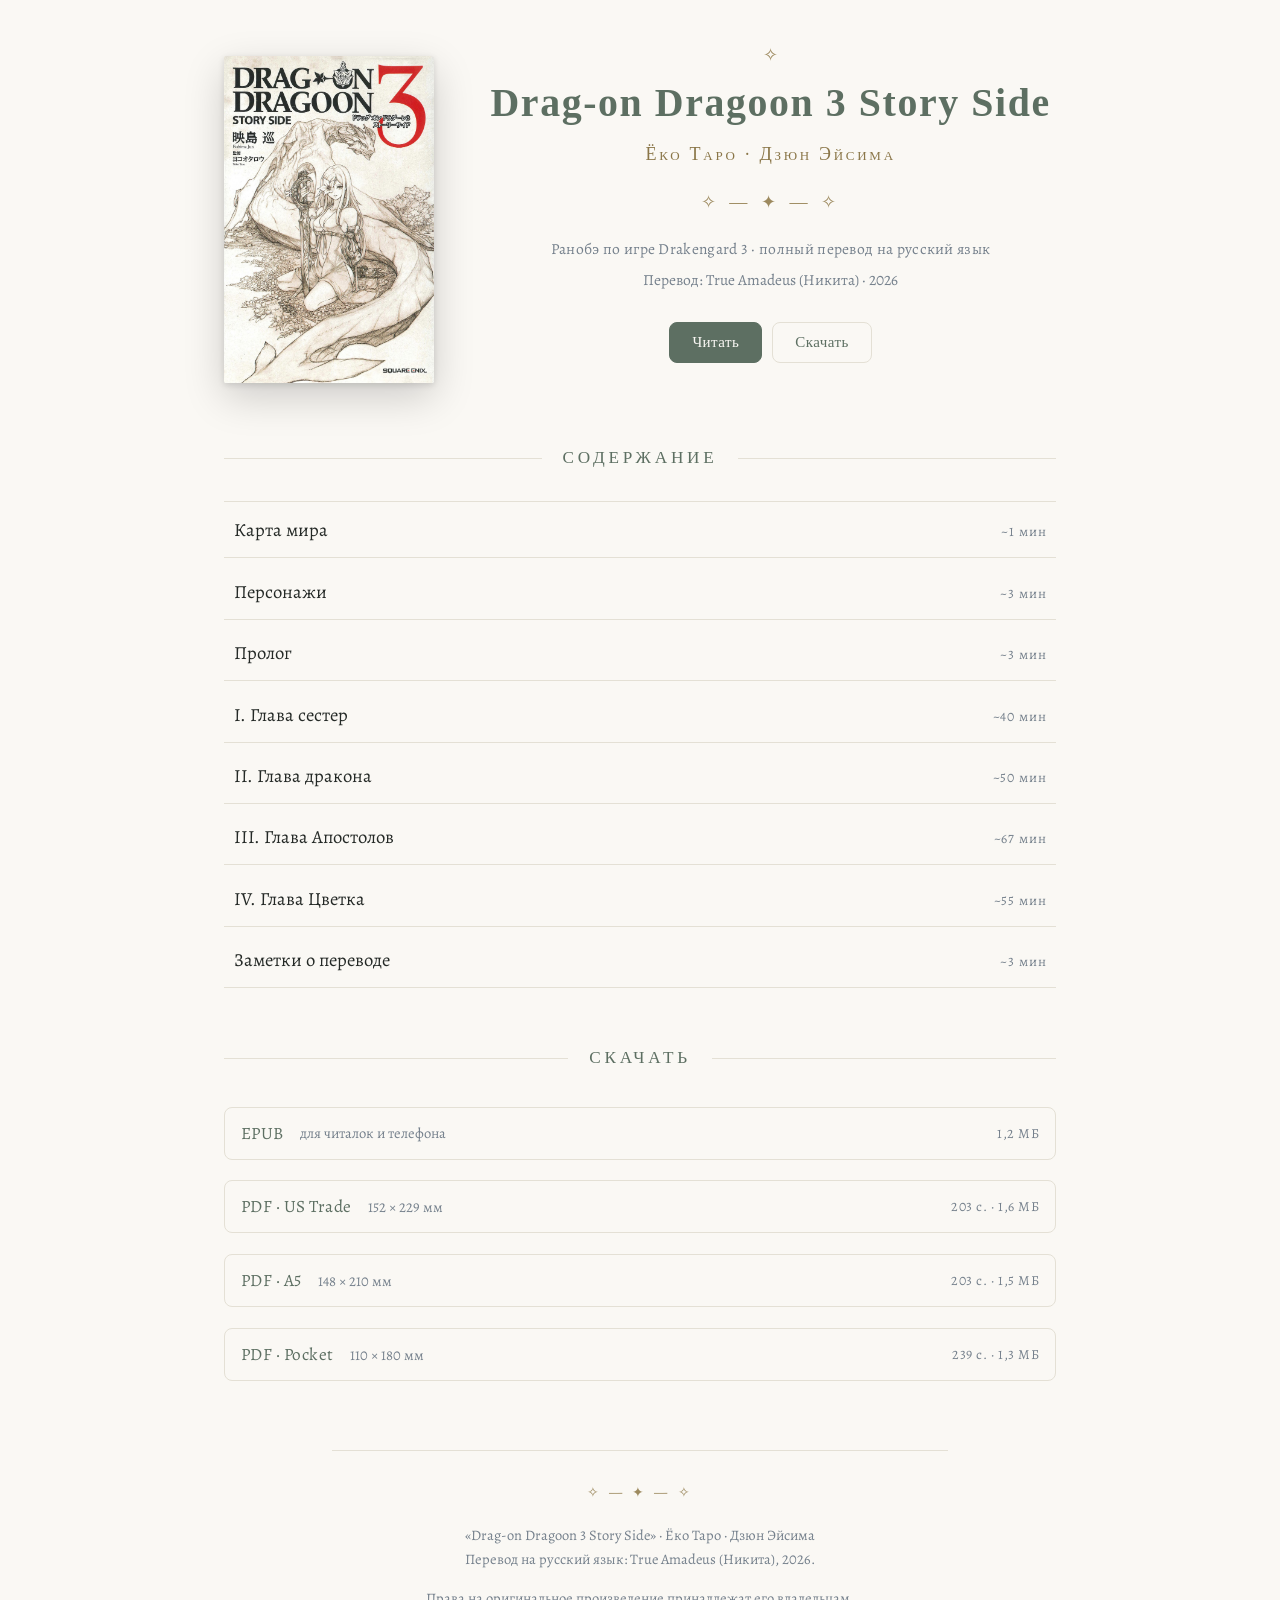
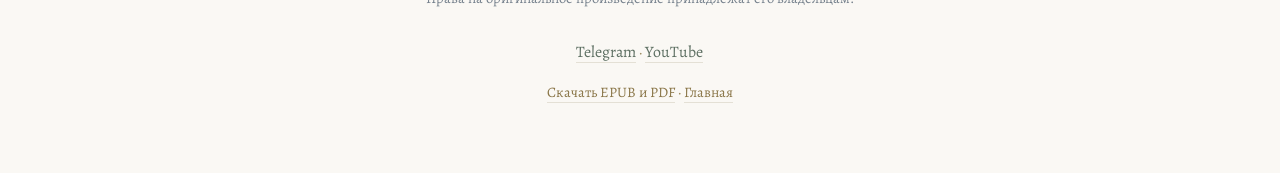
==== commit 33da5395: "Заметки добавлены" ====
--- a/index.html
+++ b/index.html
@@ -26,7 +26,7 @@
 <link rel="preload" as="font" type="font/woff2" crossorigin
       href="assets/fonts/alegreya-cyrillic-normal.woff2">
 <link rel="stylesheet" href="assets/book.898f5f8b.css">
-<link rel="stylesheet" href="assets/site.581f4b10.css">
+<link rel="stylesheet" href="assets/site.9630bb89.css">
 <script>(function(){try{var d=document.documentElement,s=localStorage,g=function(k){return s.getItem('ta:'+k)},v;
 if((v=g('theme')))d.setAttribute('data-theme',v);
 if((v=g('font')))d.setAttribute('data-font',v);
@@ -36,7 +36,7 @@
    принадлежит тексту книги; на главной и на 404 читать нечего, а раздутая
    обложка с гигантскими кнопками — побочный эффект, а не настройка. */
 if(d.getAttribute('data-page')!=='bare'&&(v=g('size')))d.style.setProperty('--fs',v/100);}catch(e){}})();</script>
-<script type="application/ld+json">{"@context":"https://schema.org","@type":"Book","name":"Drag-on Dragoon 3 Story Side","alternateName":["Drakengard 3 Story Side","Драг-он Драгун 3","Дракенгард 3 Стори Сайд"],"url":"https://trueamadeus.github.io/","inLanguage":"ru","description":"Полный перевод ранобэ «Drag-on Dragoon 3 Story Side» (Drakengard 3) Ёко Таро и Дзюн Эйсимы на русском языке. Читать онлайн бесплатно или скачать в PDF и EPUB.","author":[{"@type":"Person","name":"Ёко Таро"},{"@type":"Person","name":"Дзюн Эйсима"}],"translator":{"@type":"Person","name":"True Amadeus","url":"https://trueamadeus.github.io/","sameAs":["https://t.me/TrueAmadeus","https://www.youtube.com/@TrueAmadeus"]},"bookFormat":"https://schema.org/EBook","isAccessibleForFree":true,"genre":["Тёмное фэнтези","Ранобэ","По мотивам игр"],"numberOfPages":203,"image":"https://trueamadeus.github.io/assets/cover.jpg","datePublished":"2026-08-26","dateModified":"2026-08-27","hasPart":[{"@type":"Chapter","name":"Карта мира","position":1,"url":"https://trueamadeus.github.io/karta-mira/"},{"@type":"Chapter","name":"Персонажи","position":2,"url":"https://trueamadeus.github.io/personazhi/"},{"@type":"Chapter","name":"Пролог","position":3,"url":"https://trueamadeus.github.io/prolog/"},{"@type":"Chapter","name":"I. Глава сестер","position":4,"url":"https://trueamadeus.github.io/glava-sester/"},{"@type":"Chapter","name":"II. Глава дракона","position":5,"url":"https://trueamadeus.github.io/glava-drakona/"},{"@type":"Chapter","name":"III. Глава Апостолов","position":6,"url":"https://trueamadeus.github.io/glava-apostolov/"},{"@type":"Chapter","name":"IV. Глава Цветка","position":7,"url":"https://trueamadeus.github.io/glava-tsvetka/"}]}</script>
+<script type="application/ld+json">{"@context":"https://schema.org","@type":"Book","name":"Drag-on Dragoon 3 Story Side","alternateName":["Drakengard 3 Story Side","Драг-он Драгун 3","Дракенгард 3 Стори Сайд"],"url":"https://trueamadeus.github.io/","inLanguage":"ru","description":"Полный перевод ранобэ «Drag-on Dragoon 3 Story Side» (Drakengard 3) Ёко Таро и Дзюн Эйсимы на русском языке. Читать онлайн бесплатно или скачать в PDF и EPUB.","author":[{"@type":"Person","name":"Ёко Таро"},{"@type":"Person","name":"Дзюн Эйсима"}],"translator":{"@type":"Person","name":"True Amadeus","url":"https://trueamadeus.github.io/","sameAs":["https://t.me/TrueAmadeus","https://www.youtube.com/@TrueAmadeus"]},"bookFormat":"https://schema.org/EBook","isAccessibleForFree":true,"genre":["Тёмное фэнтези","Ранобэ","По мотивам игр"],"numberOfPages":203,"image":"https://trueamadeus.github.io/assets/cover.jpg","datePublished":"2026-08-26","dateModified":"2026-08-27","hasPart":[{"@type":"Chapter","name":"Карта мира","position":1,"url":"https://trueamadeus.github.io/karta-mira/"},{"@type":"Chapter","name":"Персонажи","position":2,"url":"https://trueamadeus.github.io/personazhi/"},{"@type":"Chapter","name":"Пролог","position":3,"url":"https://trueamadeus.github.io/prolog/"},{"@type":"Chapter","name":"I. Глава сестер","position":4,"url":"https://trueamadeus.github.io/glava-sester/"},{"@type":"Chapter","name":"II. Глава дракона","position":5,"url":"https://trueamadeus.github.io/glava-drakona/"},{"@type":"Chapter","name":"III. Глава Апостолов","position":6,"url":"https://trueamadeus.github.io/glava-apostolov/"},{"@type":"Chapter","name":"IV. Глава Цветка","position":7,"url":"https://trueamadeus.github.io/glava-tsvetka/"},{"@type":"Chapter","name":"Заметки о переводе","position":8,"url":"https://trueamadeus.github.io/zametki-o-perevode/"}]}</script>
 <script type="application/ld+json">{"@context":"https://schema.org","@type":"WebSite","name":"trueamadeus","url":"https://trueamadeus.github.io/","inLanguage":"ru","author":{"@type":"Person","name":"True Amadeus","url":"https://trueamadeus.github.io/","sameAs":["https://t.me/TrueAmadeus","https://www.youtube.com/@TrueAmadeus"]},"about":{"@type":"Book","name":"Drag-on Dragoon 3 Story Side"}}</script>
 </head>
 <body data-slug="" data-title="Drag-on Dragoon 3 Story Side" class="bare">
@@ -71,6 +71,7 @@
 <li><a href="glava-drakona/"><span class="name">II. Глава дракона</span><span class="meta">~50 мин</span></a></li>
 <li><a href="glava-apostolov/"><span class="name">III. Глава Апостолов</span><span class="meta">~67 мин</span></a></li>
 <li><a href="glava-tsvetka/"><span class="name">IV. Глава Цветка</span><span class="meta">~55 мин</span></a></li>
+<li><a href="zametki-o-perevode/"><span class="name">Заметки о переводе</span><span class="meta">~3 мин</span></a></li>
   </ol>
 </section>
 
@@ -93,7 +94,7 @@
 <p class="channels"><a href="https://t.me/TrueAmadeus" rel="me noopener" target="_blank">Telegram</a> <span class="dot" aria-hidden="true">·</span> <a href="https://www.youtube.com/@TrueAmadeus" rel="me noopener" target="_blank">YouTube</a></p>
 <p><a href="#skachat">Скачать EPUB и PDF</a> <span class="dot" aria-hidden="true">·</span> <a href="./">Главная</a></p>
 </footer>
-<script src="assets/reader.ac51b22e.js" defer></script>
+<script src="assets/reader.172973f0.js" defer></script>
 <script>
 (function(){try{
   if(navigator.doNotTrack==='1'||window.doNotTrack==='1')return;
--- a/assets/site.9630bb89.css
+++ b/assets/site.9630bb89.css
@@ -0,0 +1,553 @@
+/* ══════════════════════════════════════════════════════════════════════
+   ОБОЛОЧКА САЙТА «trueamadeus»
+
+   Тема книги (book.css) подключена ПЕРЕД этим файлом и отвечает за вёрстку
+   текста: заголовки, реплики, эпиграфы, орнаменты, капитель. Здесь — только
+   то, чего у страницы книги быть не может: бумага, мера, переключатели,
+   шапка, подвал.
+
+   Ни одного придуманного цвета: палитра «Хвоя · Дым · Латунь» взята из
+   tokens.json темы. Добавлены лишь бумага и чернила — их EPUB намеренно не
+   задаёт, потому что там это территория ридера. В вебе ридер — эта страница.
+   ══════════════════════════════════════════════════════════════════════ */
+
+/* ------------------------------------------------------------ ПАЛИТРА - */
+/* Светлая — база. Тёмная объявляется ДВАЖДЫ теми же значениями: под
+   системную настройку (с оговоркой «если читатель не выбрал светлую
+   вручную») и под ручной выбор. Та же конструкция, что в теме книги. */
+:root {
+  --paper:      #faf8f4;   /* бумага: тёплый небелый, чтобы не бил в глаза */
+  --paper-bar:  250 248 244;
+  --ink:        #242926;   /* чернила ТЕМНЕЕ «приглушённого графита» темы
+                              (#364239) — иначе жирное начертание вышло бы
+                              светлее обычного текста */
+  --ink-soft:   #5f6a62;
+  --pine:       #5d6f62;
+  --smoke:      #75808c;
+  --brass:      #8a7648;
+  --orn:        #9d8a5f;
+  --rule:       #e4e0d5;
+  --tint:       rgba(93,111,98,.07);
+  --cover:      none;      /* обложка на светлом — как есть */
+}
+:root[data-theme="sepia"] {
+  --paper: #f4ecdc; --paper-bar: 244 236 220;
+  --ink: #322b21; --ink-soft: #6a5f4d;
+  --rule: #e0d4bb; --tint: rgba(138,118,72,.09);
+}
+@media (prefers-color-scheme: dark) {
+  :root:not([data-theme="light"]):not([data-theme="sepia"]) {
+    --paper: #15181a; --paper-bar: 21 24 26;
+    --ink: #c2c9c3; --ink-soft: #939c96;
+    --pine: #8e9a91; --smoke: #9ea6af; --brass: #ada081; --orn: #b7a87f;
+    --rule: #2b3033; --tint: rgba(142,154,145,.10);
+    --cover: brightness(.88);
+  }
+}
+:root[data-theme="dark"] {
+  --paper: #15181a; --paper-bar: 21 24 26;
+  --ink: #c2c9c3; --ink-soft: #939c96;
+  --pine: #8e9a91; --smoke: #9ea6af; --brass: #ada081; --orn: #b7a87f;
+  --rule: #2b3033; --tint: rgba(142,154,145,.10);
+  --cover: brightness(.88);
+}
+
+/* ---------------------------------------------------------- ГАРНИТУРЫ - */
+/* Тело — выбор читателя, ровно как в книге. Разница в том, что в вебе выбор
+   надо ДАТЬ: у браузера, в отличие от ридера, своего меню шрифтов нет. */
+/* Georgia ВПЕРЕДИ стека, а не Palatino: кнопка в настройках так и подписана.
+   Прежняя подпись «Системный» — взгляд со стороны сборки: это МЫ знаем, что
+   шрифт берётся у системы. Читатель видит просто список гарнитур, первая из
+   которых выбрана за него, и слово «системный» ему ничего не сообщает.
+   Поэтому все три названы тем, что они есть. Georgia стоит и на Windows, и
+   на macOS — подпись честна для подавляющего большинства; Palatino запасной. */
+/* Японские гарнитуры в ХВОСТЕ каждого стека. В книге иероглифов нет ни
+   одного, но в «Заметках о переводе» цитируется оригинал, а ни Alegreya,
+   ни Georgia их не содержат — без запасных браузер взял бы что попало, с
+   чужой высотой строки прямо посреди русской фразы. Включаются они ТОЛЬКО
+   на иероглифах: кириллицу и латиницу по-прежнему ведёт основная. */
+:root                    { --font-body: "Alegreya", Georgia, "Palatino Linotype", "Yu Mincho", "Hiragino Mincho ProN", "Noto Serif JP", serif; }
+:root[data-font="serif"] { --font-body: Georgia, "Palatino Linotype", "New York", "Yu Mincho", "Hiragino Mincho ProN", "Noto Serif JP", serif; }
+:root[data-font="sans"]  { --font-body: -apple-system, "Segoe UI", Roboto, "Helvetica Neue", Arial, "Yu Gothic", "Hiragino Sans", "Noto Sans JP", sans-serif; }
+
+/* КОМПЕНСАЦИЯ РОСТА СТРОЧНЫХ. У гарамонов он мал, и при одном кегле такой
+   текст выглядит мельче системного сериффа. Множитель ведёт корневой размер
+   и живёт ТОЛЬКО под своей гарнитурой: выбрал читатель системный или
+   гротеск — множитель гасится до единицы, иначе они раздулись бы. */
+:root { --font-scale: 1.065; }
+:root[data-font="serif"], :root[data-font="sans"] { --font-scale: 1; }
+
+/* Кегль ведёт КОРНЕВОЙ размер, а не .book: вся тема книги размечена в rem
+   (поля, отбивки, кегли заголовков), поэтому масштабировать надо систему
+   целиком — иначе текст растёт, а воздух вокруг него нет. Оболочка
+   размечена в px и под масштаб не попадает; это и требуется.
+
+   Считается от 100%, а не от 17px: 100% — это размер шрифта, выставленный
+   ЧИТАТЕЛЕМ в браузере. Кто поднял его из-за зрения, поднимет и книгу.
+
+   ТРИ множителя, и у каждого своя роль — смешивать их нельзя:
+     1.0625        — базовая надбавка сайта, константа;
+     --fs          — ползунок читателя, ЧИСТЫЙ множитель от единицы
+                     (100% = 1). Базу в него подмешивать нельзя: пока
+                     запасное значение было 1.0625, а JS с первого нажатия
+                     ставил 1.05, кнопка «крупнее» УМЕНЬШАЛА текст;
+     --font-scale  — поправка на гарнитуру (см. выше). */
+html {
+  font-size: calc(100% * 1.0625 * var(--fs, 1) * var(--font-scale, 1));
+  scroll-behavior: smooth;
+}
+@media (prefers-reduced-motion: reduce) { html { scroll-behavior: auto; } }
+
+/* ВЕС НА ТЁМНОМ ФОНЕ. Светлое на тёмном оптически худеет, и тонким штрихам
+   старого стиля это стоит читаемости. Промежуточный вес возвращает им
+   плотность, не делая текст полужирным. Оговорки те же, что у тёмной темы;
+   системные стеки идут ПОСЛЕ них и при равной специфичности побеждают —
+   у статических начертаний промежуточного веса нет, они бы огрубели. */
+:root { --body-weight: 400; }
+@media (prefers-color-scheme: dark) {
+  :root:not([data-theme="light"]):not([data-theme="sepia"]) { --body-weight: 420; }
+}
+:root[data-theme="dark"] { --body-weight: 420; }
+:root[data-font="serif"], :root[data-font="sans"] { --body-weight: 400; }
+
+body {
+  margin: 0;
+  background: var(--paper);
+  color: var(--ink);
+  font-family: var(--font-body);
+  -webkit-text-size-adjust: 100%;
+  text-rendering: optimizeLegibility;
+}
+.book { font-weight: var(--body-weight, 400); }
+
+/* ------------------------------------------------------------- ПОЛОСА - */
+#progress {
+  position: fixed; inset: 0 auto auto 0; height: 2px; width: 0;
+  background: var(--orn); z-index: 60; transition: width .1s linear;
+}
+
+/* -------------------------------------------------------------- ШАПКА - */
+/* ВСЕГДА НА МЕСТЕ. Прежде пряталась при движении вниз — ради чистого поля
+   чтения. Оказалось, что плата выше выгоды: до настроек и содержания
+   приходилось добираться лишним жестом вверх, а на телефоне этот жест
+   вызывает адресную строку браузера, которая меняет высоту окна и налезает
+   на всплывающую панель. Навигация ломалась ровно там, где понадобилась.
+   46 пикселей постоянного присутствия — честная цена за предсказуемость. */
+#bar {
+  position: fixed; inset: 0 0 auto 0; z-index: 50;
+  display: flex; align-items: center; gap: 12px;
+  padding: 0 16px; height: 46px;
+  background: rgb(var(--paper-bar) / .93);
+  -webkit-backdrop-filter: saturate(180%) blur(12px);
+  backdrop-filter: saturate(180%) blur(12px);
+  border-bottom: 1px solid transparent;
+  transition: border-color .28s ease;
+  font-family: "Palatino Linotype", "New York", Georgia, serif;
+  hyphens: none;
+}
+#bar.scrolled { border-bottom-color: var(--rule); }
+
+#bar .home {
+  color: var(--pine); text-decoration: none; font-size: 14px;
+  letter-spacing: .04em; white-space: nowrap;
+  overflow: hidden; text-overflow: ellipsis;
+}
+#bar .home .orn { color: var(--orn); margin-right: .5em; }
+#bar .spring { flex: 1 1 auto; }
+
+.tool {
+  appearance: none; -webkit-appearance: none;
+  background: none; border: 1px solid transparent; border-radius: 6px;
+  color: var(--ink-soft); cursor: pointer;
+  font: 15px/1 "Palatino Linotype", "New York", Georgia, serif;
+  padding: 7px 10px; min-width: 34px;
+}
+.tool:hover { background: var(--tint); color: var(--pine); }
+.tool[aria-expanded="true"] { background: var(--tint); color: var(--pine); }
+.tool:focus-visible, a:focus-visible { outline: 2px solid var(--orn); outline-offset: 2px; }
+
+/* ---------------------------------------------------------- НАСТРОЙКИ - */
+#prefs {
+  position: fixed; top: 52px; right: 12px; z-index: 55;
+  width: 268px; padding: 14px 16px 16px;
+  background: var(--paper); border: 1px solid var(--rule); border-radius: 10px;
+  box-shadow: 0 10px 34px rgb(0 0 0 / .13);
+  font-family: "Palatino Linotype", "New York", Georgia, serif;
+  hyphens: none;
+}
+#prefs[hidden], #toc[hidden] { display: none; }
+#prefs .row { margin-bottom: 13px; }
+#prefs .row:last-child { margin-bottom: 0; }
+#prefs .lab {
+  display: block; margin-bottom: 6px;
+  font-size: 11px; letter-spacing: .14em; text-transform: uppercase;
+  color: var(--smoke);
+}
+/* Кнопки переносятся и меряются по содержимому, а не делят строку поровну:
+   подписи разной длины («Без засечек» против «Тьма») при жёстких третях
+   распирали панель — nowrap-текст ниже своей минимальной ширины не сжимается. */
+#prefs .chips { display: flex; flex-wrap: wrap; gap: 6px; }
+#prefs .chip {
+  flex: 1 1 auto; padding: 7px 9px; cursor: pointer;
+  background: none; border: 1px solid var(--rule); border-radius: 6px;
+  color: var(--ink-soft); font: 13px/1.2 inherit; white-space: nowrap;
+}
+/* КНОПКА ШРИФТА — ОБРАЗЕЦ. Каждая набрана той гарнитурой, которую включает,
+   поэтому выбирают глазами, а не по названию: имя «Alegreya» читателю само
+   по себе говорит не больше, чем говорило «Системный». Так подписывают
+   шрифты в книжных читалках. */
+#prefs .chip[data-pref="font"][data-val=""]      { font-family: "Alegreya", Georgia, serif; }
+#prefs .chip[data-pref="font"][data-val="serif"] { font-family: Georgia, "Palatino Linotype", serif; }
+#prefs .chip[data-pref="font"][data-val="sans"]  { font-family: -apple-system, "Segoe UI", Roboto, Arial, sans-serif; }
+
+#prefs .chip:hover { border-color: var(--orn); color: var(--pine); }
+#prefs .chip[aria-pressed="true"] {
+  border-color: var(--pine); color: var(--pine); background: var(--tint);
+}
+/* A− и A+ стоят РЯДОМ, а не по краям панели. Разнесённые на всю ширину,
+   они заставляли гонять курсор через панель на каждый шаг кегля, хотя
+   подбирают размер именно несколькими нажатиями подряд. Показание съезжает
+   влево и распирает строку само. */
+#prefs .stepper { display: flex; align-items: center; gap: 6px; }
+#prefs .stepper output {
+  order: -1;                 /* показание вперёд, кнопки следом — парой */
+  flex: 1 1 auto; text-align: left; font-size: 13px; color: var(--ink-soft);
+}
+#prefs .stepper .chip { flex: 0 0 40px; font-size: 15px; text-align: center; }
+
+/* --------------------------------------------------------- СОДЕРЖАНИЕ - */
+/* Панель открывается СО СТОРОНЫ СВОЕЙ КНОПКИ. Раньше кнопка содержания
+   стояла справа, а список выезжал слева — взгляд шёл за нажатием и не
+   находил результата. Обе панели теперь у правого края; одновременно
+   открытой может быть только одна, так что они не спорят за место. */
+#toc {
+  position: fixed; top: 52px; right: 12px; z-index: 55;
+  width: min(300px, calc(100vw - 24px)); padding: 14px 6px 12px;
+  background: var(--paper); border: 1px solid var(--rule); border-radius: 10px;
+  box-shadow: 0 10px 34px rgb(0 0 0 / .13);
+  font-family: "Palatino Linotype", "New York", Georgia, serif;
+  /* dvh считает ВИДИМУЮ высоту окна: на телефоне vh игнорирует
+     адресную строку, и панель уезжала под неё низом. */
+  max-height: calc(100vh - 70px);
+  max-height: calc(100dvh - 70px);
+  overflow-y: auto; hyphens: none;
+}
+#toc ol { list-style: none; margin: 0; padding: 0; }
+#toc a {
+  display: block; padding: 8px 14px; border-radius: 6px;
+  color: var(--ink-soft); text-decoration: none; font-size: 15px;
+}
+#toc a:hover { background: var(--tint); color: var(--pine); }
+#toc a[aria-current="page"] { color: var(--pine); }
+#toc a[aria-current="page"]::before { content: "✧ "; color: var(--orn); }
+/* Обложка отделена чертой от списка глав: это не раздел книги, а выход
+   из неё. Звёздочку не ставим — она занята отметкой текущей главы. */
+#toc .home-link {
+  border-bottom: 1px solid var(--rule);
+  border-radius: 6px 6px 0 0;
+  margin-bottom: 5px;
+}
+#toc .sep { margin: 8px 14px; border: 0; border-top: 1px solid var(--rule); }
+#toc .dl { font-size: 13px; color: var(--brass); }
+
+/* -------------------------------------------------------------- ТЕКСТ - */
+/* Мера задана в rem, поэтому при смене кегля число знаков в строке
+   держится: растёт шрифт — растёт и колонка. */
+/* МЕРА ЗАВИСИТ ОТ ГАРНИТУРЫ. Число знаков в строке — вот что решает
+   читаемость, а не ширина колонки в пикселях. Гарамон уже системного
+   сериффа почти на пятую часть, и при общей мере в ту же колонку влезало
+   бы 76 знаков против 63 — строка длиннее нормы на ровном месте.
+   Поэтому база меры приезжает из BODY_FONT (измерено по hmtx шрифта), а
+   системные стеки получают свои 34 rem. Переключение шрифта меняет
+   рисунок, но не плотность строки.
+   «Уже» и «шире» — доли от базы, а не абсолютные значения: иначе они
+   ломали бы ту же настройку при другой гарнитуре. */
+:root { --measure-base: 31.3rem; --measure: var(--measure-base); }
+:root[data-font="serif"], :root[data-font="sans"] { --measure-base: 34rem; }
+:root[data-measure="narrow"] { --measure: calc(var(--measure-base) * .85); }
+:root[data-measure="wide"]   { --measure: calc(var(--measure-base) * 1.18); }
+
+.book {
+  max-width: var(--measure, 34rem);
+  margin: 0 auto; padding: 0 1.35rem 3rem;
+}
+
+main { padding-top: 46px; }
+/* Страница без шапки читалки (главная, 404): отбивать нечего. */
+body.bare main { padding-top: 0; }
+
+/* Экранный интерлиньяж — единственное намеренное расхождение с книгой.
+   Значение подставляет build.py (SCREEN_LINE_HEIGHT). */
+.book .ps2, .book .ps3 { line-height: 1.62; }
+
+/* Выключка по ширине — по желанию читателя. Тема книги молчит о выключке
+   намеренно, чтобы выбор остался за читающим; переключатель этот выбор и
+   предъявляет. Переносы в теме уже объявлены, реки не пойдут. */
+:root[data-just="1"] .book .ps2 { text-align: justify; }
+
+.book img { max-width: 100%; height: auto; }
+
+/* ═════════════════════════════════════════ ЗАМЕТКИ О ПЕРЕВОДЕ ════════ */
+/* Разбор правок — не проза, а разбор: у него есть повторяющаяся форма, и
+   форму видно. Но собственных приёмов здесь ровно два — оригинал и
+   подпись; всё прочее ведёт тема книги, номер правки идёт её же классом
+   heading-medium, тем самым, что нумерует сцены в главах. */
+
+/* Японский оригинал: строка, ради которой всё и затевалось. Латунью и по
+   центру — как эпиграф, потому что это цитата, а не часть рассуждения. */
+.book .jp {
+  margin: .1rem 0 1.5rem; text-indent: 0;
+  font-size: 1.2rem; line-height: 1.7;
+  text-align: center; color: var(--brass);
+  font-family: "Yu Mincho", "Hiragino Mincho ProN", "Noto Serif JP",
+               "MS Mincho", serif;
+}
+
+/* «Было» и «Стало» — висячей колонкой: глаз сравнивает две редакции по
+   одной вертикали, а не выискивает их в начале строк. */
+.book .n-was, .book .n-now { margin-bottom: .3rem; }
+.book .n-now { margin-bottom: 1.5rem; }
+.book .n-was .lab, .book .n-now .lab {
+  display: inline-block; width: 4.6em;
+  font-size: .7rem; letter-spacing: .14em; text-transform: uppercase;
+  color: var(--smoke);
+}
+.book .n-now .lab { color: var(--pine); }   /* принятая редакция */
+
+/* «Языковой нюанс» и «Что это меняет» — проза, подпись работает зачином
+   в строке, а не колонкой: висячая колонка в 14 знаков съела бы полосу. */
+.book .n-note { margin-bottom: .8rem; }
+.book .n-note .lab { color: var(--pine); }
+
+@media (max-width: 620px) {
+  /* На телефоне колонка в 4.6em отнимает треть строки — подпись уходит
+     на свою строку, сравнение читается сверху вниз. */
+  .book .n-was .lab, .book .n-now .lab { display: block; width: auto; }
+}
+
+/* Пустой якорь у номера раздела: даёт ссылку вида #razdel-3 и уводит
+   прокрутку из-под шапки. Своего места в строке не занимает. */
+.sec-anchor {
+  display: inline-block; width: 0; height: 0; overflow: hidden;
+  scroll-margin-top: 64px;
+}
+
+/* ---------------------------------------------------------- ПЕРЕХОДЫ - */
+/* Ссылки НЕ растягиваются на половину полосы каждая: подсветка при наведении
+   обязана совпадать с тем, по чему кликают. Раньше стояло flex:1 1 0 —
+   короткое «Персонажи» получало кликабельный прямоугольник во всю половину
+   ширины, и подсветка висела пустым полем вокруг двух слов.
+   Развеску по краям держит space-between, а не растянутые дети. */
+.pager {
+  max-width: var(--measure, 34rem);
+  margin: 0 auto; padding: 2.2rem 1.35rem 0;
+  border-top: 1px solid var(--rule);
+  display: flex; align-items: stretch;
+  justify-content: space-between; gap: 10px; hyphens: none;
+}
+.pager a {
+  flex: 0 1 auto; max-width: 48%;
+  padding: 12px 14px; border-radius: 8px;
+  color: var(--ink-soft); text-decoration: none; font-size: .84rem;
+  display: flex; flex-direction: column; gap: 4px;
+}
+.pager a:hover { background: var(--tint); color: var(--pine); }
+.pager .dir {
+  font-size: .68rem; letter-spacing: .14em; text-transform: uppercase;
+  color: var(--smoke);
+}
+.pager .prev { text-align: left; }
+.pager .next { text-align: right; }
+/* Одинокая ссылка (первая и последняя страницы) встаёт ПО ЦЕНТРУ: прижатая
+   к краю, с пустотой во всю вторую половину полосы, она читалась как сбой
+   вёрстки, а не как замысел. Пустышек-распорок в разметке больше нет. */
+.pager a:only-child { margin-inline: auto; max-width: 70%; text-align: center; }
+.pager a:only-child .dir { text-align: center; }
+
+/* ------------------------------------------------------------ ПОДВАЛ - */
+footer.site {
+  max-width: var(--measure, 34rem);
+  margin: 3.5rem auto 0; padding: 1.6rem 1.35rem 3rem;
+  border-top: 1px solid var(--rule);
+  color: var(--smoke); font-size: .8rem; line-height: 1.7;
+  text-align: center; hyphens: none;
+}
+footer.site a {
+  color: var(--brass); text-decoration: none;
+  border-bottom: 1px solid var(--rule);
+}
+footer.site a:hover { border-bottom-color: var(--orn); }
+footer.site .orn {
+  color: var(--orn); letter-spacing: .25em; display: block; margin-bottom: 1rem;
+}
+footer.site .dot { color: var(--orn); }
+/* Каналы: та же строка, что и остальное, на полтона громче ссылок подвала.
+   Отдельного блока не заводим — минимум значит минимум. */
+footer.site .channels { margin-top: 1.5rem; }
+footer.site .channels a { font-size: .88rem; color: var(--pine); }
+footer.site .channels a:hover { border-bottom-color: var(--pine); }
+
+/* ------------------------------------------------------- «ПРОДОЛЖИТЬ» - */
+#resume {
+  position: fixed; right: 16px; bottom: 16px; z-index: 45;
+  display: flex; align-items: center; gap: 10px;
+  padding: 10px 14px; border-radius: 999px;
+  background: var(--paper); border: 1px solid var(--rule);
+  box-shadow: 0 8px 26px rgb(0 0 0 / .15);
+  font: 13px/1 "Palatino Linotype", "New York", Georgia, serif;
+  color: var(--ink-soft); cursor: pointer; hyphens: none;
+  animation: rise .3s ease both;
+}
+#resume:hover { color: var(--pine); border-color: var(--orn); }
+#resume .x { color: var(--smoke); padding: 0 2px; }
+@keyframes rise { from { opacity: 0; transform: translateY(10px); } }
+@media (prefers-reduced-motion: reduce) { #resume { animation: none; } }
+
+/* ═══════════════════════════════════════════════════════════ ГЛАВНАЯ ══ */
+.hero {
+  max-width: 46rem; margin: 0 auto; padding: 2.5rem 1.35rem 0;
+  display: grid; grid-template-columns: minmax(0, 210px) minmax(0, 1fr);
+  gap: clamp(1.5rem, 4vw, 3rem); align-items: center;
+}
+.hero .cover { margin: 0; }
+.hero .cover img {
+  width: 100%; height: auto; display: block; border-radius: 2px;
+  box-shadow: 0 2px 6px rgb(0 0 0 / .12), 0 14px 40px rgb(0 0 0 / .18);
+  /* На тёмной странице белый скан обложки светится и бьёт по глазам —
+     это единственное место, где взгляд спотыкается. Приглушение на 12%
+     снимает удар, не искажая рисунок; на светлой теме фильтр выключен.
+     Сам фон не трогается: он выбран автором. */
+  filter: var(--cover, none);
+}
+
+/* Титул набран КЛАССАМИ ТЕМЫ (.book-title, .book-author, .imprint) —
+   орнаменты приезжают из книги сами, я их не рисую.
+
+   ОСЬ. Блок центрирован НАМЕРЕННО, хотя рядом лежит обложка. Орнаменты
+   темы (✧ над титулом, ✧ — ✦ — ✧ под авторами) — симметричные фигуры,
+   рассчитанные на ось: прижатые влево, они висят сбоку от текста и
+   читаются как мусор, а не как обрамление. Титульный лист книги
+   центрирован — здесь то же самое, просто рядом с обложкой.
+
+   ЧТО ГАСИТСЯ. Только h1::after: в теме это «— ✦ — » для заголовков ГЛАВ,
+   и на титуле он лез вторым орнаментом под первым. Родной ✧ — ✦ — ✧
+   титульного листа (.book-author::after) при этом работает. */
+.hero .titleblock { text-align: center; }
+.hero .titleblock .book-title {
+  padding-top: 0; margin: 0; text-align: center;
+  font-size: clamp(1.65rem, 5vw, 2.2rem); letter-spacing: .04em;
+  text-wrap: balance;          /* «Drag-on Dragoon 3 / Story Side», а не
+                                  «Drag-on Dragoon / 3 Story Side» */
+}
+.hero .titleblock .book-title::before { margin-bottom: .8rem; }
+.hero .titleblock .book-title::after { content: none; }   /* см. выше */
+.hero .titleblock .book-author { margin-top: 1rem; font-size: 1rem; }
+.hero .titleblock .book-author::after { margin-top: 1.4rem; }
+.hero .titleblock .alias {
+  margin: 1.4rem 0 0; color: var(--smoke);
+  font-size: .85rem; letter-spacing: .02em; text-wrap: balance;
+}
+.hero .titleblock .imprint { margin: .5rem 0 0; }
+
+.actions {
+  display: flex; flex-wrap: wrap; gap: 10px;
+  margin-top: 1.7rem; justify-content: center;
+}
+.btn {
+  display: inline-flex; align-items: center; gap: .5em;
+  padding: 12px 22px; border-radius: 8px; text-decoration: none;
+  font: 15px/1 "Palatino Linotype", "New York", Georgia, serif;
+  letter-spacing: .03em; border: 1px solid var(--pine); hyphens: none;
+}
+.btn.primary { background: var(--pine); color: var(--paper); }
+.btn.primary:hover { filter: brightness(1.12); }
+.btn.ghost { color: var(--pine); border-color: var(--rule); }
+.btn.ghost:hover { border-color: var(--pine); background: var(--tint); }
+
+.section { max-width: 46rem; margin: 0 auto; padding: 3rem 1.35rem 0; }
+
+/* ДЕЛЕНИЕ СТРАНИЦЫ — КАК В КНИГЕ, А НЕ КАК В ФОРМЕ.
+   Было два элемента подряд: орнамент-разделитель ✧ во всю ширину и под ним
+   мелкая серая подпись «СОДЕРЖАНИЕ» вразрядку — типичный ярлык веб-формы.
+   Стало одно: слово, разведённое в стороны волосяными линиями. Это
+   книжный приём деления полосы, он же убирает лишний элемент.
+   Дисплейная гарнитура — та же, что у заголовков книги. */
+.section > h2 {
+  display: flex; align-items: center; gap: 1.15rem;
+  margin: 0 0 1.8rem; padding: 0;
+  font-family: "Palatino Linotype", "New York", Georgia, serif;
+  font-size: .95rem; font-weight: normal;
+  letter-spacing: .22em; text-transform: uppercase;
+  color: var(--pine); hyphens: none; white-space: nowrap;
+}
+.section > h2::before, .section > h2::after {
+  content: ""; flex: 1 1 0; border-top: 1px solid var(--rule);
+}
+
+/* Содержание: список, а не сетка карточек. Строка = раздел. */
+.contents { list-style: none; margin: 0; padding: 0; }
+.contents li { border-bottom: 1px solid var(--rule); }
+.contents li:first-child { border-top: 1px solid var(--rule); }
+.contents a {
+  display: flex; align-items: baseline; gap: .8rem;
+  padding: 15px 10px; text-decoration: none; color: var(--ink);
+}
+.contents a:hover { background: var(--tint); }
+.contents a:hover .name { color: var(--pine); }
+.contents .name { flex: 1 1 auto; font-size: 1.02rem; }
+.contents .meta {
+  color: var(--smoke); font-size: .76rem; letter-spacing: .06em; white-space: nowrap;
+}
+
+/* Скачивание */
+.files { list-style: none; margin: 0; padding: 0; display: grid; gap: 10px; }
+.files a {
+  display: flex; align-items: center; gap: .9rem;
+  padding: 14px 16px; border: 1px solid var(--rule); border-radius: 8px;
+  text-decoration: none; color: var(--ink);
+}
+.files a:hover { border-color: var(--pine); background: var(--tint); }
+.files .fmt {
+  flex: 0 0 auto; font-size: .95rem; color: var(--pine); letter-spacing: .03em;
+}
+.files .about { flex: 1 1 auto; color: var(--smoke); font-size: .8rem; }
+.files .size {
+  flex: 0 0 auto; color: var(--smoke); font-size: .76rem; letter-spacing: .04em;
+}
+
+
+/* --------------------------------------------------------- СЛУЖЕБНОЕ - */
+.skip {
+  position: absolute; left: -9999px; top: 0; z-index: 70;
+  background: var(--pine); color: var(--paper);
+  padding: 10px 16px; border-radius: 0 0 6px 0; text-decoration: none;
+}
+.skip:focus { left: 0; }
+
+@media print {
+  #bar, #prefs, #toc, #progress, #resume, .pager { display: none !important; }
+  main { padding-top: 0; }
+  .book { max-width: none; }
+}
+
+/* ---------------------------------------------------------- ТЕЛЕФОН -- */
+@media (max-width: 620px) {
+  .hero {
+    grid-template-columns: 1fr; text-align: center;
+    padding-top: 1.8rem; gap: 1.6rem;
+  }
+  .hero .cover { max-width: 172px; margin: 0 auto; }
+  /* центрирование титула здесь не повторяется: оно теперь в базе */
+  .btn { flex: 1 1 auto; justify-content: center; }
+
+  /* ШИРИНА НА УЗКОМ ЭКРАНЕ — ЭТО ПОЛЯ, А НЕ МЕРА.
+     Настройка меняет max-width колонки: 24, 28 и 34 rem. Телефон
+     вертикально — 375 px, и любое из этих значений шире экрана, поэтому
+     ограничение не срабатывает вовсе: ширину диктует экран. Читатель жал
+     кнопки и не видел ничего. Стоило повернуть телефон — и оживало.
+     Здесь та же настройка управляет полями: смысл для читателя тот же
+     («уже — шире»), а результат наконец виден. */
+  :root[data-measure="narrow"] .book { padding-left: 2.4rem; padding-right: 2.4rem; }
+  :root[data-measure="wide"]   .book { padding-left: 0.75rem; padding-right: 0.75rem; }
+  #prefs { right: 8px; left: 8px; width: auto; }
+}
